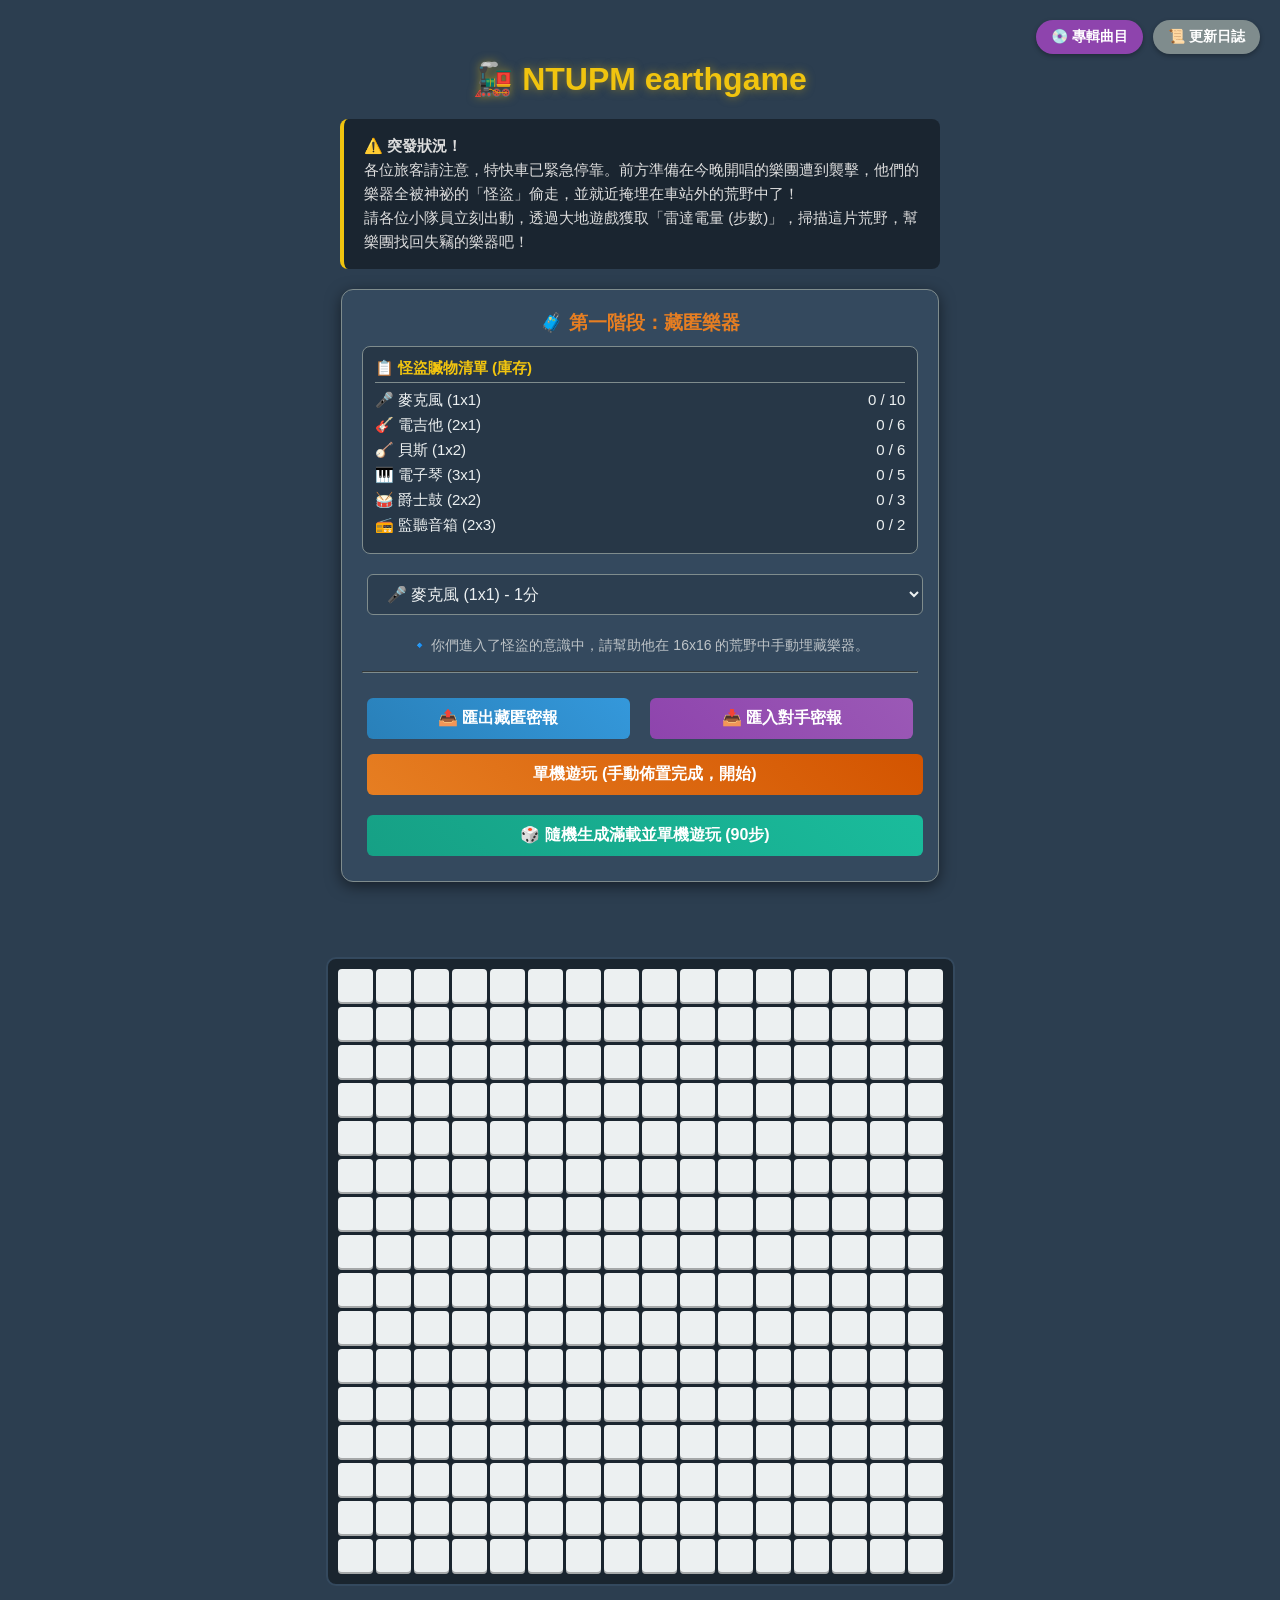
==== index.html @ aea0e5e8 "v1.2.0" ====
<!DOCTYPE html>
<html lang="zh-TW">
<head>
    <meta charset="UTF-8">
    <meta name="viewport" content="width=device-width, initial-scale=1.0">
    <title>NTUPM earthgame</title>
    <style>
        :root {
            --bg-color: #2c3e50; 
            --panel-bg: #34495e;
            --primary-color: #f1c40f; 
            --secondary-color: #e67e22;
            --accent-color: #e74c3c;
            --cell-bg: #ecf0f1;
            --cell-hover: #bdc3c7;
            --text-color: #ecf0f1;
            --instrument-color: #f39c12;
        }

        body {
            font-family: 'PingFang TC', 'Heiti TC', 'Microsoft JhengHei', sans-serif;
            text-align: center;
            background-color: var(--bg-color);
            color: var(--text-color);
            margin: 0;
            padding: 20px;
            position: relative; 
        }

        .top-right-nav {
            position: absolute;
            top: 20px;
            right: 20px;
            display: flex;
            gap: 10px;
        }
        .nav-btn {
            background: #7f8c8d;
            color: white;
            border: none;
            padding: 8px 15px;
            border-radius: 20px;
            font-size: 14px;
            cursor: pointer;
            box-shadow: 0 2px 5px rgba(0,0,0,0.3);
            margin: 0;
            font-weight: bold;
        }
        .nav-btn:hover { background: #95a5a6; }
        #egg-log-btn { background: #8e44ad; }
        #egg-log-btn:hover { background: #9b59b6; }

        .modal-overlay {
            display: none; 
            position: fixed; 
            z-index: 1000; 
            left: 0; top: 0; width: 100%; height: 100%; 
            background-color: rgba(0,0,0,0.7); 
        }
        .modal-content {
            background-color: var(--panel-bg);
            margin: 10% auto; 
            padding: 20px; /* 稍微縮小內距以適應手機 */
            border: 2px solid var(--primary-color);
            border-radius: 12px;
            width: 90%; /* 寬度改為 90% 更適合手機 */
            max-width: 500px;
            box-sizing: border-box; /* 關鍵修復：確保 padding 不會撐破寬度 */
            color: var(--text-color);
            text-align: left;
            position: relative;
            box-shadow: 0 5px 15px rgba(0,0,0,0.5);
            max-height: 80vh;
            overflow-y: auto;
        }
        .close-btn {
            color: #ccc;
            float: right;
            font-size: 28px;
            font-weight: bold;
            cursor: pointer;
            margin-top: -5px;
        }
        .close-btn:hover { color: #fff; }

        h1 { margin-top: 40px; color: var(--primary-color); text-shadow: 0 0 10px rgba(241, 196, 15, 0.5); }
        h3 { color: var(--secondary-color); margin-top: 0; margin-bottom: 10px; }

        #story-box {
            max-width: 600px;
            margin: 0 auto 20px auto;
            background: rgba(0, 0, 0, 0.4);
            padding: 15px 20px;
            border-radius: 8px;
            border-left: 4px solid var(--primary-color);
            text-align: left;
            font-size: 15px;
            line-height: 1.6;
            color: #ddd;
            box-sizing: border-box;
        }

        #controls {
            margin: 0 auto 20px auto;
            padding: 20px;
            background: var(--panel-bg);
            border-radius: 12px;
            box-shadow: 0 4px 15px rgba(0,0,0,0.5);
            display: inline-block;
            border: 1px solid #7f8c8d;
            min-width: 320px;
            box-sizing: border-box;
        }

        .info-list {
            text-align: left;
            margin: 10px auto 15px auto;
            background: rgba(0, 0, 0, 0.25);
            padding: 12px;
            border-radius: 8px;
            font-size: 15px;
            border: 1px solid #7f8c8d;
        }
        .inventory-header {
            font-weight: bold;
            margin-bottom: 8px;
            color: var(--primary-color);
            border-bottom: 1px solid #7f8c8d;
            padding-bottom: 4px;
        }
        .inventory-item {
            display: flex;
            justify-content: space-between;
            margin-bottom: 6px;
            color: var(--text-color);
        }
        .limit-reached { color: #e74c3c; font-weight: bold; }

        select, button {
            padding: 10px 15px;
            font-size: 16px;
            margin: 5px;
            border-radius: 6px;
            border: 1px solid #7f8c8d;
            background-color: #2c3e50;
            color: var(--text-color);
            outline: none;
            width: 100%;
            box-sizing: border-box;
        }

        select:focus { border-color: var(--primary-color); }

        button {
            background: linear-gradient(45deg, var(--secondary-color), #d35400);
            color: #fff;
            cursor: pointer;
            border: none;
            font-weight: bold;
            transition: transform 0.1s, box-shadow 0.2s;
            margin-top: 10px;
        }

        button:hover { box-shadow: 0 0 10px var(--secondary-color); transform: translateY(-2px); }
        button:active { transform: translateY(1px); }

        .btn-export { background: linear-gradient(45deg, #2980b9, #3498db); }
        .btn-export:hover { box-shadow: 0 0 10px #3498db; }
        .btn-import { background: linear-gradient(45deg, #8e44ad, #9b59b6); }
        .btn-import:hover { box-shadow: 0 0 10px #9b59b6; }
        .btn-random { background: linear-gradient(45deg, #16a085, #1abc9c); margin-top: 15px; }
        .btn-random:hover { box-shadow: 0 0 10px #1abc9c; }

        .gm-btn {
            width: auto;
            padding: 8px 12px;
            font-size: 14px;
            margin: 5px 2px;
            border-radius: 6px;
            color: white;
            border: none;
            font-weight: bold;
            text-shadow: 1px 1px 2px rgba(0,0,0,0.5);
        }
        .btn-win { background: #27ae60; }
        .btn-win:hover { background: #2ecc71; box-shadow: 0 0 8px #2ecc71;}
        .btn-lose { background: #d35400; }
        .btn-lose:hover { background: #e67e22; box-shadow: 0 0 8px #e67e22;}
        .btn-secret { background: #8e44ad; }
        .btn-secret:hover { background: #9b59b6; box-shadow: 0 0 8px #9b59b6;}
        .btn-undo { background: #c0392b; }
        .btn-undo:hover { background: #e74c3c; box-shadow: 0 0 8px #e74c3c;}
        .btn-settle { background: #7f8c8d; width: 95%; margin-top: 10px; }
        .btn-settle:hover { background: #95a5a6; box-shadow: 0 0 8px #95a5a6;}

        #mode-toggle-btn { background: #27ae60; border: 2px solid #fff; margin-bottom: 5px; }

        .stats {
            font-size: 18px;
            font-weight: bold;
            margin-bottom: 15px;
            display: flex;
            flex-direction: column;
            align-items: center;
            gap: 10px;
        }
        .stat-item {
            background: rgba(0,0,0,0.3);
            padding: 8px 20px;
            border-radius: 20px;
            width: 80%;
            box-sizing: border-box;
        }
        #score-display { color: #50fa7b; font-size: 22px; text-shadow: 0 0 5px #50fa7b; }
        #moves-display { color: var(--primary-color); font-size: 22px; }
        
        #board-container {
            position: relative;
            display: inline-block;
            padding: 10px;
            background: #1a252f;
            border-radius: 10px;
            border: 2px solid #34495e;
            max-width: 100%;
            overflow-x: auto;
        }

        #board {
            display: grid;
            grid-template-columns: repeat(16, 35px);
            grid-template-rows: repeat(16, 35px);
            grid-gap: 3px;
            justify-content: center;
            min-width: max-content; 
        }

        .cell {
            width: 35px;
            height: 35px;
            background-color: var(--cell-bg);
            border-radius: 4px;
            cursor: pointer;
            box-shadow: inset 0 -2px 0 rgba(0,0,0,0.3);
            transition: all 0.2s;
            display: flex;
            align-items: center;
            justify-content: center;
            font-weight: bold;
            font-size: 14px; 
            color: #2c3e50; 
            user-select: none; 
        }

        .cell:hover:not(.revealed):not(.setup-treasure):not(.preview-valid):not(.preview-invalid) {
            background-color: var(--cell-hover);
        }
        
        .cell.setup-treasure {
            background-color: var(--instrument-color);
            border: 1px solid #fff;
        }

        .cell.preview-valid { background-color: rgba(241, 196, 15, 0.6); border: 2px dashed #f39c12; box-sizing: border-box; }
        .cell.preview-invalid { background-color: rgba(231, 76, 60, 0.5); border: 2px dashed #c0392b; box-sizing: border-box; cursor: not-allowed; }

        .cell.revealed { cursor: not-allowed; box-shadow: none; }
        
        .cell.flagged { color: #e74c3c; font-size: 18px; text-shadow: none; }

        .cell.miss { background-color: #7f8c8d; } 
        .n1 { color: #3498db; }
        .n2 { color: #2ecc71; }
        .n3 { color: #e74c3c; }
        .n4 { color: #9b59b6; }
        .n5 { color: #f39c12; font-weight: 900; }
        .n6, .n7, .n8 { color: #e67e22; font-weight: 900; }

        .cell.hit { background-color: #f1c40f; color: #000; animation: hitPop 0.3s ease; }
        .cell.completed { background-color: #2ecc71; box-shadow: 0 0 10px #2ecc71; color: #000; }
        
        @keyframes hitPop {
            0% { transform: scale(1); }
            50% { transform: scale(1.1); background-color: #fff; }
            100% { transform: scale(1); }
        }

        #message {
            font-size: 18px;
            color: var(--primary-color);
            font-weight: bold;
            margin-top: 20px;
            margin-bottom: 10px;
            min-height: 25px;
            text-shadow: 0 0 5px rgba(241, 196, 15, 0.4);
        }

        .egg-item {
            background: rgba(0,0,0,0.3);
            margin-bottom: 8px;
            padding: 10px;
            border-radius: 6px;
            border-left: 4px solid #7f8c8d;
        }
        .egg-unlocked { border-left-color: #2ecc71; }
        .egg-title { font-weight: bold; font-size: 16px; color: #f1c40f; }
        .egg-desc { font-size: 13px; color: #bdc3c7; margin-top: 4px; }
        
        /* 藏頭詩字體高亮樣式 */
        .acrostic-letter {
            color: #e58321;
            font-size: 1.15em;
            font-weight: 900;
            /*text-shadow: 0 0 8px rgba(231, 76, 60, 0.7);*/
        }
    </style>
</head>
<body>

    <div class="top-right-nav">
        <button id="egg-log-btn" class="nav-btn" onclick="openEggLog()">💿 專輯曲目</button>
        <button id="update-log-btn" class="nav-btn" onclick="openLog()">📜 更新日誌</button>
    </div>

    <!-- 更新日誌彈窗 -->
    <div id="logModal" class="modal-overlay">
        <div class="modal-content">
            <span class="close-btn" onclick="closeLog()">&times;</span>
            <h2 style="color: var(--primary-color); margin-top: 0;">📝 更新日誌</h2>
            <div id="log-list-container">
                <!-- 由 JS 動態載入 -->
            </div>
        </div>
    </div>

    <!-- 彩蛋圖鑑彈窗 -->
    <div id="eggModal" class="modal-overlay">
        <div class="modal-content">
            <span class="close-btn" onclick="closeEggLog()">&times;</span>
            <h2 style="color: var(--primary-color); margin-top: 0;">💿 隱藏曲目</h2>
            <p style="font-size: 14px; color: #bdc3c7; margin-bottom: 15px;">探索隱藏的動作或輸入密語來解鎖曲目，獲得額外的雷達電量！</p>
            <div id="egg-list-container">
                <!-- 彩蛋列表將由 JS 動態生成 -->
            </div>
        </div>
    </div>

    <h1>🚂 NTUPM earthgame</h1>

    <div id="story-box">
        <strong>⚠️ 突發狀況！</strong><br>
        各位旅客請注意，特快車已緊急停靠。前方準備在今晚開唱的樂團遭到襲擊，他們的樂器全被神祕的「怪盜」偷走，並就近掩埋在車站外的荒野中了！<br>
        請各位小隊員立刻出動，透過大地遊戲獲取「雷達電量 (步數)」，掃描這片荒野，幫樂團找回失竊的樂器吧！
    </div>

    <div id="controls">
        <div id="setup-panel">
            <h3>🧳 第一階段：藏匿樂器</h3>
            
            <div id="inventory-list" class="info-list"></div>

            <select id="treasure-type">
                <option value="1,1,🎤">🎤 麥克風 (1x1) - 1分</option>
                <option value="2,1,🎸">🎸 電吉他 (2x1 橫) - 3分</option>
                <option value="1,2,🪕">🪕 貝斯 (1x2 直) - 3分</option>
                <option value="3,1,🎹">🎹 電子琴 (3x1 橫) - 6分</option>
                <option value="2,2,🥁">🥁 爵士鼓 (2x2 方塊) - 10分</option>
                <option value="2,3,📻">📻 監聽音箱 (2寬x3高) - 15分</option>
            </select>
            
            <p style="font-size:14px; color:#bdc3c7; margin-top:15px; line-height: 1.5;">
                🔹 你們進入了怪盜的意識中，請幫助他在 16x16 的荒野中手動埋藏樂器。<br>
            </p>

            <hr style="border-color: #7f8c8d; margin: 15px 0;">
            <div style="display: flex; gap: 10px; justify-content: center;">
                <button class="btn-export" onclick="exportCode()">📤 匯出藏匿密報</button>
                <button class="btn-import" onclick="importCode()">📥 匯入對手密報</button>
            </div>
            
            <button onclick="startGame()" style="margin-top: 10px;">單機遊玩 (手動佈置完成，開始)</button>
            <button class="btn-random" onclick="randomStartGame()">🎲 隨機生成滿載並單機遊玩 (90步)</button>
        </div>

        <div id="play-panel" style="display: none;">
            <h3>📡 第二階段：雷達搜索</h3>

            <div id="play-reference" class="info-list"></div>

            <div class="stats">
                <div class="stat-item">總分: <span id="score-display">0</span></div>
                <div class="stat-item">剩餘雷達電量 (步數): <span id="moves-display">0</span></div>
            </div>

            <!-- 隨隊關主專用操作區含紀錄 -->
            <div style="margin-bottom: 15px; background: rgba(0,0,0,0.3); padding: 10px; border-radius: 8px;">
                <div style="font-size: 14px; color: #f1c40f; margin-bottom: 5px;">【隨隊關主專用：為小隊充電】</div>
                
                <!-- 精準步數對帳紀錄看板 -->
                <div id="gm-stats-panel" style="background: rgba(0,0,0,0.4); padding: 8px; border-radius: 6px; margin-bottom: 10px; text-align: center; color: #bdc3c7; font-size: 13px;">
                    📊 操作紀錄：勝利 <span id="stat-win" style="color:#2ecc71; font-weight:bold;">0</span> 次 | 
                    失敗 <span id="stat-lose" style="color:#e67e22; font-weight:bold;">0</span> 次 | 
                    解鎖彩蛋 <span id="stat-secret" style="color:#9b59b6; font-weight:bold;">0</span> 次<br>
                    本局總發放電量(含扣除)：<span id="stat-total" style="color:#f1c40f; font-weight:bold; font-size: 16px;">0</span> 步
                </div>

                <button class="gm-btn btn-win" onclick="addMoves(15, 'win')">🏆 遊戲勝利 (+15步)</button>
                <button class="gm-btn btn-lose" onclick="addMoves(10, 'lose')">💪 遊戲失敗 (+10步)</button>
                <button class="gm-btn btn-secret" onclick="promptEasterEgg()">🕵️ 破解曲目 (輸入密語)</button>
                <button class="gm-btn btn-undo" onclick="addMoves(-5, 'undo')">⏪ 扣除電量 (-5步)</button>
                <hr style="border-color: #7f8c8d; margin: 10px 0;">
                <button class="gm-btn btn-settle" onclick="manualSettle()">🛑 結束探索並公開剩餘位置</button>
            </div>

            <button onclick="restartGame()" style="background: transparent; border: 1px solid #e74c3c; color:#e74c3c; width:auto; padding: 8px 20px; margin-top: 5px;">重新一局 (清除存檔)</button>
        </div>
    </div>

    <div id="message"></div>
    
    <div id="board-container">
        <div id="board" onmouseleave="clearPreview()"></div>
    </div>

    <div id="flag-controls" style="display: none; max-width: 320px; margin: 15px auto;">
        <button id="mode-toggle-btn" onclick="toggleMode()">目前狀態：⛏️ 挖掘探測模式</button>
        <p style="font-size: 14px; color: #bdc3c7; margin-top: 5px;">💡 提示：電腦版可直接對格子按「滑鼠右鍵」插旗</p>
    </div>

    <!-- 引入外部的資料檔 -->
    <script src="data.js"></script>

    <script>
        const LIMITS = { '🎤': 10, '🎸': 6, '🪕': 6, '🎹': 5, '🥁': 3, '📻': 2 };
        const NAMES_AND_SIZES = { '🎤': '麥克風 (1x1)', '🎸': '電吉他 (2x1)', '🪕': '貝斯 (1x2)', '🎹': '電子琴 (3x1)', '🥁': '爵士鼓 (2x2)', '📻': '監聽音箱 (2x3)', '👾': '怪盜的陷阱 (10格連鎖)' };
        const POINTS_MAP = { 1: 1, 2: 3, 3: 6, 4: 10, 6: 15, 10: 20 };
        const SIZE = 16; 
        const SAVE_KEY = 'earthgame_save_data'; 
        const DEFAULT_MOVES = 0; 
        
        const ICON_TO_CHAR = { '🎤':'A', '🎸':'B', '🪕':'C', '🎹':'D', '🥁':'E', '📻':'F', '👾':'G' };
        const CHAR_TO_ICON = { 'A':'🎤', 'B':'🎸', 'C':'🪕', 'D':'🎹', 'E':'🥁', 'F':'📻', 'G':'👾' };
        const SHAPE_MAP = { '🎤': {w:1, h:1}, '🎸': {w:2, h:1}, '🪕': {w:1, h:2}, '🎹': {w:3, h:1}, '🥁': {w:2, h:2}, '📻': {w:2, h:3} };

        let board = [];
        let treasures = [];
        let phase = 'setup'; 
        let score = 0;
        let movesLeft = DEFAULT_MOVES; 
        let treasureIdCounter = 1;
        let totalTreasureCells = 0;
        
        let isFlagMode = false; 
        let modeToggleCount = 0; 

        let gmStats = { win: 0, lose: 0, secret: 0, total: 0 };
        let easterEggs = {};

        function initData() {
            // 從 data.js 中載入並深拷貝彩蛋設定
            easterEggs = JSON.parse(JSON.stringify(EASTER_EGGS));
        }

        function openLog() { 
            renderUpdateLogs();
            document.getElementById('logModal').style.display = 'block'; 
        }
        function closeLog() { document.getElementById('logModal').style.display = 'none'; }
        
        function openEggLog() { 
            renderEggList();
            document.getElementById('eggModal').style.display = 'block'; 
        }
        function closeEggLog() { document.getElementById('eggModal').style.display = 'none'; }

        // 點擊彈窗外部區域自動關閉彈窗
        window.onclick = function(event) {
            const logModal = document.getElementById('logModal');
            const eggModal = document.getElementById('eggModal');
            if (event.target === logModal) {
                closeLog();
            }
            if (event.target === eggModal) {
                closeEggLog();
            }
        }

        // 從 data.js 動態渲染更新日誌
        function renderUpdateLogs() {
            const container = document.getElementById('log-list-container');
            container.innerHTML = '';
            UPDATE_LOGS.forEach(log => {
                let html = `<h4 style="color: #fff; background: ${log.color}; padding: 5px 10px; border-radius: 5px; display: inline-block; margin-bottom: 0; margin-top: 10px;">版本：${log.version} (${log.date})</h4>
                <ul style="line-height: 1.6; margin-top: 10px; padding-left: 20px; color: #bdc3c7;">`;
                log.items.forEach(item => { html += `<li>${item}</li>`; });
                html += `</ul>`;
                container.innerHTML += html;
            });
        }

        // 動態渲染彩蛋圖鑑 (加入藏頭高亮效果)
        function renderEggList() {
            const container = document.getElementById('egg-list-container');
            container.innerHTML = '';
            for (let key in easterEggs) {
                const egg = easterEggs[key];
                
                // 使用 Regex 自動把《》內的第一個字母標記出來
                const stylizedName = egg.name.replace(/《(.)(.*?)》/, '《<span class="acrostic-letter">$1</span>$2》');

                const div = document.createElement('div');
                div.className = `egg-item ${egg.unlocked ? 'egg-unlocked' : ''}`;
                
                if (egg.unlocked) {
                    div.innerHTML = `<div class="egg-title">💿 ${stylizedName} <span style="color:#2ecc71; font-size:14px;"></span></div>
                                     <div class="egg-desc">達成條件：成功解鎖此隱藏曲目！</div>`;
                } else {
                    div.innerHTML = `<div class="egg-title" style="color:#7f8c8d;">🔒 曲目未解鎖 <span style="font-size:14px;"></span></div>
                                     <div class="egg-desc">提示：${egg.hint || 'X'}</div>`;
                }
                container.appendChild(div);
            }
        }

        function unlockEgg(eggId) {
            let egg = easterEggs[eggId];
            if(egg && !egg.unlocked) {
                egg.unlocked = true;
                gmStats.secret++;
                
                movesLeft += egg.steps;
                gmStats.total += egg.steps; 
                
                document.getElementById('moves-display').innerText = movesLeft;
                updateGMStatsUI();
                saveGame();
                
                showMessage(`🎉 曲目解鎖！播放了【${egg.name}】！獲得 ${egg.steps} 步。`);
                alert(`💿 恭喜解鎖隱藏曲目！\n曲目：【${egg.name}】\n系統已發放 ${egg.steps} 步額外電量！`);
            }
        }

        function promptEasterEgg() {
            let code = prompt("🕵️ 請輸入破解曲目的密語：");
            if (!code) return;
            code = code.trim();

            let foundEgg = null;
            for (let key in easterEggs) {
                if (easterEggs[key].code === code) {
                    foundEgg = easterEggs[key];
                    break;
                }
            }

            if (foundEgg) {
                if (foundEgg.unlocked) {
                    alert("⚠️ 這首曲目已經被解鎖過囉！");
                } else {
                    unlockEgg(foundEgg.id);
                }
            } else {
                alert("❌ 密語錯誤或不存在，請再試試！");
            }
        }

        function toggleMode() {
            isFlagMode = !isFlagMode;
            const btn = document.getElementById('mode-toggle-btn');
            if (isFlagMode) {
                btn.innerText = "目前狀態：🚩 空地標記模式";
                btn.style.background = "#e74c3c";
            } else {
                btn.innerText = "目前狀態：⛏️ 挖掘探測模式";
                btn.style.background = "#27ae60";
            }

            // 彩蛋：連續點擊觸發 (Track 06 change)
            if (phase === 'play') {
                modeToggleCount++;
                if (modeToggleCount === 10 && easterEggs['egg6'] && !easterEggs['egg6'].unlocked) {
                    unlockEgg('egg6');
                }
            }
        }

        function exportCode() {
            if (treasures.length === 0) {
                showMessage("⚠️ 請至少藏匿一個樂器再匯出！");
                return;
            }
            try {
                const compressedString = treasures.map(t => {
                    const charId = ICON_TO_CHAR[t.icon];
                    const coords = t.cells.map(pos => pos.r.toString(16) + pos.c.toString(16)).join('');
                    return charId + coords;
                }).join('-');
                
                const codeString = "NTU-" + btoa(compressedString);
                
                navigator.clipboard.writeText(codeString).then(() => {
                    alert("✅ 藏匿密報已成功複製！\n請傳送給你要挑戰的對手。");
                    showMessage("📤 藏匿密報已複製，等待對手匯入...");
                }).catch(err => {
                    prompt("請手動複製以下代碼，並傳給對手：", codeString);
                });
            } catch (e) {
                console.error("匯出失敗:", e);
                alert("❌ 匯出失敗，請確認瀏覽器支援。");
            }
        }

        function importCode() {
            let codeString = prompt("📥 請貼上對手傳給你的藏匿密報：");
            if (!codeString) return;
            codeString = codeString.trim();

            try {
                if (!codeString.startsWith("NTU-")) throw new Error("Invalid Code");

                const decodedString = atob(codeString.substring(4));
                const parts = decodedString.split('-');
                
                const importedTreasures = parts.map((part, index) => {
                    const icon = CHAR_TO_ICON[part[0]];
                    const cells = [];
                    for (let i = 1; i < part.length; i += 2) {
                        cells.push({ r: parseInt(part[i], 16), c: parseInt(part[i+1], 16) });
                    }
                    return { id: index + 1, icon: icon, cells: cells, size: cells.length, foundCount: 0 };
                });
                
                if (importedTreasures.length === 0 || !importedTreasures[0].icon) throw new Error("Format Error");

                initBoard();
                treasures = importedTreasures;
                treasureIdCounter = treasures.length > 0 ? Math.max(...treasures.map(t => t.id)) + 1 : 1;
                totalTreasureCells = 0;

                treasures.forEach(treasure => {
                    totalTreasureCells += treasure.size;
                    treasure.cells.forEach(pos => {
                        board[pos.r][pos.c].treasureId = treasure.id;
                    });
                });

                const blobSuccess = placeRandomBlob(10, '👾');

                movesLeft = DEFAULT_MOVES;
                gmStats = { win: 0, lose: 0, secret: 0, total: 0 };
                executePlayPhase(blobSuccess, "🚨 對手陣型匯入成功！任務開始！");

            } catch (e) {
                alert("❌ 匯入失敗！代碼無效。請確認對手提供的是「NTU-」開頭的新版代碼。");
                console.error("匯入錯誤:", e);
            }
        }

        function addMoves(amount, type) {
            if (amount < 0 && movesLeft === 0) {
                showMessage(`⏪ 已經是 0 步了，無法再扣除電量！`);
                return;
            }

            let actualAmount = amount;
            if (movesLeft + amount < 0) actualAmount = -movesLeft;

            movesLeft += actualAmount;
            document.getElementById('moves-display').innerText = movesLeft;

            if (type === 'win') gmStats.win++;
            else if (type === 'lose') gmStats.lose++;
            
            gmStats.total += actualAmount;
            
            updateGMStatsUI();
            saveGame(); 
            
            if (actualAmount > 0) {
                showMessage(`🔋 充電成功！獲得 ${actualAmount} 單位電量，目前共有 ${movesLeft} 步可以掃描。`);
            } else {
                showMessage(`⏪ 已收回 ${Math.abs(actualAmount)} 單位電量！目前剩下 ${movesLeft} 步。`);
            }
        }

        function updateGMStatsUI() {
            document.getElementById('stat-win').innerText = gmStats.win;
            document.getElementById('stat-lose').innerText = gmStats.lose;
            document.getElementById('stat-secret').innerText = gmStats.secret;
            document.getElementById('stat-total').innerText = gmStats.total;
        }

        function manualSettle() {
            if(confirm("確定要立刻結算並公開所有怪盜藏匿點嗎？結算後將無法繼續搜索！")) {
                movesLeft = 0; 
                document.getElementById('moves-display').innerText = movesLeft;
                showMessage(`🛑 搜索行動結束！本次小隊共尋回價值 ${score} 分的樂器！`);
                endGameDisplay();
                clearSave(); 
            }
        }

        function updateInventoryUI() {
            if (phase !== 'setup') return;
            const inventoryDiv = document.getElementById('inventory-list');
            inventoryDiv.innerHTML = '<div class="inventory-header">📋 怪盜贓物清單 (庫存)</div>';
            
            for (let icon in LIMITS) {
                const limit = LIMITS[icon];
                const currentCount = treasures.filter(t => t.icon === icon).length;
                const nameStr = NAMES_AND_SIZES[icon];
                
                const itemDiv = document.createElement('div');
                itemDiv.className = 'inventory-item';
                if (currentCount >= limit) itemDiv.classList.add('limit-reached');
                itemDiv.innerHTML = `<span>${icon} ${nameStr}</span> <span>${currentCount} / ${limit}</span>`;
                inventoryDiv.appendChild(itemDiv);
            }
        }

        function updatePlayReferenceUI() {
            if (phase !== 'play') return;
            const refDiv = document.getElementById('play-reference');
            refDiv.innerHTML = '<div class="inventory-header">📡 探測器分析：遺失物列表</div>';
            
            let hiddenCounts = {};
            let foundCounts = {};
            
            treasures.forEach(t => {
                hiddenCounts[t.icon] = (hiddenCounts[t.icon] || 0) + 1;
                if (t.foundCount === t.size) {
                    foundCounts[t.icon] = (foundCounts[t.icon] || 0) + 1;
                }
            });

            for (let icon in hiddenCounts) {
                const total = hiddenCounts[icon];
                const found = foundCounts[icon] || 0;
                const nameStr = NAMES_AND_SIZES[icon];
                const pt = POINTS_MAP[treasures.find(t=>t.icon === icon).size];
                
                const itemDiv = document.createElement('div');
                itemDiv.className = 'inventory-item';
                
                if (found === total) {
                    itemDiv.style.color = '#2ecc71';
                    itemDiv.style.fontWeight = 'bold';
                }
                itemDiv.innerHTML = `<span>${icon} ${nameStr} <small>(${pt}分)</small></span> <span>${found} / ${total}</span>`;
                refDiv.appendChild(itemDiv);
            }
        }

        function saveGame() {
            const gameState = { 
                board, treasures, phase, score, movesLeft, treasureIdCounter, totalTreasureCells, 
                gmStats, easterEggs 
            };
            localStorage.setItem(SAVE_KEY, JSON.stringify(gameState));
        }

        function clearSave() { localStorage.removeItem(SAVE_KEY); }

        function restartGame() {
            if(confirm("確定要重啟特快車任務嗎？這會清除小隊目前的進度喔！")) {
                clearSave();
                location.reload();
            }
        }

        function initBoard() {
            const boardDiv = document.getElementById('board');
            boardDiv.innerHTML = '';
            board = [];
            totalTreasureCells = 0;
            document.getElementById('flag-controls').style.display = 'none';

            for (let r = 0; r < SIZE; r++) {
                board[r] = [];
                for (let c = 0; c < SIZE; c++) {
                    board[r][c] = { treasureId: 0, revealed: false, flagged: false };
                    const cell = document.createElement('div');
                    cell.className = 'cell';
                    cell.id = `cell-${r}-${c}`;
                    cell.onclick = () => handleCellClick(r, c);
                    cell.onmouseenter = () => handleCellHover(r, c);
                    cell.oncontextmenu = (e) => {
                        e.preventDefault();
                        if (phase === 'play') toggleFlag(r, c);
                    };
                    boardDiv.appendChild(cell);
                }
            }
            updateInventoryUI(); 
        }

        function loadGameAndInit() {
            initData();
            const savedData = localStorage.getItem(SAVE_KEY);
            if (savedData) {
                const state = JSON.parse(savedData);
                if (!state.board || state.board.length !== SIZE) { initBoard(); return; }

                board = state.board;
                treasures = state.treasures;
                phase = state.phase;
                score = state.score;
                movesLeft = state.movesLeft;
                treasureIdCounter = state.treasureIdCounter;
                totalTreasureCells = state.totalTreasureCells || 0;
                
                if (state.gmStats) gmStats = state.gmStats;
                if (state.easterEggs) {
                    for (let key in easterEggs) {
                        if (state.easterEggs[key]) {
                            easterEggs[key].unlocked = state.easterEggs[key].unlocked;
                        }
                    }
                }

                const boardDiv = document.getElementById('board');
                boardDiv.innerHTML = '';
                for (let r = 0; r < SIZE; r++) {
                    for (let c = 0; c < SIZE; c++) {
                        const cell = document.createElement('div');
                        cell.className = 'cell';
                        cell.id = `cell-${r}-${c}`;
                        cell.onclick = () => handleCellClick(r, c);
                        cell.onmouseenter = () => handleCellHover(r, c);
                        cell.oncontextmenu = (e) => {
                            e.preventDefault();
                            if (phase === 'play') toggleFlag(r, c);
                        };

                        const cellData = board[r][c];
                        if (phase === 'setup' && cellData.treasureId !== 0) {
                            cell.classList.add('setup-treasure');
                            const treasure = treasures.find(t => t.id === cellData.treasureId);
                            if (treasure) cell.innerText = treasure.icon;
                        }

                        if (cellData.revealed) {
                            cell.classList.add('revealed');
                            if (cellData.treasureId === 0) {
                                cell.classList.add('miss');
                                const count = countAdjacentTreasures(r, c);
                                if (count > 0) {
                                    cell.innerText = count;
                                    cell.classList.add(`n${count}`);
                                }
                            } else {
                                cell.classList.add('hit');
                                const treasure = treasures.find(t => t.id === cellData.treasureId);
                                cell.innerText = treasure.icon;
                                if (treasure.foundCount === treasure.size) {
                                    cell.classList.add('completed');
                                }
                            }
                        } else if (cellData.flagged && phase === 'play') {
                            cell.innerText = "🚩";
                            cell.classList.add('flagged');
                        }
                        boardDiv.appendChild(cell);
                    }
                }

                if (phase === 'play') {
                    document.getElementById('setup-panel').style.display = 'none';
                    document.getElementById('play-panel').style.display = 'block';
                    document.getElementById('flag-controls').style.display = 'block'; 
                    document.getElementById('score-display').innerText = score;
                    document.getElementById('moves-display').innerText = movesLeft;
                    updatePlayReferenceUI();
                    updateGMStatsUI();
                    showMessage("📡 系統連線成功！自動恢復先前的搜索進度。");
                } else {
                    document.getElementById('flag-controls').style.display = 'none';
                    updateInventoryUI(); 
                    showMessage("🎵 歡迎回來！請繼續掩埋樂器。");
                }
            } else {
                initBoard();
            }
        }

        function clearPreview() {
            document.querySelectorAll('.preview-valid, .preview-invalid').forEach(el => {
                el.classList.remove('preview-valid', 'preview-invalid');
            });
        }

        function handleCellHover(r, c) {
            if (phase !== 'setup') return;
            clearPreview(); 

            if (board[r][c].treasureId !== 0) {
                const treasure = treasures.find(t => t.id === board[r][c].treasureId);
                if (treasure) treasure.cells.forEach(pos => document.getElementById(`cell-${pos.r}-${pos.c}`).classList.add('preview-invalid'));
                return;
            }

            const typeInfo = document.getElementById('treasure-type').value.split(',');
            const w = parseInt(typeInfo[0]); const h = parseInt(typeInfo[1]); const icon = typeInfo[2];

            let isValid = true;
            let cellsToPreview = [];
            if (treasures.filter(t => t.icon === icon).length >= LIMITS[icon]) isValid = false; 
            if (r + h > SIZE || c + w > SIZE) isValid = false;

            for (let i = 0; i < h; i++) {
                for (let j = 0; j < w; j++) {
                    if (r + i < SIZE && c + j < SIZE) {
                        cellsToPreview.push({r: r + i, c: c + j});
                        if (board[r + i][c + j].treasureId !== 0) isValid = false;
                    }
                }
            }

            cellsToPreview.forEach(pos => {
                const cellDiv = document.getElementById(`cell-${pos.r}-${pos.c}`);
                cellDiv.classList.add(isValid ? 'preview-valid' : 'preview-invalid');
            });
        }

        function handleCellClick(r, c) {
            if (phase === 'setup') {
                if (board[r][c].treasureId !== 0) removeTreasure(r, c);
                else placeTreasure(r, c);
            } else if (phase === 'play') {
                if (isFlagMode) {
                    toggleFlag(r, c);
                } else {
                    revealCell(r, c);
                }
            }
        }

        function toggleFlag(r, c) {
            if (phase !== 'play' || board[r][c].revealed) return;
            board[r][c].flagged = !board[r][c].flagged;
            const cellDiv = document.getElementById(`cell-${r}-${c}`);
            if (board[r][c].flagged) {
                cellDiv.innerText = "🚩";
                cellDiv.classList.add('flagged');
            } else {
                cellDiv.innerText = "";
                cellDiv.classList.remove('flagged');
            }
            saveGame();
        }

        function removeTreasure(r, c) {
            const treasureIndex = treasures.findIndex(t => t.id === board[r][c].treasureId);
            if (treasureIndex === -1) return;

            const treasure = treasures[treasureIndex];
            treasure.cells.forEach(pos => {
                board[pos.r][pos.c].treasureId = 0;
                const cellDiv = document.getElementById(`cell-${pos.r}-${pos.c}`);
                cellDiv.classList.remove('setup-treasure');
                cellDiv.innerText = ""; 
            });

            totalTreasureCells -= treasure.size;
            treasures.splice(treasureIndex, 1);
            showMessage(`🗑️ 已挖出 ${treasure.icon}，請重新選擇掩埋地點！`);
            updateInventoryUI(); 
            saveGame(); clearPreview(); handleCellHover(r, c); 
        }

        function placeTreasure(r, c) {
            const typeInfo = document.getElementById('treasure-type').value.split(',');
            const w = parseInt(typeInfo[0]); const h = parseInt(typeInfo[1]); const icon = typeInfo[2];        

            if (treasures.filter(t => t.icon === icon).length >= LIMITS[icon]) {
                showMessage(`❗ ${icon} 的數量已經達到上限！`); return;
            }
            if (r + h > SIZE || c + w > SIZE) { showMessage("❗ 超出荒野範圍了！"); return; }

            for (let i = 0; i < h; i++) {
                for (let j = 0; j < w; j++) {
                    if (board[r + i][c + j].treasureId !== 0) { showMessage("❗ 這裡已經埋了其他東西！"); return; }
                }
            }

            const newTreasure = { id: treasureIdCounter, icon: icon, cells: [], size: w * h, foundCount: 0 };
            for (let i = 0; i < h; i++) {
                for (let j = 0; j < w; j++) {
                    board[r + i][c + j].treasureId = treasureIdCounter;
                    newTreasure.cells.push({ r: r + i, c: c + j });
                    const cellDiv = document.getElementById(`cell-${r + i}-${c + j}`);
                    cellDiv.classList.add('setup-treasure');
                    cellDiv.innerText = icon; 
                }
            }

            treasures.push(newTreasure);
            treasureIdCounter++;
            totalTreasureCells += w * h;
            showMessage(`✅ 成功隱藏 ${icon}！`);
            updateInventoryUI(); saveGame(); clearPreview(); handleCellHover(r, c); 
        }

        function placeRandomTreasure(w, h, icon) {
            let maxAttempts = 100;
            for(let attempt = 0; attempt < maxAttempts; attempt++) {
                let r = Math.floor(Math.random() * (SIZE - h + 1));
                let c = Math.floor(Math.random() * (SIZE - w + 1));
                let canPlace = true;
                for (let i = 0; i < h; i++) {
                    for (let j = 0; j < w; j++) {
                        if (board[r + i][c + j].treasureId !== 0) { canPlace = false; break; }
                    }
                    if (!canPlace) break;
                }
                if (canPlace) {
                    const newTreasure = { id: treasureIdCounter, icon: icon, cells: [], size: w * h, foundCount: 0 };
                    for (let i = 0; i < h; i++) {
                        for (let j = 0; j < w; j++) {
                            board[r + i][c + j].treasureId = treasureIdCounter;
                            newTreasure.cells.push({ r: r + i, c: c + j });
                        }
                    }
                    treasures.push(newTreasure);
                    treasureIdCounter++;
                    totalTreasureCells += w * h;
                    return true;
                }
            }
            return false;
        }

        function getValidNeighbors(r, c, currentBlob) {
            let neighbors = [];
            const dirs = [[-1,0], [1,0], [0,-1], [0,1]]; 
            for (let d of dirs) {
                let nr = r + d[0]; let nc = c + d[1];
                if (nr >= 0 && nr < SIZE && nc >= 0 && nc < SIZE) {
                    if (board[nr][nc].treasureId === 0 && !currentBlob.some(b => b.r === nr && b.c === nc)) {
                        neighbors.push({r: nr, c: nc});
                    }
                }
            }
            return neighbors;
        }

        function placeRandomBlob(targetSize, icon) {
            let maxAttempts = 100;
            for (let attempt = 0; attempt < maxAttempts; attempt++) {
                let startR = Math.floor(Math.random() * SIZE);
                let startC = Math.floor(Math.random() * SIZE);

                if (board[startR][startC].treasureId !== 0) continue;

                let blobCells = [{r: startR, c: startC}];
                let candidates = getValidNeighbors(startR, startC, blobCells);

                while (blobCells.length < targetSize && candidates.length > 0) {
                    let randIdx = Math.floor(Math.random() * candidates.length);
                    let nextCell = candidates[randIdx];

                    blobCells.push(nextCell);
                    candidates.splice(randIdx, 1);

                    let newNeighbors = getValidNeighbors(nextCell.r, nextCell.c, blobCells);
                    for (let nn of newNeighbors) {
                        if (!candidates.some(c => c.r === nn.r && c.c === nn.c)) {
                            candidates.push(nn);
                        }
                    }
                }

                if (blobCells.length === targetSize) {
                    const mysteryTreasure = { id: treasureIdCounter, icon: icon, cells: [], size: targetSize, foundCount: 0 };
                    blobCells.forEach(pos => {
                        board[pos.r][pos.c].treasureId = treasureIdCounter;
                        mysteryTreasure.cells.push({ r: pos.r, c: pos.c });
                    });
                    treasures.push(mysteryTreasure);
                    treasureIdCounter++;
                    totalTreasureCells += targetSize;
                    return true;
                }
            }
            return false;
        }

        function startGame() {
            if (treasures.length === 0) { showMessage("⚠️ 請至少藏匿一個樂器！"); return; }
            const blobSuccess = placeRandomBlob(10, '👾');
            
            gmStats = { win: 0, lose: 0, secret: 0, total: 0 };
            updateGMStatsUI();
            
            executePlayPhase(blobSuccess, "🚨 任務開始！小隊必須解鎖步數才能開始尋寶。");
        }

        function randomStartGame() {
            if(confirm("確定要隨機生成滿載地圖並以 90 步開始嗎？原本的配置將會被清除！")) {
                initBoard(); 
                for (let icon in LIMITS) {
                    let limit = LIMITS[icon];
                    let shape = SHAPE_MAP[icon];
                    for(let i=0; i<limit; i++) { placeRandomTreasure(shape.w, shape.h, icon); }
                }
                const blobSuccess = placeRandomBlob(10, '👾');
                movesLeft = 90; 
                
                gmStats = { win: 0, lose: 0, secret: 0, total: 90 };
                updateGMStatsUI();

                executePlayPhase(blobSuccess, "🎲 隨機滿載地圖生成完畢！已提供 90 步雷達電量，開始尋寶！");
            }
        }

        function executePlayPhase(blobSuccess, defaultMsg) {
            phase = 'play';
            score = 0;
            document.getElementById('setup-panel').style.display = 'none';
            document.getElementById('play-panel').style.display = 'block';
            document.getElementById('flag-controls').style.display = 'block'; 
            document.getElementById('moves-display').innerText = movesLeft;
            document.getElementById('score-display').innerText = score;
            
            updatePlayReferenceUI();

            if (blobSuccess) { showMessage(defaultMsg + " (已產生 👾 神秘彩蛋)"); } 
            else { showMessage(defaultMsg); }
            
            clearPreview(); 
            for (let r = 0; r < SIZE; r++) {
                for (let c = 0; c < SIZE; c++) {
                    const cellDiv = document.getElementById(`cell-${r}-${c}`);
                    cellDiv.classList.remove('setup-treasure');
                    cellDiv.innerText = ""; 
                }
            }
            saveGame(); 
        }

        function countAdjacentTreasures(r, c) {
            let count = 0;
            for (let i = -1; i <= 1; i++) {
                for (let j = -1; j <= 1; j++) {
                    if (i === 0 && j === 0) continue; 
                    const nr = r + i; const nc = c + j;
                    if (nr >= 0 && nr < SIZE && nc >= 0 && nc < SIZE) {
                        if (board[nr][nc].treasureId !== 0) count++;
                    }
                }
            }
            return count;
        }

        function revealCell(r, c) {
            if (board[r][c].revealed || board[r][c].flagged) return; 

            if (movesLeft <= 0) {
                showMessage("⚠️ 雷達電量不足！請小隊先去完成關卡任務充電。");
                return;
            }

            board[r][c].revealed = true;
            movesLeft--;
            document.getElementById('moves-display').innerText = movesLeft;

            const cellDiv = document.getElementById(`cell-${r}-${c}`);
            cellDiv.classList.add('revealed');
            const tId = board[r][c].treasureId;

            if (tId === 0) {
                cellDiv.classList.add('miss');
                const count = countAdjacentTreasures(r, c);
                if (count > 0) {
                    cellDiv.innerText = count;
                    cellDiv.classList.add(`n${count}`); 
                } else cellDiv.innerText = "";
                showMessage("這裡只是一片空蕩蕩的草地...");
            } else {
                const treasure = treasures.find(t => t.id === tId);
                cellDiv.classList.add('hit');
                cellDiv.innerText = treasure.icon; 
                
                treasure.foundCount++;

                if (treasure.foundCount === treasure.size) {
                    const pt = POINTS_MAP[treasure.size];
                    score += pt;
                    document.getElementById('score-display').innerText = score;

                    if (treasure.icon === '👾') {
                        showMessage(`🔥 驚人發現！破解了 👾 怪盜的陷阱，一口氣奪回 ${pt} 分！`);
                    } else {
                        showMessage(`✨ 太棒了！順利尋回 ${treasure.icon} (+${pt} 分)`);
                    }

                    treasure.cells.forEach(pos => document.getElementById(`cell-${pos.r}-${pos.c}`).classList.add('completed'));
                    updatePlayReferenceUI();
                } else {
                    showMessage(`📡 雷達有反應！掃描到 ${treasure.icon} 的一部分了，繼續挖！`);
                }
            }

            checkGameOver();
        }

        function checkGameOver() {
            const allFound = treasures.every(t => t.foundCount === t.size);
            
            if (allFound) {
                showMessage(`🎊 奇蹟！所有樂器都找回來了！演唱會準備開始！最終得分：${score} 分！`);
                movesLeft = 0; 
                endGameDisplay();
                clearSave(); 
            } else {
                saveGame(); 
            }
        }
        
        function endGameDisplay() {
            for (let r = 0; r < SIZE; r++) {
                for (let c = 0; c < SIZE; c++) {
                    if (!board[r][c].revealed && board[r][c].treasureId !== 0) {
                        const cellDiv = document.getElementById(`cell-${r}-${c}`);
                        const treasure = treasures.find(t => t.id === board[r][c].treasureId);
                        cellDiv.innerText = treasure.icon; 
                        cellDiv.style.backgroundColor = "#2c3e50"; 
                        cellDiv.style.border = "1px solid #7f8c8d";
                    }
                }
            }
            document.getElementById('flag-controls').style.display = 'none'; 
        }

        function showMessage(msg) { document.getElementById('message').innerText = msg; }

        loadGameAndInit();
    </script>
</body>
</html>
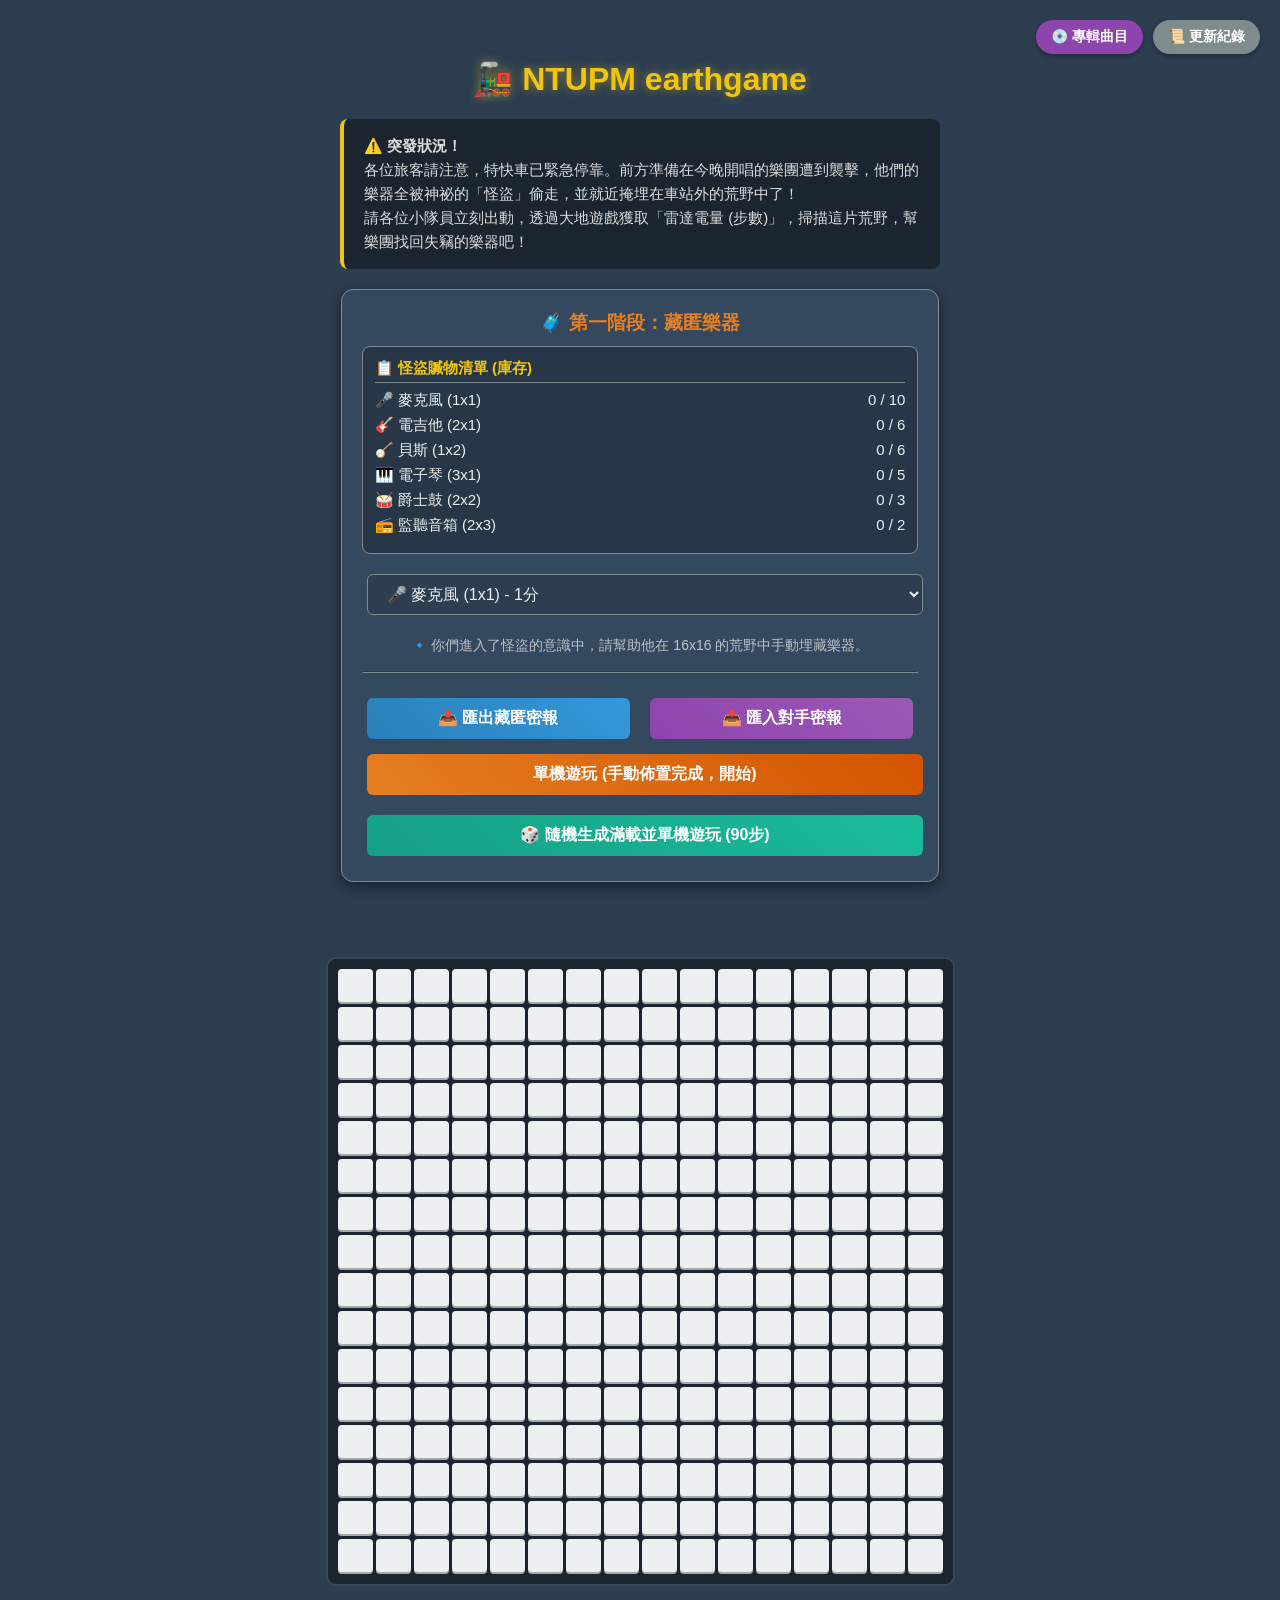
==== commit 07814b53: "v1.2.1" ====
--- a/index.html
+++ b/index.html
@@ -60,12 +60,12 @@
         .modal-content {
             background-color: var(--panel-bg);
             margin: 10% auto; 
-            padding: 20px; /* 稍微縮小內距以適應手機 */
+            padding: 20px; 
             border: 2px solid var(--primary-color);
             border-radius: 12px;
-            width: 90%; /* 寬度改為 90% 更適合手機 */
+            width: 90%; 
             max-width: 500px;
-            box-sizing: border-box; /* 關鍵修復：確保 padding 不會撐破寬度 */
+            box-sizing: border-box; 
             color: var(--text-color);
             text-align: left;
             position: relative;
@@ -310,7 +310,6 @@
             color: #e58321;
             font-size: 1.15em;
             font-weight: 900;
-            /*text-shadow: 0 0 8px rgba(231, 76, 60, 0.7);*/
         }
     </style>
 </head>
@@ -318,14 +317,14 @@
 
     <div class="top-right-nav">
         <button id="egg-log-btn" class="nav-btn" onclick="openEggLog()">💿 專輯曲目</button>
-        <button id="update-log-btn" class="nav-btn" onclick="openLog()">📜 更新日誌</button>
+        <button id="update-log-btn" class="nav-btn" onclick="openLog()">📜 更新紀錄</button>
     </div>
 
     <!-- 更新日誌彈窗 -->
     <div id="logModal" class="modal-overlay">
         <div class="modal-content">
             <span class="close-btn" onclick="closeLog()">&times;</span>
-            <h2 style="color: var(--primary-color); margin-top: 0;">📝 更新日誌</h2>
+            <h2 style="color: var(--primary-color); margin-top: 0;">📝 Update Log</h2>
             <div id="log-list-container">
                 <!-- 由 JS 動態載入 -->
             </div>
@@ -395,7 +394,6 @@
             <div style="margin-bottom: 15px; background: rgba(0,0,0,0.3); padding: 10px; border-radius: 8px;">
                 <div style="font-size: 14px; color: #f1c40f; margin-bottom: 5px;">【隨隊關主專用：為小隊充電】</div>
                 
-                <!-- 精準步數對帳紀錄看板 -->
                 <div id="gm-stats-panel" style="background: rgba(0,0,0,0.4); padding: 8px; border-radius: 6px; margin-bottom: 10px; text-align: center; color: #bdc3c7; font-size: 13px;">
                     📊 操作紀錄：勝利 <span id="stat-win" style="color:#2ecc71; font-weight:bold;">0</span> 次 | 
                     失敗 <span id="stat-lose" style="color:#e67e22; font-weight:bold;">0</span> 次 | 
@@ -431,8 +429,8 @@
 
     <script>
         const LIMITS = { '🎤': 10, '🎸': 6, '🪕': 6, '🎹': 5, '🥁': 3, '📻': 2 };
-        const NAMES_AND_SIZES = { '🎤': '麥克風 (1x1)', '🎸': '電吉他 (2x1)', '🪕': '貝斯 (1x2)', '🎹': '電子琴 (3x1)', '🥁': '爵士鼓 (2x2)', '📻': '監聽音箱 (2x3)', '👾': '怪盜的陷阱 (10格連鎖)' };
-        const POINTS_MAP = { 1: 1, 2: 3, 3: 6, 4: 10, 6: 15, 10: 20 };
+        const NAMES_AND_SIZES = { '🎤': '麥克風 (1x1)', '🎸': '電吉他 (2x1)', '🪕': '貝斯 (1x2)', '🎹': '電子琴 (3x1)', '🥁': '爵士鼓 (2x2)', '📻': '監聽音箱 (2x3)', '👾': '怪盜的陷阱 (8格連鎖)' };
+        const POINTS_MAP = { 1: 1, 2: 3, 3: 6, 4: 10, 6: 15, 8: 18, 10: 20 };
         const SIZE = 16; 
         const SAVE_KEY = 'earthgame_save_data'; 
         const DEFAULT_MOVES = 0; 
@@ -452,12 +450,13 @@
         let isFlagMode = false; 
         let modeToggleCount = 0; 
 
-        let gmStats = { win: 0, lose: 0, secret: 0, total: 0 };
+        let gmStats = { win: 0, lose: 0, secret: 0, total: 0, authorUnlocked: false };
         let easterEggs = {};
 
         function initData() {
-            // 從 data.js 中載入並深拷貝彩蛋設定
-            easterEggs = JSON.parse(JSON.stringify(EASTER_EGGS));
+            if (typeof EASTER_EGGS !== 'undefined') {
+                easterEggs = JSON.parse(JSON.stringify(EASTER_EGGS));
+            }
         }
 
         function openLog() { 
@@ -476,20 +475,16 @@
         window.onclick = function(event) {
             const logModal = document.getElementById('logModal');
             const eggModal = document.getElementById('eggModal');
-            if (event.target === logModal) {
-                closeLog();
-            }
-            if (event.target === eggModal) {
-                closeEggLog();
-            }
-        }
-
-        // 從 data.js 動態渲染更新日誌
+            if (event.target === logModal) closeLog();
+            if (event.target === eggModal) closeEggLog();
+        }
+
         function renderUpdateLogs() {
+            if (typeof UPDATE_LOGS === 'undefined') return;
             const container = document.getElementById('log-list-container');
             container.innerHTML = '';
             UPDATE_LOGS.forEach(log => {
-                let html = `<h4 style="color: #fff; background: ${log.color}; padding: 5px 10px; border-radius: 5px; display: inline-block; margin-bottom: 0; margin-top: 10px;">版本：${log.version} (${log.date})</h4>
+                let html = `<h4 style="color: #fff; background: ${log.color}; padding: 5px 10px; border-radius: 5px; display: inline-block; margin-bottom: 0; margin-top: 10px;">Ver：${log.version} (${log.date})</h4>
                 <ul style="line-height: 1.6; margin-top: 10px; padding-left: 20px; color: #bdc3c7;">`;
                 log.items.forEach(item => { html += `<li>${item}</li>`; });
                 html += `</ul>`;
@@ -497,14 +492,11 @@
             });
         }
 
-        // 動態渲染彩蛋圖鑑 (加入藏頭高亮效果)
         function renderEggList() {
             const container = document.getElementById('egg-list-container');
             container.innerHTML = '';
             for (let key in easterEggs) {
                 const egg = easterEggs[key];
-                
-                // 使用 Regex 自動把《》內的第一個字母標記出來
                 const stylizedName = egg.name.replace(/《(.)(.*?)》/, '《<span class="acrostic-letter">$1</span>$2》');
 
                 const div = document.createElement('div');
@@ -543,6 +535,24 @@
             let code = prompt("🕵️ 請輸入破解曲目的密語：");
             if (!code) return;
             code = code.trim();
+
+            // 👻 作者隱藏彩蛋：絕對不在圖鑑中顯示
+            if (code === 'ablueboyy') {
+                if (gmStats.authorUnlocked) {
+                    alert("⚠️ 作者已經感謝過你啦！");
+                    return;
+                }
+                alert("作者感謝你的遊玩 偷偷給你10步 很多喔 然後這個密碼是我的哀居 如果你有找到這個彩蛋可以加我讓我知道你很厲害");
+                gmStats.authorUnlocked = true;
+                movesLeft += 10;
+                gmStats.total += 10;
+                gmStats.secret++;
+                document.getElementById('moves-display').innerText = movesLeft;
+                updateGMStatsUI();
+                saveGame();
+                showMessage(`🎉 觸發開發者專屬隱藏彩蛋！獲得 10 步。`);
+                return;
+            }
 
             let foundEgg = null;
             for (let key in easterEggs) {
@@ -574,7 +584,6 @@
                 btn.style.background = "#27ae60";
             }
 
-            // 彩蛋：連續點擊觸發 (Track 06 change)
             if (phase === 'play') {
                 modeToggleCount++;
                 if (modeToggleCount === 10 && easterEggs['egg6'] && !easterEggs['egg6'].unlocked) {
@@ -643,11 +652,13 @@
                     });
                 });
 
-                const blobSuccess = placeRandomBlob(10, '👾');
+                const b1 = placeRandomBlob(8, '👾');
+                const b2 = placeRandomBlob(8, '👾');
+                let blobCount = (b1 ? 1 : 0) + (b2 ? 1 : 0);
 
                 movesLeft = DEFAULT_MOVES;
-                gmStats = { win: 0, lose: 0, secret: 0, total: 0 };
-                executePlayPhase(blobSuccess, "🚨 對手陣型匯入成功！任務開始！");
+                gmStats = { win: 0, lose: 0, secret: 0, total: 0, authorUnlocked: false };
+                executePlayPhase(blobCount, "🚨 對手陣型匯入成功！任務開始！");
 
             } catch (e) {
                 alert("❌ 匯入失敗！代碼無效。請確認對手提供的是「NTU-」開頭的新版代碼。");
@@ -771,8 +782,18 @@
             const boardDiv = document.getElementById('board');
             boardDiv.innerHTML = '';
             board = [];
+            treasures = []; 
+            treasureIdCounter = 1;
             totalTreasureCells = 0;
             document.getElementById('flag-controls').style.display = 'none';
+            
+            isFlagMode = false;
+            modeToggleCount = 0;
+            const toggleBtn = document.getElementById('mode-toggle-btn');
+            if (toggleBtn) {
+                toggleBtn.innerText = "目前狀態：⛏️ 挖掘探測模式";
+                toggleBtn.style.background = "#27ae60";
+            }
 
             for (let r = 0; r < SIZE; r++) {
                 board[r] = [];
@@ -1043,13 +1064,78 @@
             return neighbors;
         }
 
+        function findMostEmptyCell() {
+            let dist = Array.from({length: SIZE}, () => Array(SIZE).fill(Infinity));
+            let queue = [];
+            
+            for (let r = 0; r < SIZE; r++) {
+                for (let c = 0; c < SIZE; c++) {
+                    if (board[r][c].treasureId !== 0) {
+                        dist[r][c] = 0;
+                        queue.push({r, c});
+                    }
+                }
+            }
+            
+            if (queue.length === 0) return {r: Math.floor(SIZE/2), c: Math.floor(SIZE/2)};
+            
+            const dirs = [[-1,0], [1,0], [0,-1], [0,1]];
+            let head = 0;
+            while(head < queue.length) {
+                let {r, c} = queue[head++];
+                for(let d of dirs) {
+                    let nr = r + d[0], nc = c + d[1];
+                    if (nr >= 0 && nr < SIZE && nc >= 0 && nc < SIZE) {
+                        if (dist[r][c] + 1 < dist[nr][nc]) {
+                            dist[nr][nc] = dist[r][c] + 1;
+                            queue.push({r: nr, c: nc});
+                        }
+                    }
+                }
+            }
+            
+            let maxDist = -1;
+            let candidates = [];
+            for (let r = 0; r < SIZE; r++) {
+                for (let c = 0; c < SIZE; c++) {
+                    if (board[r][c].treasureId === 0) {
+                        if (dist[r][c] > maxDist) {
+                            maxDist = dist[r][c];
+                            candidates = [{r, c}];
+                        } else if (dist[r][c] === maxDist) {
+                            candidates.push({r, c});
+                        }
+                    }
+                }
+            }
+            if (candidates.length > 0) return candidates[Math.floor(Math.random() * candidates.length)];
+            return null;
+        }
+
         function placeRandomBlob(targetSize, icon) {
             let maxAttempts = 100;
             for (let attempt = 0; attempt < maxAttempts; attempt++) {
-                let startR = Math.floor(Math.random() * SIZE);
-                let startC = Math.floor(Math.random() * SIZE);
-
-                if (board[startR][startC].treasureId !== 0) continue;
+                let startR, startC;
+                
+                if (attempt < 20) {
+                    let startCell = findMostEmptyCell();
+                    if (!startCell) return false; 
+                    
+                    let rOffset = Math.floor(Math.random() * 3) - 1; 
+                    let cOffset = Math.floor(Math.random() * 3) - 1;
+                    
+                    startR = Math.max(0, Math.min(SIZE - 1, startCell.r + rOffset));
+                    startC = Math.max(0, Math.min(SIZE - 1, startCell.c + cOffset));
+                    
+                    if (board[startR][startC].treasureId !== 0) {
+                        startR = startCell.r;
+                        startC = startCell.c;
+                    }
+                } else {
+                    startR = Math.floor(Math.random() * SIZE);
+                    startC = Math.floor(Math.random() * SIZE);
+                    if (board[startR][startC].treasureId !== 0) continue;
+                }
 
                 let blobCells = [{r: startR, c: startC}];
                 let candidates = getValidNeighbors(startR, startC, blobCells);
@@ -1086,12 +1172,15 @@
 
         function startGame() {
             if (treasures.length === 0) { showMessage("⚠️ 請至少藏匿一個樂器！"); return; }
-            const blobSuccess = placeRandomBlob(10, '👾');
-            
-            gmStats = { win: 0, lose: 0, secret: 0, total: 0 };
+            
+            const b1 = placeRandomBlob(8, '👾');
+            const b2 = placeRandomBlob(8, '👾');
+            let blobCount = (b1 ? 1 : 0) + (b2 ? 1 : 0);
+            
+            gmStats = { win: 0, lose: 0, secret: 0, total: 0, authorUnlocked: false };
             updateGMStatsUI();
             
-            executePlayPhase(blobSuccess, "🚨 任務開始！小隊必須解鎖步數才能開始尋寶。");
+            executePlayPhase(blobCount, "🚨 任務開始！小隊必須解鎖步數才能開始尋寶。");
         }
 
         function randomStartGame() {
@@ -1102,17 +1191,20 @@
                     let shape = SHAPE_MAP[icon];
                     for(let i=0; i<limit; i++) { placeRandomTreasure(shape.w, shape.h, icon); }
                 }
-                const blobSuccess = placeRandomBlob(10, '👾');
+                
+                const b1 = placeRandomBlob(8, '👾');
+                const b2 = placeRandomBlob(8, '👾');
+                let blobCount = (b1 ? 1 : 0) + (b2 ? 1 : 0);
+                
                 movesLeft = 90; 
-                
-                gmStats = { win: 0, lose: 0, secret: 0, total: 90 };
+                gmStats = { win: 0, lose: 0, secret: 0, total: 90, authorUnlocked: false };
                 updateGMStatsUI();
 
-                executePlayPhase(blobSuccess, "🎲 隨機滿載地圖生成完畢！已提供 90 步雷達電量，開始尋寶！");
-            }
-        }
-
-        function executePlayPhase(blobSuccess, defaultMsg) {
+                executePlayPhase(blobCount, "🎲 隨機滿載地圖生成完畢！已提供 90 步雷達電量，開始尋寶！");
+            }
+        }
+
+        function executePlayPhase(blobCount, defaultMsg) {
             phase = 'play';
             score = 0;
             document.getElementById('setup-panel').style.display = 'none';
@@ -1123,8 +1215,11 @@
             
             updatePlayReferenceUI();
 
-            if (blobSuccess) { showMessage(defaultMsg + " (已產生 👾 神秘彩蛋)"); } 
-            else { showMessage(defaultMsg); }
+            if (blobCount > 0) { 
+                showMessage(defaultMsg + ` (已產生 ${blobCount} 個 👾 神秘彩蛋)`); 
+            } else { 
+                showMessage(defaultMsg); 
+            }
             
             clearPreview(); 
             for (let r = 0; r < SIZE; r++) {
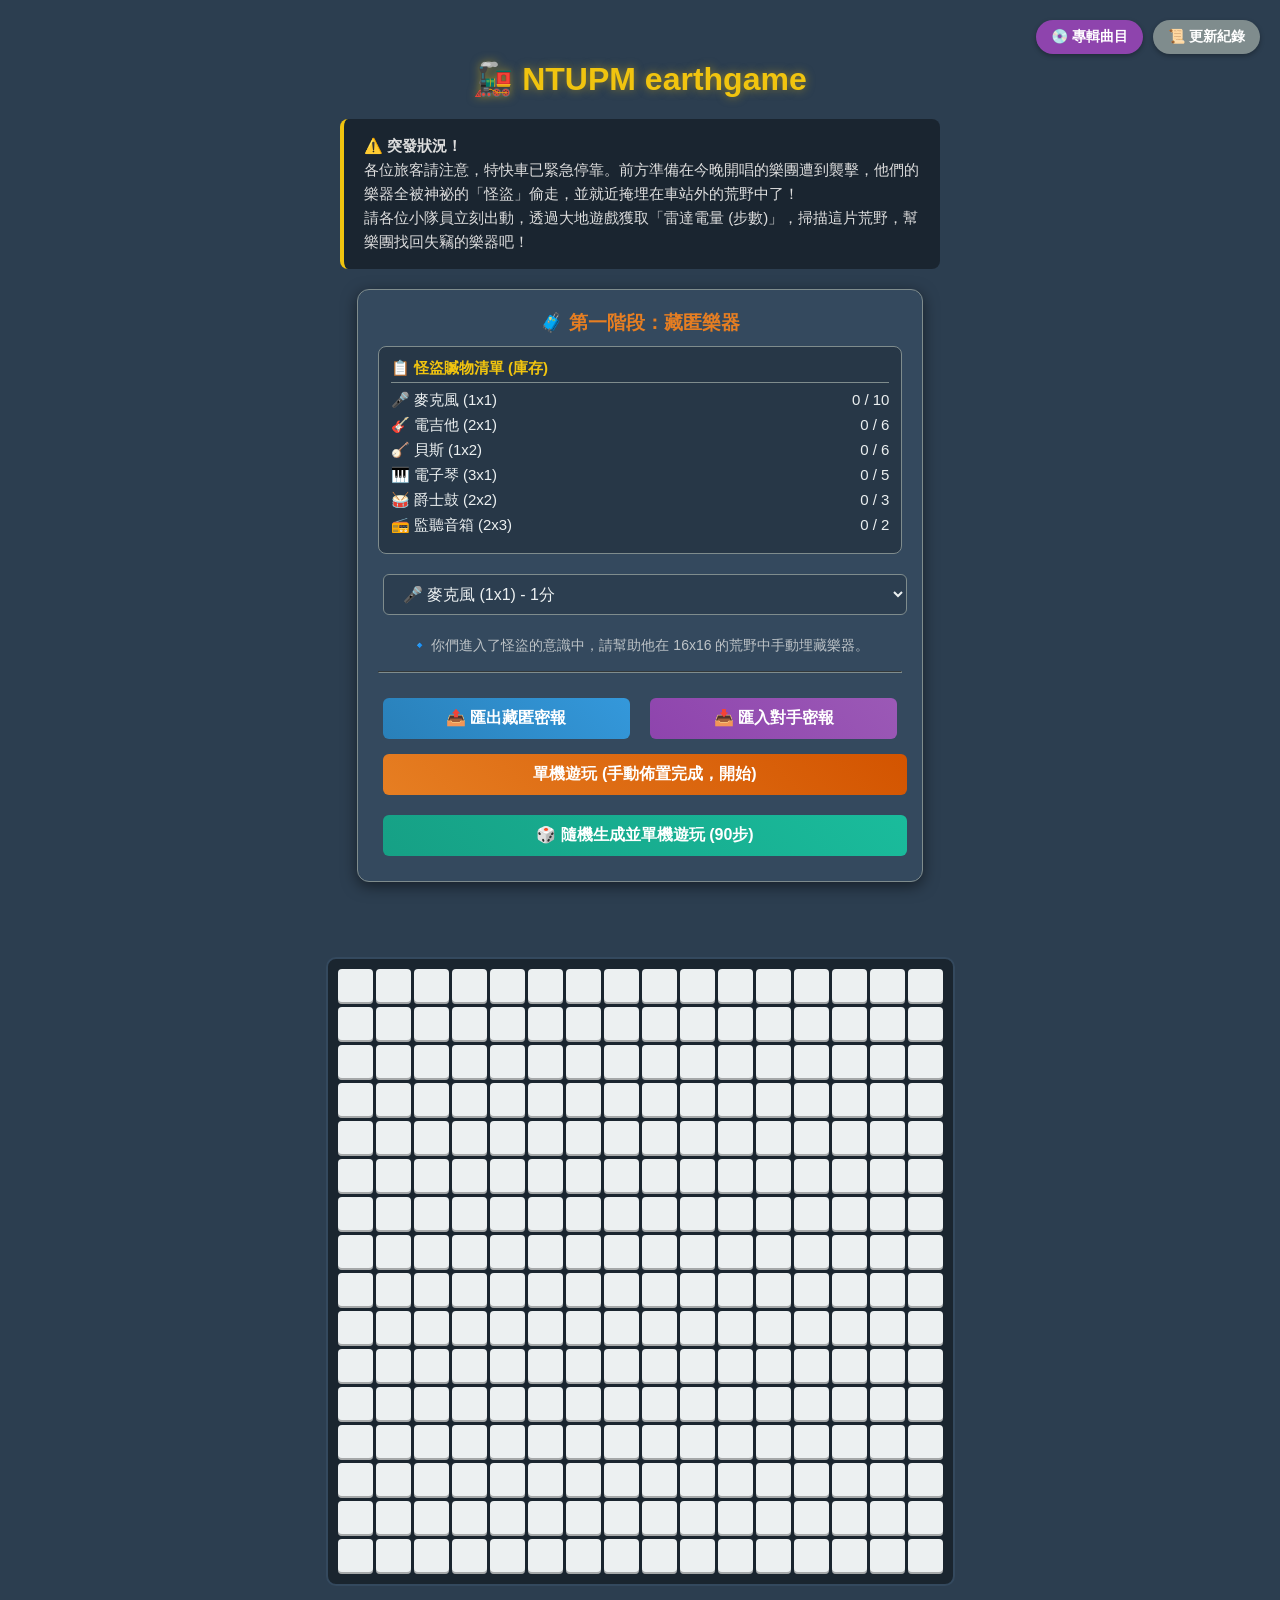
==== commit dac47422: "v1.2.1b" ====
--- a/index.html
+++ b/index.html
@@ -377,7 +377,7 @@
             </div>
             
             <button onclick="startGame()" style="margin-top: 10px;">單機遊玩 (手動佈置完成，開始)</button>
-            <button class="btn-random" onclick="randomStartGame()">🎲 隨機生成滿載並單機遊玩 (90步)</button>
+            <button class="btn-random" onclick="randomStartGame()">🎲 隨機生成並單機遊玩 (90步)</button>
         </div>
 
         <div id="play-panel" style="display: none;">
@@ -1184,7 +1184,7 @@
         }
 
         function randomStartGame() {
-            if(confirm("確定要隨機生成滿載地圖並以 90 步開始嗎？原本的配置將會被清除！")) {
+            if(confirm("確定要隨機生成地圖並以 90 步開始嗎？原本的配置將會被清除！")) {
                 initBoard(); 
                 for (let icon in LIMITS) {
                     let limit = LIMITS[icon];
@@ -1200,7 +1200,7 @@
                 gmStats = { win: 0, lose: 0, secret: 0, total: 90, authorUnlocked: false };
                 updateGMStatsUI();
 
-                executePlayPhase(blobCount, "🎲 隨機滿載地圖生成完畢！已提供 90 步雷達電量，開始尋寶！");
+                executePlayPhase(blobCount, "🎲 隨機地圖生成完畢！已提供 90 步雷達電量，開始尋寶！");
             }
         }
 
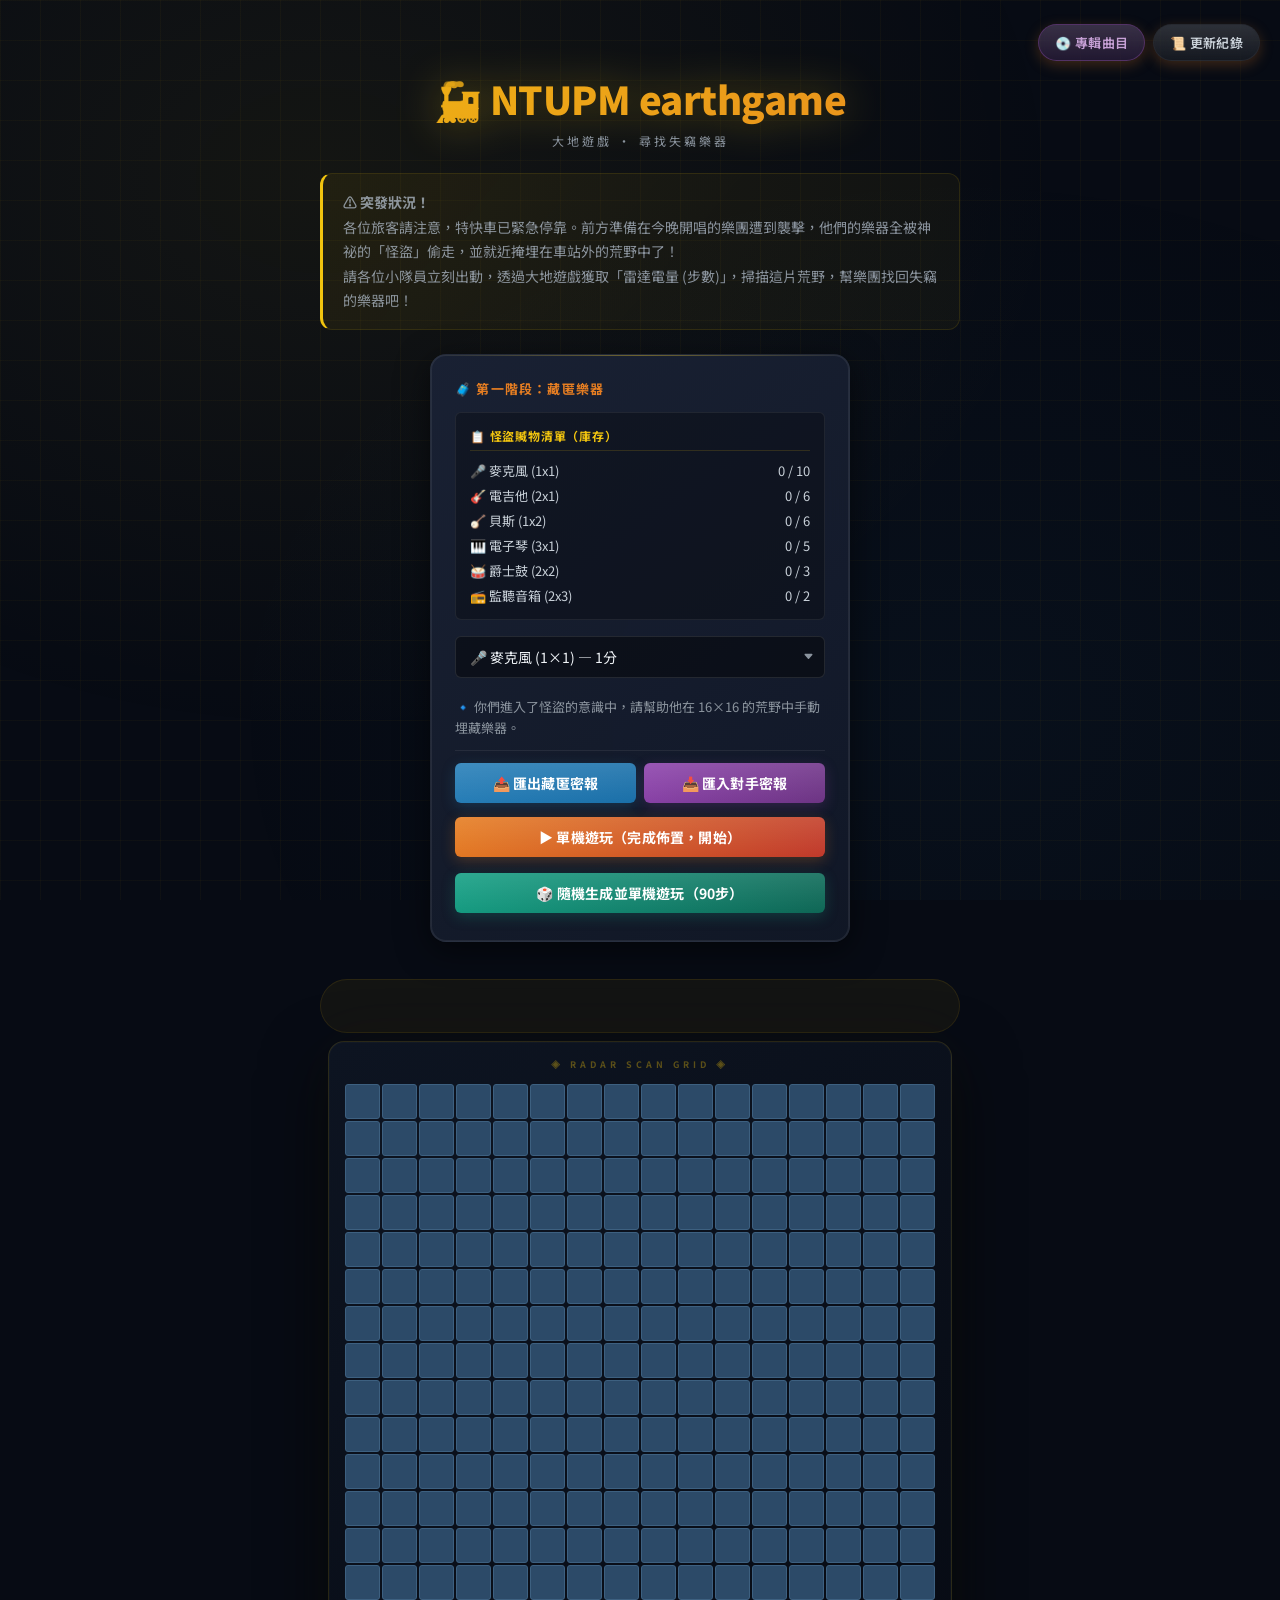
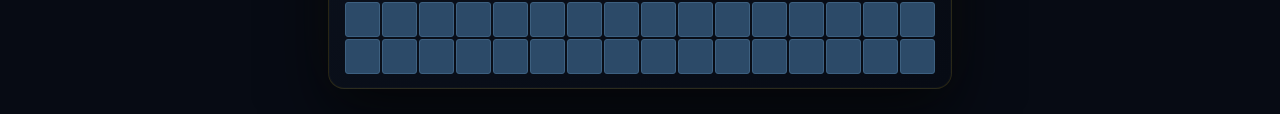
==== commit 0e0cfcd5: "v1.3.0" ====
--- a/index.html
+++ b/index.html
@@ -4,1331 +4,147 @@
     <meta charset="UTF-8">
     <meta name="viewport" content="width=device-width, initial-scale=1.0">
     <title>NTUPM earthgame</title>
-    <style>
-        :root {
-            --bg-color: #2c3e50; 
-            --panel-bg: #34495e;
-            --primary-color: #f1c40f; 
-            --secondary-color: #e67e22;
-            --accent-color: #e74c3c;
-            --cell-bg: #ecf0f1;
-            --cell-hover: #bdc3c7;
-            --text-color: #ecf0f1;
-            --instrument-color: #f39c12;
-        }
-
-        body {
-            font-family: 'PingFang TC', 'Heiti TC', 'Microsoft JhengHei', sans-serif;
-            text-align: center;
-            background-color: var(--bg-color);
-            color: var(--text-color);
-            margin: 0;
-            padding: 20px;
-            position: relative; 
-        }
-
-        .top-right-nav {
-            position: absolute;
-            top: 20px;
-            right: 20px;
-            display: flex;
-            gap: 10px;
-        }
-        .nav-btn {
-            background: #7f8c8d;
-            color: white;
-            border: none;
-            padding: 8px 15px;
-            border-radius: 20px;
-            font-size: 14px;
-            cursor: pointer;
-            box-shadow: 0 2px 5px rgba(0,0,0,0.3);
-            margin: 0;
-            font-weight: bold;
-        }
-        .nav-btn:hover { background: #95a5a6; }
-        #egg-log-btn { background: #8e44ad; }
-        #egg-log-btn:hover { background: #9b59b6; }
-
-        .modal-overlay {
-            display: none; 
-            position: fixed; 
-            z-index: 1000; 
-            left: 0; top: 0; width: 100%; height: 100%; 
-            background-color: rgba(0,0,0,0.7); 
-        }
-        .modal-content {
-            background-color: var(--panel-bg);
-            margin: 10% auto; 
-            padding: 20px; 
-            border: 2px solid var(--primary-color);
-            border-radius: 12px;
-            width: 90%; 
-            max-width: 500px;
-            box-sizing: border-box; 
-            color: var(--text-color);
-            text-align: left;
-            position: relative;
-            box-shadow: 0 5px 15px rgba(0,0,0,0.5);
-            max-height: 80vh;
-            overflow-y: auto;
-        }
-        .close-btn {
-            color: #ccc;
-            float: right;
-            font-size: 28px;
-            font-weight: bold;
-            cursor: pointer;
-            margin-top: -5px;
-        }
-        .close-btn:hover { color: #fff; }
-
-        h1 { margin-top: 40px; color: var(--primary-color); text-shadow: 0 0 10px rgba(241, 196, 15, 0.5); }
-        h3 { color: var(--secondary-color); margin-top: 0; margin-bottom: 10px; }
-
-        #story-box {
-            max-width: 600px;
-            margin: 0 auto 20px auto;
-            background: rgba(0, 0, 0, 0.4);
-            padding: 15px 20px;
-            border-radius: 8px;
-            border-left: 4px solid var(--primary-color);
-            text-align: left;
-            font-size: 15px;
-            line-height: 1.6;
-            color: #ddd;
-            box-sizing: border-box;
-        }
-
-        #controls {
-            margin: 0 auto 20px auto;
-            padding: 20px;
-            background: var(--panel-bg);
-            border-radius: 12px;
-            box-shadow: 0 4px 15px rgba(0,0,0,0.5);
-            display: inline-block;
-            border: 1px solid #7f8c8d;
-            min-width: 320px;
-            box-sizing: border-box;
-        }
-
-        .info-list {
-            text-align: left;
-            margin: 10px auto 15px auto;
-            background: rgba(0, 0, 0, 0.25);
-            padding: 12px;
-            border-radius: 8px;
-            font-size: 15px;
-            border: 1px solid #7f8c8d;
-        }
-        .inventory-header {
-            font-weight: bold;
-            margin-bottom: 8px;
-            color: var(--primary-color);
-            border-bottom: 1px solid #7f8c8d;
-            padding-bottom: 4px;
-        }
-        .inventory-item {
-            display: flex;
-            justify-content: space-between;
-            margin-bottom: 6px;
-            color: var(--text-color);
-        }
-        .limit-reached { color: #e74c3c; font-weight: bold; }
-
-        select, button {
-            padding: 10px 15px;
-            font-size: 16px;
-            margin: 5px;
-            border-radius: 6px;
-            border: 1px solid #7f8c8d;
-            background-color: #2c3e50;
-            color: var(--text-color);
-            outline: none;
-            width: 100%;
-            box-sizing: border-box;
-        }
-
-        select:focus { border-color: var(--primary-color); }
-
-        button {
-            background: linear-gradient(45deg, var(--secondary-color), #d35400);
-            color: #fff;
-            cursor: pointer;
-            border: none;
-            font-weight: bold;
-            transition: transform 0.1s, box-shadow 0.2s;
-            margin-top: 10px;
-        }
-
-        button:hover { box-shadow: 0 0 10px var(--secondary-color); transform: translateY(-2px); }
-        button:active { transform: translateY(1px); }
-
-        .btn-export { background: linear-gradient(45deg, #2980b9, #3498db); }
-        .btn-export:hover { box-shadow: 0 0 10px #3498db; }
-        .btn-import { background: linear-gradient(45deg, #8e44ad, #9b59b6); }
-        .btn-import:hover { box-shadow: 0 0 10px #9b59b6; }
-        .btn-random { background: linear-gradient(45deg, #16a085, #1abc9c); margin-top: 15px; }
-        .btn-random:hover { box-shadow: 0 0 10px #1abc9c; }
-
-        .gm-btn {
-            width: auto;
-            padding: 8px 12px;
-            font-size: 14px;
-            margin: 5px 2px;
-            border-radius: 6px;
-            color: white;
-            border: none;
-            font-weight: bold;
-            text-shadow: 1px 1px 2px rgba(0,0,0,0.5);
-        }
-        .btn-win { background: #27ae60; }
-        .btn-win:hover { background: #2ecc71; box-shadow: 0 0 8px #2ecc71;}
-        .btn-lose { background: #d35400; }
-        .btn-lose:hover { background: #e67e22; box-shadow: 0 0 8px #e67e22;}
-        .btn-secret { background: #8e44ad; }
-        .btn-secret:hover { background: #9b59b6; box-shadow: 0 0 8px #9b59b6;}
-        .btn-undo { background: #c0392b; }
-        .btn-undo:hover { background: #e74c3c; box-shadow: 0 0 8px #e74c3c;}
-        .btn-settle { background: #7f8c8d; width: 95%; margin-top: 10px; }
-        .btn-settle:hover { background: #95a5a6; box-shadow: 0 0 8px #95a5a6;}
-
-        #mode-toggle-btn { background: #27ae60; border: 2px solid #fff; margin-bottom: 5px; }
-
-        .stats {
-            font-size: 18px;
-            font-weight: bold;
-            margin-bottom: 15px;
-            display: flex;
-            flex-direction: column;
-            align-items: center;
-            gap: 10px;
-        }
-        .stat-item {
-            background: rgba(0,0,0,0.3);
-            padding: 8px 20px;
-            border-radius: 20px;
-            width: 80%;
-            box-sizing: border-box;
-        }
-        #score-display { color: #50fa7b; font-size: 22px; text-shadow: 0 0 5px #50fa7b; }
-        #moves-display { color: var(--primary-color); font-size: 22px; }
-        
-        #board-container {
-            position: relative;
-            display: inline-block;
-            padding: 10px;
-            background: #1a252f;
-            border-radius: 10px;
-            border: 2px solid #34495e;
-            max-width: 100%;
-            overflow-x: auto;
-        }
-
-        #board {
-            display: grid;
-            grid-template-columns: repeat(16, 35px);
-            grid-template-rows: repeat(16, 35px);
-            grid-gap: 3px;
-            justify-content: center;
-            min-width: max-content; 
-        }
-
-        .cell {
-            width: 35px;
-            height: 35px;
-            background-color: var(--cell-bg);
-            border-radius: 4px;
-            cursor: pointer;
-            box-shadow: inset 0 -2px 0 rgba(0,0,0,0.3);
-            transition: all 0.2s;
-            display: flex;
-            align-items: center;
-            justify-content: center;
-            font-weight: bold;
-            font-size: 14px; 
-            color: #2c3e50; 
-            user-select: none; 
-        }
-
-        .cell:hover:not(.revealed):not(.setup-treasure):not(.preview-valid):not(.preview-invalid) {
-            background-color: var(--cell-hover);
-        }
-        
-        .cell.setup-treasure {
-            background-color: var(--instrument-color);
-            border: 1px solid #fff;
-        }
-
-        .cell.preview-valid { background-color: rgba(241, 196, 15, 0.6); border: 2px dashed #f39c12; box-sizing: border-box; }
-        .cell.preview-invalid { background-color: rgba(231, 76, 60, 0.5); border: 2px dashed #c0392b; box-sizing: border-box; cursor: not-allowed; }
-
-        .cell.revealed { cursor: not-allowed; box-shadow: none; }
-        
-        .cell.flagged { color: #e74c3c; font-size: 18px; text-shadow: none; }
-
-        .cell.miss { background-color: #7f8c8d; } 
-        .n1 { color: #3498db; }
-        .n2 { color: #2ecc71; }
-        .n3 { color: #e74c3c; }
-        .n4 { color: #9b59b6; }
-        .n5 { color: #f39c12; font-weight: 900; }
-        .n6, .n7, .n8 { color: #e67e22; font-weight: 900; }
-
-        .cell.hit { background-color: #f1c40f; color: #000; animation: hitPop 0.3s ease; }
-        .cell.completed { background-color: #2ecc71; box-shadow: 0 0 10px #2ecc71; color: #000; }
-        
-        @keyframes hitPop {
-            0% { transform: scale(1); }
-            50% { transform: scale(1.1); background-color: #fff; }
-            100% { transform: scale(1); }
-        }
-
-        #message {
-            font-size: 18px;
-            color: var(--primary-color);
-            font-weight: bold;
-            margin-top: 20px;
-            margin-bottom: 10px;
-            min-height: 25px;
-            text-shadow: 0 0 5px rgba(241, 196, 15, 0.4);
-        }
-
-        .egg-item {
-            background: rgba(0,0,0,0.3);
-            margin-bottom: 8px;
-            padding: 10px;
-            border-radius: 6px;
-            border-left: 4px solid #7f8c8d;
-        }
-        .egg-unlocked { border-left-color: #2ecc71; }
-        .egg-title { font-weight: bold; font-size: 16px; color: #f1c40f; }
-        .egg-desc { font-size: 13px; color: #bdc3c7; margin-top: 4px; }
-        
-        /* 藏頭詩字體高亮樣式 */
-        .acrostic-letter {
-            color: #e58321;
-            font-size: 1.15em;
-            font-weight: 900;
-        }
-    </style>
+    <link rel="preconnect" href="https://fonts.googleapis.com">
+    <link rel="preconnect" href="https://fonts.gstatic.com" crossorigin>
+    <link href="https://fonts.googleapis.com/css2?family=Noto+Sans+TC:wght@400;700;900&display=swap" rel="stylesheet">
+    <link rel="stylesheet" href="css/style.css">
 </head>
 <body>
 
+    <!-- Navigation -->
     <div class="top-right-nav">
         <button id="egg-log-btn" class="nav-btn" onclick="openEggLog()">💿 專輯曲目</button>
         <button id="update-log-btn" class="nav-btn" onclick="openLog()">📜 更新紀錄</button>
     </div>
 
-    <!-- 更新日誌彈窗 -->
+    <!-- Update Log Modal -->
     <div id="logModal" class="modal-overlay">
         <div class="modal-content">
             <span class="close-btn" onclick="closeLog()">&times;</span>
-            <h2 style="color: var(--primary-color); margin-top: 0;">📝 Update Log</h2>
-            <div id="log-list-container">
-                <!-- 由 JS 動態載入 -->
-            </div>
+            <h2 class="modal-title">📝 Update Log</h2>
+            <div id="log-list-container"></div>
         </div>
     </div>
 
-    <!-- 彩蛋圖鑑彈窗 -->
+    <!-- Easter Egg Gallery Modal -->
     <div id="eggModal" class="modal-overlay">
         <div class="modal-content">
             <span class="close-btn" onclick="closeEggLog()">&times;</span>
-            <h2 style="color: var(--primary-color); margin-top: 0;">💿 隱藏曲目</h2>
-            <p style="font-size: 14px; color: #bdc3c7; margin-bottom: 15px;">探索隱藏的動作或輸入密語來解鎖曲目，獲得額外的雷達電量！</p>
-            <div id="egg-list-container">
-                <!-- 彩蛋列表將由 JS 動態生成 -->
-            </div>
+            <h2 class="modal-title">💿 隱藏曲目</h2>
+            <p class="egg-modal-desc">探索隱藏的動作或輸入密語來解鎖曲目，獲得額外的雷達電量！</p>
+            <div id="egg-list-container"></div>
         </div>
     </div>
 
+    <!-- Header -->
     <h1>🚂 NTUPM earthgame</h1>
+    <p class="subtitle">大地遊戲 · 尋找失竊樂器</p>
 
+    <!-- Story -->
     <div id="story-box">
         <strong>⚠️ 突發狀況！</strong><br>
         各位旅客請注意，特快車已緊急停靠。前方準備在今晚開唱的樂團遭到襲擊，他們的樂器全被神祕的「怪盜」偷走，並就近掩埋在車站外的荒野中了！<br>
         請各位小隊員立刻出動，透過大地遊戲獲取「雷達電量 (步數)」，掃描這片荒野，幫樂團找回失竊的樂器吧！
     </div>
 
+    <!-- Controls -->
     <div id="controls">
+
+        <!-- Phase 1: Setup -->
         <div id="setup-panel">
             <h3>🧳 第一階段：藏匿樂器</h3>
-            
+
             <div id="inventory-list" class="info-list"></div>
 
             <select id="treasure-type">
-                <option value="1,1,🎤">🎤 麥克風 (1x1) - 1分</option>
-                <option value="2,1,🎸">🎸 電吉他 (2x1 橫) - 3分</option>
-                <option value="1,2,🪕">🪕 貝斯 (1x2 直) - 3分</option>
-                <option value="3,1,🎹">🎹 電子琴 (3x1 橫) - 6分</option>
-                <option value="2,2,🥁">🥁 爵士鼓 (2x2 方塊) - 10分</option>
-                <option value="2,3,📻">📻 監聽音箱 (2寬x3高) - 15分</option>
+                <option value="1,1,🎤">🎤 麥克風 (1×1) — 1分</option>
+                <option value="2,1,🎸">🎸 電吉他 (2×1 橫) — 3分</option>
+                <option value="1,2,🪕">🪕 貝斯 (1×2 直) — 3分</option>
+                <option value="3,1,🎹">🎹 電子琴 (3×1 橫) — 6分</option>
+                <option value="2,2,🥁">🥁 爵士鼓 (2×2 方塊) — 10分</option>
+                <option value="2,3,📻">📻 監聽音箱 (2×3) — 15分</option>
             </select>
-            
-            <p style="font-size:14px; color:#bdc3c7; margin-top:15px; line-height: 1.5;">
-                🔹 你們進入了怪盜的意識中，請幫助他在 16x16 的荒野中手動埋藏樂器。<br>
-            </p>
 
-            <hr style="border-color: #7f8c8d; margin: 15px 0;">
-            <div style="display: flex; gap: 10px; justify-content: center;">
+            <p class="setup-hint">🔹 你們進入了怪盜的意識中，請幫助他在 16×16 的荒野中手動埋藏樂器。</p>
+
+            <hr>
+
+            <div class="btn-group">
                 <button class="btn-export" onclick="exportCode()">📤 匯出藏匿密報</button>
                 <button class="btn-import" onclick="importCode()">📥 匯入對手密報</button>
             </div>
-            
-            <button onclick="startGame()" style="margin-top: 10px;">單機遊玩 (手動佈置完成，開始)</button>
-            <button class="btn-random" onclick="randomStartGame()">🎲 隨機生成並單機遊玩 (90步)</button>
+
+            <button onclick="startGame()" style="margin-top:10px;">▶ 單機遊玩（完成佈置，開始）</button>
+            <button class="btn-random" onclick="randomStartGame()">🎲 隨機生成並單機遊玩（90步）</button>
         </div>
 
-        <div id="play-panel" style="display: none;">
+        <!-- Phase 2: Play -->
+        <div id="play-panel" style="display:none;">
             <h3>📡 第二階段：雷達搜索</h3>
 
             <div id="play-reference" class="info-list"></div>
 
             <div class="stats">
-                <div class="stat-item">總分: <span id="score-display">0</span></div>
-                <div class="stat-item">剩餘雷達電量 (步數): <span id="moves-display">0</span></div>
+                <div class="stat-item">
+                    <span>⭐ 總分</span>
+                    <span id="score-display">0</span>
+                </div>
+                <div class="stat-item">
+                    <span>⚡ 雷達電量（步數）</span>
+                    <span id="moves-display">0</span>
+                </div>
             </div>
 
-            <!-- 隨隊關主專用操作區含紀錄 -->
-            <div style="margin-bottom: 15px; background: rgba(0,0,0,0.3); padding: 10px; border-radius: 8px;">
-                <div style="font-size: 14px; color: #f1c40f; margin-bottom: 5px;">【隨隊關主專用：為小隊充電】</div>
-                
-                <div id="gm-stats-panel" style="background: rgba(0,0,0,0.4); padding: 8px; border-radius: 6px; margin-bottom: 10px; text-align: center; color: #bdc3c7; font-size: 13px;">
-                    📊 操作紀錄：勝利 <span id="stat-win" style="color:#2ecc71; font-weight:bold;">0</span> 次 | 
-                    失敗 <span id="stat-lose" style="color:#e67e22; font-weight:bold;">0</span> 次 | 
-                    解鎖彩蛋 <span id="stat-secret" style="color:#9b59b6; font-weight:bold;">0</span> 次<br>
-                    本局總發放電量(含扣除)：<span id="stat-total" style="color:#f1c40f; font-weight:bold; font-size: 16px;">0</span> 步
+            <!-- GM Panel -->
+            <div class="gm-panel">
+                <div class="gm-panel-title">🎮 隨隊關主專用：為小隊充電</div>
+
+                <div id="gm-stats-panel" class="gm-stats">
+                    📊 操作紀錄：勝利
+                    <span id="stat-win" style="color:#2ecc71;font-weight:bold;">0</span> 次 |
+                    失敗 <span id="stat-lose" style="color:#e67e22;font-weight:bold;">0</span> 次 |
+                    解鎖彩蛋 <span id="stat-secret" style="color:#9b59b6;font-weight:bold;">0</span> 次<br>
+                    本局總發放電量(含扣除)：<span id="stat-total" style="color:#f1c40f;font-weight:bold;font-size:15px;">0</span> 步
                 </div>
 
-                <button class="gm-btn btn-win" onclick="addMoves(15, 'win')">🏆 遊戲勝利 (+15步)</button>
-                <button class="gm-btn btn-lose" onclick="addMoves(10, 'lose')">💪 遊戲失敗 (+10步)</button>
-                <button class="gm-btn btn-secret" onclick="promptEasterEgg()">🕵️ 破解曲目 (輸入密語)</button>
-                <button class="gm-btn btn-undo" onclick="addMoves(-5, 'undo')">⏪ 扣除電量 (-5步)</button>
-                <hr style="border-color: #7f8c8d; margin: 10px 0;">
+                <div class="gm-btn-group">
+                    <button class="gm-btn btn-win"    onclick="addMoves(15, 'win')">🏆 勝利 +15步</button>
+                    <button class="gm-btn btn-lose"   onclick="addMoves(10, 'lose')">💪 失敗 +10步</button>
+                    <button class="gm-btn btn-secret" onclick="promptEasterEgg()">🕵️ 破解曲目</button>
+                    <button class="gm-btn btn-undo"   onclick="addMoves(-5, 'undo')">⏪ 扣除 -5步</button>
+                </div>
+
+                <hr>
                 <button class="gm-btn btn-settle" onclick="manualSettle()">🛑 結束探索並公開剩餘位置</button>
             </div>
 
-            <button onclick="restartGame()" style="background: transparent; border: 1px solid #e74c3c; color:#e74c3c; width:auto; padding: 8px 20px; margin-top: 5px;">重新一局 (清除存檔)</button>
+            <button class="btn-restart" onclick="restartGame()">↺ 重新一局（清除存檔）</button>
         </div>
+
     </div>
 
+    <!-- Message -->
     <div id="message"></div>
-    
+
+    <!-- Game Board -->
     <div id="board-container">
         <div id="board" onmouseleave="clearPreview()"></div>
     </div>
 
-    <div id="flag-controls" style="display: none; max-width: 320px; margin: 15px auto;">
+    <!-- Flag / Dig Mode Toggle -->
+    <div id="flag-controls" style="display:none;">
         <button id="mode-toggle-btn" onclick="toggleMode()">目前狀態：⛏️ 挖掘探測模式</button>
-        <p style="font-size: 14px; color: #bdc3c7; margin-top: 5px;">💡 提示：電腦版可直接對格子按「滑鼠右鍵」插旗</p>
+        <p class="flag-hint">💡 提示：電腦版可直接對格子按「滑鼠右鍵」插旗</p>
     </div>
 
-    <!-- 引入外部的資料檔 -->
+    <!-- Scripts (load order matters) -->
     <script src="data.js"></script>
+    <script src="js/config.js"></script>
+    <script src="js/state.js"></script>
+    <script src="js/ui.js"></script>
+    <script src="js/board.js"></script>
+    <script src="js/game.js"></script>
+    <script src="js/main.js"></script>
 
-    <script>
-        const LIMITS = { '🎤': 10, '🎸': 6, '🪕': 6, '🎹': 5, '🥁': 3, '📻': 2 };
-        const NAMES_AND_SIZES = { '🎤': '麥克風 (1x1)', '🎸': '電吉他 (2x1)', '🪕': '貝斯 (1x2)', '🎹': '電子琴 (3x1)', '🥁': '爵士鼓 (2x2)', '📻': '監聽音箱 (2x3)', '👾': '怪盜的陷阱 (8格連鎖)' };
-        const POINTS_MAP = { 1: 1, 2: 3, 3: 6, 4: 10, 6: 15, 8: 18, 10: 20 };
-        const SIZE = 16; 
-        const SAVE_KEY = 'earthgame_save_data'; 
-        const DEFAULT_MOVES = 0; 
-        
-        const ICON_TO_CHAR = { '🎤':'A', '🎸':'B', '🪕':'C', '🎹':'D', '🥁':'E', '📻':'F', '👾':'G' };
-        const CHAR_TO_ICON = { 'A':'🎤', 'B':'🎸', 'C':'🪕', 'D':'🎹', 'E':'🥁', 'F':'📻', 'G':'👾' };
-        const SHAPE_MAP = { '🎤': {w:1, h:1}, '🎸': {w:2, h:1}, '🪕': {w:1, h:2}, '🎹': {w:3, h:1}, '🥁': {w:2, h:2}, '📻': {w:2, h:3} };
-
-        let board = [];
-        let treasures = [];
-        let phase = 'setup'; 
-        let score = 0;
-        let movesLeft = DEFAULT_MOVES; 
-        let treasureIdCounter = 1;
-        let totalTreasureCells = 0;
-        
-        let isFlagMode = false; 
-        let modeToggleCount = 0; 
-
-        let gmStats = { win: 0, lose: 0, secret: 0, total: 0, authorUnlocked: false };
-        let easterEggs = {};
-
-        function initData() {
-            if (typeof EASTER_EGGS !== 'undefined') {
-                easterEggs = JSON.parse(JSON.stringify(EASTER_EGGS));
-            }
-        }
-
-        function openLog() { 
-            renderUpdateLogs();
-            document.getElementById('logModal').style.display = 'block'; 
-        }
-        function closeLog() { document.getElementById('logModal').style.display = 'none'; }
-        
-        function openEggLog() { 
-            renderEggList();
-            document.getElementById('eggModal').style.display = 'block'; 
-        }
-        function closeEggLog() { document.getElementById('eggModal').style.display = 'none'; }
-
-        // 點擊彈窗外部區域自動關閉彈窗
-        window.onclick = function(event) {
-            const logModal = document.getElementById('logModal');
-            const eggModal = document.getElementById('eggModal');
-            if (event.target === logModal) closeLog();
-            if (event.target === eggModal) closeEggLog();
-        }
-
-        function renderUpdateLogs() {
-            if (typeof UPDATE_LOGS === 'undefined') return;
-            const container = document.getElementById('log-list-container');
-            container.innerHTML = '';
-            UPDATE_LOGS.forEach(log => {
-                let html = `<h4 style="color: #fff; background: ${log.color}; padding: 5px 10px; border-radius: 5px; display: inline-block; margin-bottom: 0; margin-top: 10px;">Ver：${log.version} (${log.date})</h4>
-                <ul style="line-height: 1.6; margin-top: 10px; padding-left: 20px; color: #bdc3c7;">`;
-                log.items.forEach(item => { html += `<li>${item}</li>`; });
-                html += `</ul>`;
-                container.innerHTML += html;
-            });
-        }
-
-        function renderEggList() {
-            const container = document.getElementById('egg-list-container');
-            container.innerHTML = '';
-            for (let key in easterEggs) {
-                const egg = easterEggs[key];
-                const stylizedName = egg.name.replace(/《(.)(.*?)》/, '《<span class="acrostic-letter">$1</span>$2》');
-
-                const div = document.createElement('div');
-                div.className = `egg-item ${egg.unlocked ? 'egg-unlocked' : ''}`;
-                
-                if (egg.unlocked) {
-                    div.innerHTML = `<div class="egg-title">💿 ${stylizedName} <span style="color:#2ecc71; font-size:14px;"></span></div>
-                                     <div class="egg-desc">達成條件：成功解鎖此隱藏曲目！</div>`;
-                } else {
-                    div.innerHTML = `<div class="egg-title" style="color:#7f8c8d;">🔒 曲目未解鎖 <span style="font-size:14px;"></span></div>
-                                     <div class="egg-desc">提示：${egg.hint || 'X'}</div>`;
-                }
-                container.appendChild(div);
-            }
-        }
-
-        function unlockEgg(eggId) {
-            let egg = easterEggs[eggId];
-            if(egg && !egg.unlocked) {
-                egg.unlocked = true;
-                gmStats.secret++;
-                
-                movesLeft += egg.steps;
-                gmStats.total += egg.steps; 
-                
-                document.getElementById('moves-display').innerText = movesLeft;
-                updateGMStatsUI();
-                saveGame();
-                
-                showMessage(`🎉 曲目解鎖！播放了【${egg.name}】！獲得 ${egg.steps} 步。`);
-                alert(`💿 恭喜解鎖隱藏曲目！\n曲目：【${egg.name}】\n系統已發放 ${egg.steps} 步額外電量！`);
-            }
-        }
-
-        function promptEasterEgg() {
-            let code = prompt("🕵️ 請輸入破解曲目的密語：");
-            if (!code) return;
-            code = code.trim();
-
-            // 👻 作者隱藏彩蛋：絕對不在圖鑑中顯示
-            if (code === 'ablueboyy') {
-                if (gmStats.authorUnlocked) {
-                    alert("⚠️ 作者已經感謝過你啦！");
-                    return;
-                }
-                alert("作者感謝你的遊玩 偷偷給你10步 很多喔 然後這個密碼是我的哀居 如果你有找到這個彩蛋可以加我讓我知道你很厲害");
-                gmStats.authorUnlocked = true;
-                movesLeft += 10;
-                gmStats.total += 10;
-                gmStats.secret++;
-                document.getElementById('moves-display').innerText = movesLeft;
-                updateGMStatsUI();
-                saveGame();
-                showMessage(`🎉 觸發開發者專屬隱藏彩蛋！獲得 10 步。`);
-                return;
-            }
-
-            let foundEgg = null;
-            for (let key in easterEggs) {
-                if (easterEggs[key].code === code) {
-                    foundEgg = easterEggs[key];
-                    break;
-                }
-            }
-
-            if (foundEgg) {
-                if (foundEgg.unlocked) {
-                    alert("⚠️ 這首曲目已經被解鎖過囉！");
-                } else {
-                    unlockEgg(foundEgg.id);
-                }
-            } else {
-                alert("❌ 密語錯誤或不存在，請再試試！");
-            }
-        }
-
-        function toggleMode() {
-            isFlagMode = !isFlagMode;
-            const btn = document.getElementById('mode-toggle-btn');
-            if (isFlagMode) {
-                btn.innerText = "目前狀態：🚩 空地標記模式";
-                btn.style.background = "#e74c3c";
-            } else {
-                btn.innerText = "目前狀態：⛏️ 挖掘探測模式";
-                btn.style.background = "#27ae60";
-            }
-
-            if (phase === 'play') {
-                modeToggleCount++;
-                if (modeToggleCount === 10 && easterEggs['egg6'] && !easterEggs['egg6'].unlocked) {
-                    unlockEgg('egg6');
-                }
-            }
-        }
-
-        function exportCode() {
-            if (treasures.length === 0) {
-                showMessage("⚠️ 請至少藏匿一個樂器再匯出！");
-                return;
-            }
-            try {
-                const compressedString = treasures.map(t => {
-                    const charId = ICON_TO_CHAR[t.icon];
-                    const coords = t.cells.map(pos => pos.r.toString(16) + pos.c.toString(16)).join('');
-                    return charId + coords;
-                }).join('-');
-                
-                const codeString = "NTU-" + btoa(compressedString);
-                
-                navigator.clipboard.writeText(codeString).then(() => {
-                    alert("✅ 藏匿密報已成功複製！\n請傳送給你要挑戰的對手。");
-                    showMessage("📤 藏匿密報已複製，等待對手匯入...");
-                }).catch(err => {
-                    prompt("請手動複製以下代碼，並傳給對手：", codeString);
-                });
-            } catch (e) {
-                console.error("匯出失敗:", e);
-                alert("❌ 匯出失敗，請確認瀏覽器支援。");
-            }
-        }
-
-        function importCode() {
-            let codeString = prompt("📥 請貼上對手傳給你的藏匿密報：");
-            if (!codeString) return;
-            codeString = codeString.trim();
-
-            try {
-                if (!codeString.startsWith("NTU-")) throw new Error("Invalid Code");
-
-                const decodedString = atob(codeString.substring(4));
-                const parts = decodedString.split('-');
-                
-                const importedTreasures = parts.map((part, index) => {
-                    const icon = CHAR_TO_ICON[part[0]];
-                    const cells = [];
-                    for (let i = 1; i < part.length; i += 2) {
-                        cells.push({ r: parseInt(part[i], 16), c: parseInt(part[i+1], 16) });
-                    }
-                    return { id: index + 1, icon: icon, cells: cells, size: cells.length, foundCount: 0 };
-                });
-                
-                if (importedTreasures.length === 0 || !importedTreasures[0].icon) throw new Error("Format Error");
-
-                initBoard();
-                treasures = importedTreasures;
-                treasureIdCounter = treasures.length > 0 ? Math.max(...treasures.map(t => t.id)) + 1 : 1;
-                totalTreasureCells = 0;
-
-                treasures.forEach(treasure => {
-                    totalTreasureCells += treasure.size;
-                    treasure.cells.forEach(pos => {
-                        board[pos.r][pos.c].treasureId = treasure.id;
-                    });
-                });
-
-                const b1 = placeRandomBlob(8, '👾');
-                const b2 = placeRandomBlob(8, '👾');
-                let blobCount = (b1 ? 1 : 0) + (b2 ? 1 : 0);
-
-                movesLeft = DEFAULT_MOVES;
-                gmStats = { win: 0, lose: 0, secret: 0, total: 0, authorUnlocked: false };
-                executePlayPhase(blobCount, "🚨 對手陣型匯入成功！任務開始！");
-
-            } catch (e) {
-                alert("❌ 匯入失敗！代碼無效。請確認對手提供的是「NTU-」開頭的新版代碼。");
-                console.error("匯入錯誤:", e);
-            }
-        }
-
-        function addMoves(amount, type) {
-            if (amount < 0 && movesLeft === 0) {
-                showMessage(`⏪ 已經是 0 步了，無法再扣除電量！`);
-                return;
-            }
-
-            let actualAmount = amount;
-            if (movesLeft + amount < 0) actualAmount = -movesLeft;
-
-            movesLeft += actualAmount;
-            document.getElementById('moves-display').innerText = movesLeft;
-
-            if (type === 'win') gmStats.win++;
-            else if (type === 'lose') gmStats.lose++;
-            
-            gmStats.total += actualAmount;
-            
-            updateGMStatsUI();
-            saveGame(); 
-            
-            if (actualAmount > 0) {
-                showMessage(`🔋 充電成功！獲得 ${actualAmount} 單位電量，目前共有 ${movesLeft} 步可以掃描。`);
-            } else {
-                showMessage(`⏪ 已收回 ${Math.abs(actualAmount)} 單位電量！目前剩下 ${movesLeft} 步。`);
-            }
-        }
-
-        function updateGMStatsUI() {
-            document.getElementById('stat-win').innerText = gmStats.win;
-            document.getElementById('stat-lose').innerText = gmStats.lose;
-            document.getElementById('stat-secret').innerText = gmStats.secret;
-            document.getElementById('stat-total').innerText = gmStats.total;
-        }
-
-        function manualSettle() {
-            if(confirm("確定要立刻結算並公開所有怪盜藏匿點嗎？結算後將無法繼續搜索！")) {
-                movesLeft = 0; 
-                document.getElementById('moves-display').innerText = movesLeft;
-                showMessage(`🛑 搜索行動結束！本次小隊共尋回價值 ${score} 分的樂器！`);
-                endGameDisplay();
-                clearSave(); 
-            }
-        }
-
-        function updateInventoryUI() {
-            if (phase !== 'setup') return;
-            const inventoryDiv = document.getElementById('inventory-list');
-            inventoryDiv.innerHTML = '<div class="inventory-header">📋 怪盜贓物清單 (庫存)</div>';
-            
-            for (let icon in LIMITS) {
-                const limit = LIMITS[icon];
-                const currentCount = treasures.filter(t => t.icon === icon).length;
-                const nameStr = NAMES_AND_SIZES[icon];
-                
-                const itemDiv = document.createElement('div');
-                itemDiv.className = 'inventory-item';
-                if (currentCount >= limit) itemDiv.classList.add('limit-reached');
-                itemDiv.innerHTML = `<span>${icon} ${nameStr}</span> <span>${currentCount} / ${limit}</span>`;
-                inventoryDiv.appendChild(itemDiv);
-            }
-        }
-
-        function updatePlayReferenceUI() {
-            if (phase !== 'play') return;
-            const refDiv = document.getElementById('play-reference');
-            refDiv.innerHTML = '<div class="inventory-header">📡 探測器分析：遺失物列表</div>';
-            
-            let hiddenCounts = {};
-            let foundCounts = {};
-            
-            treasures.forEach(t => {
-                hiddenCounts[t.icon] = (hiddenCounts[t.icon] || 0) + 1;
-                if (t.foundCount === t.size) {
-                    foundCounts[t.icon] = (foundCounts[t.icon] || 0) + 1;
-                }
-            });
-
-            for (let icon in hiddenCounts) {
-                const total = hiddenCounts[icon];
-                const found = foundCounts[icon] || 0;
-                const nameStr = NAMES_AND_SIZES[icon];
-                const pt = POINTS_MAP[treasures.find(t=>t.icon === icon).size];
-                
-                const itemDiv = document.createElement('div');
-                itemDiv.className = 'inventory-item';
-                
-                if (found === total) {
-                    itemDiv.style.color = '#2ecc71';
-                    itemDiv.style.fontWeight = 'bold';
-                }
-                itemDiv.innerHTML = `<span>${icon} ${nameStr} <small>(${pt}分)</small></span> <span>${found} / ${total}</span>`;
-                refDiv.appendChild(itemDiv);
-            }
-        }
-
-        function saveGame() {
-            const gameState = { 
-                board, treasures, phase, score, movesLeft, treasureIdCounter, totalTreasureCells, 
-                gmStats, easterEggs 
-            };
-            localStorage.setItem(SAVE_KEY, JSON.stringify(gameState));
-        }
-
-        function clearSave() { localStorage.removeItem(SAVE_KEY); }
-
-        function restartGame() {
-            if(confirm("確定要重啟特快車任務嗎？這會清除小隊目前的進度喔！")) {
-                clearSave();
-                location.reload();
-            }
-        }
-
-        function initBoard() {
-            const boardDiv = document.getElementById('board');
-            boardDiv.innerHTML = '';
-            board = [];
-            treasures = []; 
-            treasureIdCounter = 1;
-            totalTreasureCells = 0;
-            document.getElementById('flag-controls').style.display = 'none';
-            
-            isFlagMode = false;
-            modeToggleCount = 0;
-            const toggleBtn = document.getElementById('mode-toggle-btn');
-            if (toggleBtn) {
-                toggleBtn.innerText = "目前狀態：⛏️ 挖掘探測模式";
-                toggleBtn.style.background = "#27ae60";
-            }
-
-            for (let r = 0; r < SIZE; r++) {
-                board[r] = [];
-                for (let c = 0; c < SIZE; c++) {
-                    board[r][c] = { treasureId: 0, revealed: false, flagged: false };
-                    const cell = document.createElement('div');
-                    cell.className = 'cell';
-                    cell.id = `cell-${r}-${c}`;
-                    cell.onclick = () => handleCellClick(r, c);
-                    cell.onmouseenter = () => handleCellHover(r, c);
-                    cell.oncontextmenu = (e) => {
-                        e.preventDefault();
-                        if (phase === 'play') toggleFlag(r, c);
-                    };
-                    boardDiv.appendChild(cell);
-                }
-            }
-            updateInventoryUI(); 
-        }
-
-        function loadGameAndInit() {
-            initData();
-            const savedData = localStorage.getItem(SAVE_KEY);
-            if (savedData) {
-                const state = JSON.parse(savedData);
-                if (!state.board || state.board.length !== SIZE) { initBoard(); return; }
-
-                board = state.board;
-                treasures = state.treasures;
-                phase = state.phase;
-                score = state.score;
-                movesLeft = state.movesLeft;
-                treasureIdCounter = state.treasureIdCounter;
-                totalTreasureCells = state.totalTreasureCells || 0;
-                
-                if (state.gmStats) gmStats = state.gmStats;
-                if (state.easterEggs) {
-                    for (let key in easterEggs) {
-                        if (state.easterEggs[key]) {
-                            easterEggs[key].unlocked = state.easterEggs[key].unlocked;
-                        }
-                    }
-                }
-
-                const boardDiv = document.getElementById('board');
-                boardDiv.innerHTML = '';
-                for (let r = 0; r < SIZE; r++) {
-                    for (let c = 0; c < SIZE; c++) {
-                        const cell = document.createElement('div');
-                        cell.className = 'cell';
-                        cell.id = `cell-${r}-${c}`;
-                        cell.onclick = () => handleCellClick(r, c);
-                        cell.onmouseenter = () => handleCellHover(r, c);
-                        cell.oncontextmenu = (e) => {
-                            e.preventDefault();
-                            if (phase === 'play') toggleFlag(r, c);
-                        };
-
-                        const cellData = board[r][c];
-                        if (phase === 'setup' && cellData.treasureId !== 0) {
-                            cell.classList.add('setup-treasure');
-                            const treasure = treasures.find(t => t.id === cellData.treasureId);
-                            if (treasure) cell.innerText = treasure.icon;
-                        }
-
-                        if (cellData.revealed) {
-                            cell.classList.add('revealed');
-                            if (cellData.treasureId === 0) {
-                                cell.classList.add('miss');
-                                const count = countAdjacentTreasures(r, c);
-                                if (count > 0) {
-                                    cell.innerText = count;
-                                    cell.classList.add(`n${count}`);
-                                }
-                            } else {
-                                cell.classList.add('hit');
-                                const treasure = treasures.find(t => t.id === cellData.treasureId);
-                                cell.innerText = treasure.icon;
-                                if (treasure.foundCount === treasure.size) {
-                                    cell.classList.add('completed');
-                                }
-                            }
-                        } else if (cellData.flagged && phase === 'play') {
-                            cell.innerText = "🚩";
-                            cell.classList.add('flagged');
-                        }
-                        boardDiv.appendChild(cell);
-                    }
-                }
-
-                if (phase === 'play') {
-                    document.getElementById('setup-panel').style.display = 'none';
-                    document.getElementById('play-panel').style.display = 'block';
-                    document.getElementById('flag-controls').style.display = 'block'; 
-                    document.getElementById('score-display').innerText = score;
-                    document.getElementById('moves-display').innerText = movesLeft;
-                    updatePlayReferenceUI();
-                    updateGMStatsUI();
-                    showMessage("📡 系統連線成功！自動恢復先前的搜索進度。");
-                } else {
-                    document.getElementById('flag-controls').style.display = 'none';
-                    updateInventoryUI(); 
-                    showMessage("🎵 歡迎回來！請繼續掩埋樂器。");
-                }
-            } else {
-                initBoard();
-            }
-        }
-
-        function clearPreview() {
-            document.querySelectorAll('.preview-valid, .preview-invalid').forEach(el => {
-                el.classList.remove('preview-valid', 'preview-invalid');
-            });
-        }
-
-        function handleCellHover(r, c) {
-            if (phase !== 'setup') return;
-            clearPreview(); 
-
-            if (board[r][c].treasureId !== 0) {
-                const treasure = treasures.find(t => t.id === board[r][c].treasureId);
-                if (treasure) treasure.cells.forEach(pos => document.getElementById(`cell-${pos.r}-${pos.c}`).classList.add('preview-invalid'));
-                return;
-            }
-
-            const typeInfo = document.getElementById('treasure-type').value.split(',');
-            const w = parseInt(typeInfo[0]); const h = parseInt(typeInfo[1]); const icon = typeInfo[2];
-
-            let isValid = true;
-            let cellsToPreview = [];
-            if (treasures.filter(t => t.icon === icon).length >= LIMITS[icon]) isValid = false; 
-            if (r + h > SIZE || c + w > SIZE) isValid = false;
-
-            for (let i = 0; i < h; i++) {
-                for (let j = 0; j < w; j++) {
-                    if (r + i < SIZE && c + j < SIZE) {
-                        cellsToPreview.push({r: r + i, c: c + j});
-                        if (board[r + i][c + j].treasureId !== 0) isValid = false;
-                    }
-                }
-            }
-
-            cellsToPreview.forEach(pos => {
-                const cellDiv = document.getElementById(`cell-${pos.r}-${pos.c}`);
-                cellDiv.classList.add(isValid ? 'preview-valid' : 'preview-invalid');
-            });
-        }
-
-        function handleCellClick(r, c) {
-            if (phase === 'setup') {
-                if (board[r][c].treasureId !== 0) removeTreasure(r, c);
-                else placeTreasure(r, c);
-            } else if (phase === 'play') {
-                if (isFlagMode) {
-                    toggleFlag(r, c);
-                } else {
-                    revealCell(r, c);
-                }
-            }
-        }
-
-        function toggleFlag(r, c) {
-            if (phase !== 'play' || board[r][c].revealed) return;
-            board[r][c].flagged = !board[r][c].flagged;
-            const cellDiv = document.getElementById(`cell-${r}-${c}`);
-            if (board[r][c].flagged) {
-                cellDiv.innerText = "🚩";
-                cellDiv.classList.add('flagged');
-            } else {
-                cellDiv.innerText = "";
-                cellDiv.classList.remove('flagged');
-            }
-            saveGame();
-        }
-
-        function removeTreasure(r, c) {
-            const treasureIndex = treasures.findIndex(t => t.id === board[r][c].treasureId);
-            if (treasureIndex === -1) return;
-
-            const treasure = treasures[treasureIndex];
-            treasure.cells.forEach(pos => {
-                board[pos.r][pos.c].treasureId = 0;
-                const cellDiv = document.getElementById(`cell-${pos.r}-${pos.c}`);
-                cellDiv.classList.remove('setup-treasure');
-                cellDiv.innerText = ""; 
-            });
-
-            totalTreasureCells -= treasure.size;
-            treasures.splice(treasureIndex, 1);
-            showMessage(`🗑️ 已挖出 ${treasure.icon}，請重新選擇掩埋地點！`);
-            updateInventoryUI(); 
-            saveGame(); clearPreview(); handleCellHover(r, c); 
-        }
-
-        function placeTreasure(r, c) {
-            const typeInfo = document.getElementById('treasure-type').value.split(',');
-            const w = parseInt(typeInfo[0]); const h = parseInt(typeInfo[1]); const icon = typeInfo[2];        
-
-            if (treasures.filter(t => t.icon === icon).length >= LIMITS[icon]) {
-                showMessage(`❗ ${icon} 的數量已經達到上限！`); return;
-            }
-            if (r + h > SIZE || c + w > SIZE) { showMessage("❗ 超出荒野範圍了！"); return; }
-
-            for (let i = 0; i < h; i++) {
-                for (let j = 0; j < w; j++) {
-                    if (board[r + i][c + j].treasureId !== 0) { showMessage("❗ 這裡已經埋了其他東西！"); return; }
-                }
-            }
-
-            const newTreasure = { id: treasureIdCounter, icon: icon, cells: [], size: w * h, foundCount: 0 };
-            for (let i = 0; i < h; i++) {
-                for (let j = 0; j < w; j++) {
-                    board[r + i][c + j].treasureId = treasureIdCounter;
-                    newTreasure.cells.push({ r: r + i, c: c + j });
-                    const cellDiv = document.getElementById(`cell-${r + i}-${c + j}`);
-                    cellDiv.classList.add('setup-treasure');
-                    cellDiv.innerText = icon; 
-                }
-            }
-
-            treasures.push(newTreasure);
-            treasureIdCounter++;
-            totalTreasureCells += w * h;
-            showMessage(`✅ 成功隱藏 ${icon}！`);
-            updateInventoryUI(); saveGame(); clearPreview(); handleCellHover(r, c); 
-        }
-
-        function placeRandomTreasure(w, h, icon) {
-            let maxAttempts = 100;
-            for(let attempt = 0; attempt < maxAttempts; attempt++) {
-                let r = Math.floor(Math.random() * (SIZE - h + 1));
-                let c = Math.floor(Math.random() * (SIZE - w + 1));
-                let canPlace = true;
-                for (let i = 0; i < h; i++) {
-                    for (let j = 0; j < w; j++) {
-                        if (board[r + i][c + j].treasureId !== 0) { canPlace = false; break; }
-                    }
-                    if (!canPlace) break;
-                }
-                if (canPlace) {
-                    const newTreasure = { id: treasureIdCounter, icon: icon, cells: [], size: w * h, foundCount: 0 };
-                    for (let i = 0; i < h; i++) {
-                        for (let j = 0; j < w; j++) {
-                            board[r + i][c + j].treasureId = treasureIdCounter;
-                            newTreasure.cells.push({ r: r + i, c: c + j });
-                        }
-                    }
-                    treasures.push(newTreasure);
-                    treasureIdCounter++;
-                    totalTreasureCells += w * h;
-                    return true;
-                }
-            }
-            return false;
-        }
-
-        function getValidNeighbors(r, c, currentBlob) {
-            let neighbors = [];
-            const dirs = [[-1,0], [1,0], [0,-1], [0,1]]; 
-            for (let d of dirs) {
-                let nr = r + d[0]; let nc = c + d[1];
-                if (nr >= 0 && nr < SIZE && nc >= 0 && nc < SIZE) {
-                    if (board[nr][nc].treasureId === 0 && !currentBlob.some(b => b.r === nr && b.c === nc)) {
-                        neighbors.push({r: nr, c: nc});
-                    }
-                }
-            }
-            return neighbors;
-        }
-
-        function findMostEmptyCell() {
-            let dist = Array.from({length: SIZE}, () => Array(SIZE).fill(Infinity));
-            let queue = [];
-            
-            for (let r = 0; r < SIZE; r++) {
-                for (let c = 0; c < SIZE; c++) {
-                    if (board[r][c].treasureId !== 0) {
-                        dist[r][c] = 0;
-                        queue.push({r, c});
-                    }
-                }
-            }
-            
-            if (queue.length === 0) return {r: Math.floor(SIZE/2), c: Math.floor(SIZE/2)};
-            
-            const dirs = [[-1,0], [1,0], [0,-1], [0,1]];
-            let head = 0;
-            while(head < queue.length) {
-                let {r, c} = queue[head++];
-                for(let d of dirs) {
-                    let nr = r + d[0], nc = c + d[1];
-                    if (nr >= 0 && nr < SIZE && nc >= 0 && nc < SIZE) {
-                        if (dist[r][c] + 1 < dist[nr][nc]) {
-                            dist[nr][nc] = dist[r][c] + 1;
-                            queue.push({r: nr, c: nc});
-                        }
-                    }
-                }
-            }
-            
-            let maxDist = -1;
-            let candidates = [];
-            for (let r = 0; r < SIZE; r++) {
-                for (let c = 0; c < SIZE; c++) {
-                    if (board[r][c].treasureId === 0) {
-                        if (dist[r][c] > maxDist) {
-                            maxDist = dist[r][c];
-                            candidates = [{r, c}];
-                        } else if (dist[r][c] === maxDist) {
-                            candidates.push({r, c});
-                        }
-                    }
-                }
-            }
-            if (candidates.length > 0) return candidates[Math.floor(Math.random() * candidates.length)];
-            return null;
-        }
-
-        function placeRandomBlob(targetSize, icon) {
-            let maxAttempts = 100;
-            for (let attempt = 0; attempt < maxAttempts; attempt++) {
-                let startR, startC;
-                
-                if (attempt < 20) {
-                    let startCell = findMostEmptyCell();
-                    if (!startCell) return false; 
-                    
-                    let rOffset = Math.floor(Math.random() * 3) - 1; 
-                    let cOffset = Math.floor(Math.random() * 3) - 1;
-                    
-                    startR = Math.max(0, Math.min(SIZE - 1, startCell.r + rOffset));
-                    startC = Math.max(0, Math.min(SIZE - 1, startCell.c + cOffset));
-                    
-                    if (board[startR][startC].treasureId !== 0) {
-                        startR = startCell.r;
-                        startC = startCell.c;
-                    }
-                } else {
-                    startR = Math.floor(Math.random() * SIZE);
-                    startC = Math.floor(Math.random() * SIZE);
-                    if (board[startR][startC].treasureId !== 0) continue;
-                }
-
-                let blobCells = [{r: startR, c: startC}];
-                let candidates = getValidNeighbors(startR, startC, blobCells);
-
-                while (blobCells.length < targetSize && candidates.length > 0) {
-                    let randIdx = Math.floor(Math.random() * candidates.length);
-                    let nextCell = candidates[randIdx];
-
-                    blobCells.push(nextCell);
-                    candidates.splice(randIdx, 1);
-
-                    let newNeighbors = getValidNeighbors(nextCell.r, nextCell.c, blobCells);
-                    for (let nn of newNeighbors) {
-                        if (!candidates.some(c => c.r === nn.r && c.c === nn.c)) {
-                            candidates.push(nn);
-                        }
-                    }
-                }
-
-                if (blobCells.length === targetSize) {
-                    const mysteryTreasure = { id: treasureIdCounter, icon: icon, cells: [], size: targetSize, foundCount: 0 };
-                    blobCells.forEach(pos => {
-                        board[pos.r][pos.c].treasureId = treasureIdCounter;
-                        mysteryTreasure.cells.push({ r: pos.r, c: pos.c });
-                    });
-                    treasures.push(mysteryTreasure);
-                    treasureIdCounter++;
-                    totalTreasureCells += targetSize;
-                    return true;
-                }
-            }
-            return false;
-        }
-
-        function startGame() {
-            if (treasures.length === 0) { showMessage("⚠️ 請至少藏匿一個樂器！"); return; }
-            
-            const b1 = placeRandomBlob(8, '👾');
-            const b2 = placeRandomBlob(8, '👾');
-            let blobCount = (b1 ? 1 : 0) + (b2 ? 1 : 0);
-            
-            gmStats = { win: 0, lose: 0, secret: 0, total: 0, authorUnlocked: false };
-            updateGMStatsUI();
-            
-            executePlayPhase(blobCount, "🚨 任務開始！小隊必須解鎖步數才能開始尋寶。");
-        }
-
-        function randomStartGame() {
-            if(confirm("確定要隨機生成地圖並以 90 步開始嗎？原本的配置將會被清除！")) {
-                initBoard(); 
-                for (let icon in LIMITS) {
-                    let limit = LIMITS[icon];
-                    let shape = SHAPE_MAP[icon];
-                    for(let i=0; i<limit; i++) { placeRandomTreasure(shape.w, shape.h, icon); }
-                }
-                
-                const b1 = placeRandomBlob(8, '👾');
-                const b2 = placeRandomBlob(8, '👾');
-                let blobCount = (b1 ? 1 : 0) + (b2 ? 1 : 0);
-                
-                movesLeft = 90; 
-                gmStats = { win: 0, lose: 0, secret: 0, total: 90, authorUnlocked: false };
-                updateGMStatsUI();
-
-                executePlayPhase(blobCount, "🎲 隨機地圖生成完畢！已提供 90 步雷達電量，開始尋寶！");
-            }
-        }
-
-        function executePlayPhase(blobCount, defaultMsg) {
-            phase = 'play';
-            score = 0;
-            document.getElementById('setup-panel').style.display = 'none';
-            document.getElementById('play-panel').style.display = 'block';
-            document.getElementById('flag-controls').style.display = 'block'; 
-            document.getElementById('moves-display').innerText = movesLeft;
-            document.getElementById('score-display').innerText = score;
-            
-            updatePlayReferenceUI();
-
-            if (blobCount > 0) { 
-                showMessage(defaultMsg + ` (已產生 ${blobCount} 個 👾 神秘彩蛋)`); 
-            } else { 
-                showMessage(defaultMsg); 
-            }
-            
-            clearPreview(); 
-            for (let r = 0; r < SIZE; r++) {
-                for (let c = 0; c < SIZE; c++) {
-                    const cellDiv = document.getElementById(`cell-${r}-${c}`);
-                    cellDiv.classList.remove('setup-treasure');
-                    cellDiv.innerText = ""; 
-                }
-            }
-            saveGame(); 
-        }
-
-        function countAdjacentTreasures(r, c) {
-            let count = 0;
-            for (let i = -1; i <= 1; i++) {
-                for (let j = -1; j <= 1; j++) {
-                    if (i === 0 && j === 0) continue; 
-                    const nr = r + i; const nc = c + j;
-                    if (nr >= 0 && nr < SIZE && nc >= 0 && nc < SIZE) {
-                        if (board[nr][nc].treasureId !== 0) count++;
-                    }
-                }
-            }
-            return count;
-        }
-
-        function revealCell(r, c) {
-            if (board[r][c].revealed || board[r][c].flagged) return; 
-
-            if (movesLeft <= 0) {
-                showMessage("⚠️ 雷達電量不足！請小隊先去完成關卡任務充電。");
-                return;
-            }
-
-            board[r][c].revealed = true;
-            movesLeft--;
-            document.getElementById('moves-display').innerText = movesLeft;
-
-            const cellDiv = document.getElementById(`cell-${r}-${c}`);
-            cellDiv.classList.add('revealed');
-            const tId = board[r][c].treasureId;
-
-            if (tId === 0) {
-                cellDiv.classList.add('miss');
-                const count = countAdjacentTreasures(r, c);
-                if (count > 0) {
-                    cellDiv.innerText = count;
-                    cellDiv.classList.add(`n${count}`); 
-                } else cellDiv.innerText = "";
-                showMessage("這裡只是一片空蕩蕩的草地...");
-            } else {
-                const treasure = treasures.find(t => t.id === tId);
-                cellDiv.classList.add('hit');
-                cellDiv.innerText = treasure.icon; 
-                
-                treasure.foundCount++;
-
-                if (treasure.foundCount === treasure.size) {
-                    const pt = POINTS_MAP[treasure.size];
-                    score += pt;
-                    document.getElementById('score-display').innerText = score;
-
-                    if (treasure.icon === '👾') {
-                        showMessage(`🔥 驚人發現！破解了 👾 怪盜的陷阱，一口氣奪回 ${pt} 分！`);
-                    } else {
-                        showMessage(`✨ 太棒了！順利尋回 ${treasure.icon} (+${pt} 分)`);
-                    }
-
-                    treasure.cells.forEach(pos => document.getElementById(`cell-${pos.r}-${pos.c}`).classList.add('completed'));
-                    updatePlayReferenceUI();
-                } else {
-                    showMessage(`📡 雷達有反應！掃描到 ${treasure.icon} 的一部分了，繼續挖！`);
-                }
-            }
-
-            checkGameOver();
-        }
-
-        function checkGameOver() {
-            const allFound = treasures.every(t => t.foundCount === t.size);
-            
-            if (allFound) {
-                showMessage(`🎊 奇蹟！所有樂器都找回來了！演唱會準備開始！最終得分：${score} 分！`);
-                movesLeft = 0; 
-                endGameDisplay();
-                clearSave(); 
-            } else {
-                saveGame(); 
-            }
-        }
-        
-        function endGameDisplay() {
-            for (let r = 0; r < SIZE; r++) {
-                for (let c = 0; c < SIZE; c++) {
-                    if (!board[r][c].revealed && board[r][c].treasureId !== 0) {
-                        const cellDiv = document.getElementById(`cell-${r}-${c}`);
-                        const treasure = treasures.find(t => t.id === board[r][c].treasureId);
-                        cellDiv.innerText = treasure.icon; 
-                        cellDiv.style.backgroundColor = "#2c3e50"; 
-                        cellDiv.style.border = "1px solid #7f8c8d";
-                    }
-                }
-            }
-            document.getElementById('flag-controls').style.display = 'none'; 
-        }
-
-        function showMessage(msg) { document.getElementById('message').innerText = msg; }
-
-        loadGameAndInit();
-    </script>
 </body>
-</html>+</html>
--- a/css/style.css
+++ b/css/style.css
@@ -0,0 +1,767 @@
+/* ===== CSS Variables ===== */
+:root {
+    --bg-dark:       #070b14;
+    --bg-deep:       #0d1421;
+    --bg-panel:      #111827;
+    --bg-panel-alt:  #1a2235;
+    --border-subtle: rgba(255,255,255,0.07);
+    --border-gold:   rgba(241,196,15,0.25);
+
+    --gold:       #f1c40f;
+    --gold-dim:   #c9a60c;
+    --gold-glow:  rgba(241,196,15,0.25);
+    --orange:     #e67e22;
+    --red:        #e74c3c;
+    --green:      #2ecc71;
+    --green-glow: rgba(46,204,113,0.25);
+    --purple:     #9b59b6;
+    --blue:       #3498db;
+    --teal:       #1abc9c;
+
+    --text-bright:  #f0f4f8;
+    --text-normal:  #c9d1d9;
+    --text-dim:     #8b949e;
+
+    --cell-default: #2c4a68;
+    --cell-border:  #3d6080;
+    --cell-hover:   #366080;
+
+    --shadow-panel: 0 8px 32px rgba(0,0,0,0.55);
+    --radius-sm: 6px;
+    --radius-md: 12px;
+    --radius-lg: 16px;
+}
+
+/* ===== Reset & Base ===== */
+*, *::before, *::after { box-sizing: border-box; }
+
+body {
+    font-family: 'Noto Sans TC', 'PingFang TC', 'Heiti TC', 'Microsoft JhengHei', sans-serif;
+    background-color: var(--bg-dark);
+    color: var(--text-normal);
+    margin: 0;
+    padding: 20px;
+    min-height: 100vh;
+    text-align: center;
+    position: relative;
+    overflow-x: hidden;
+}
+
+/* Animated grid background */
+body::before {
+    content: '';
+    position: fixed;
+    inset: 0;
+    background-image:
+        linear-gradient(rgba(241,196,15,0.035) 1px, transparent 1px),
+        linear-gradient(90deg, rgba(241,196,15,0.035) 1px, transparent 1px);
+    background-size: 40px 40px;
+    pointer-events: none;
+    z-index: 0;
+}
+
+/* Ambient radial glow */
+body::after {
+    content: '';
+    position: fixed;
+    inset: 0;
+    background:
+        radial-gradient(ellipse at 25% 20%, rgba(241,196,15,0.06) 0%, transparent 55%),
+        radial-gradient(ellipse at 75% 80%, rgba(52,152,219,0.04) 0%, transparent 55%);
+    pointer-events: none;
+    z-index: 0;
+}
+
+body > * { position: relative; z-index: 1; }
+
+/* ===== Navigation ===== */
+.top-right-nav {
+    position: absolute;
+    top: 20px;
+    right: 20px;
+    display: flex;
+    gap: 8px;
+    z-index: 10;
+}
+
+.nav-btn {
+    background: rgba(255,255,255,0.06);
+    color: var(--text-normal);
+    border: 1px solid var(--border-subtle);
+    padding: 8px 16px;
+    border-radius: 20px;
+    font-size: 13px;
+    cursor: pointer;
+    backdrop-filter: blur(10px);
+    transition: all 0.2s;
+    font-weight: 600;
+    letter-spacing: 0.3px;
+    white-space: nowrap;
+    font-family: inherit;
+}
+
+.nav-btn:hover {
+    background: rgba(255,255,255,0.12);
+    border-color: rgba(255,255,255,0.2);
+    transform: translateY(-1px);
+    color: var(--text-bright);
+}
+
+#egg-log-btn {
+    background: rgba(155,89,182,0.18);
+    border-color: rgba(155,89,182,0.4);
+    color: #c39bd3;
+}
+#egg-log-btn:hover {
+    background: rgba(155,89,182,0.32);
+    border-color: rgba(155,89,182,0.65);
+    color: #d7bde2;
+}
+
+/* ===== Modals ===== */
+.modal-overlay {
+    display: none;
+    position: fixed;
+    z-index: 1000;
+    inset: 0;
+    background-color: rgba(0,0,0,0.78);
+    backdrop-filter: blur(5px);
+}
+
+.modal-content {
+    background: linear-gradient(145deg, #1a2235 0%, #111827 100%);
+    border: 1px solid var(--border-gold);
+    border-radius: var(--radius-lg);
+    margin: 8% auto;
+    padding: 28px;
+    width: 90%;
+    max-width: 520px;
+    color: var(--text-normal);
+    text-align: left;
+    position: relative;
+    box-shadow:
+        0 24px 64px rgba(0,0,0,0.75),
+        0 0 0 1px rgba(255,255,255,0.04) inset;
+    max-height: 82vh;
+    overflow-y: auto;
+    animation: modalSlideUp 0.22s ease;
+}
+
+@keyframes modalSlideUp {
+    from { transform: translateY(18px); opacity: 0; }
+    to   { transform: translateY(0);    opacity: 1; }
+}
+
+.modal-content::-webkit-scrollbar { width: 5px; }
+.modal-content::-webkit-scrollbar-track { background: transparent; }
+.modal-content::-webkit-scrollbar-thumb { background: rgba(241,196,15,0.3); border-radius: 3px; }
+
+.modal-title {
+    color: var(--gold);
+    margin: 0 0 20px 0;
+    font-size: 21px;
+    font-weight: 900;
+    text-shadow: 0 0 20px var(--gold-glow);
+}
+
+.close-btn {
+    color: var(--text-dim);
+    float: right;
+    font-size: 24px;
+    font-weight: bold;
+    cursor: pointer;
+    line-height: 1;
+    padding: 2px 7px;
+    border-radius: 4px;
+    transition: all 0.18s;
+}
+.close-btn:hover { color: var(--text-bright); background: rgba(255,255,255,0.08); }
+
+.egg-modal-desc {
+    font-size: 13px;
+    color: var(--text-dim);
+    margin: -8px 0 18px 0;
+    line-height: 1.6;
+}
+
+/* ===== Update Log ===== */
+.log-version-badge {
+    color: #fff;
+    padding: 4px 12px;
+    border-radius: var(--radius-sm);
+    display: inline-block;
+    font-weight: 700;
+    font-size: 13px;
+    margin-top: 14px;
+    margin-bottom: 8px;
+}
+
+.log-items {
+    line-height: 1.75;
+    margin: 0 0 4px 0;
+    padding-left: 20px;
+    color: var(--text-dim);
+    font-size: 13px;
+}
+
+/* ===== Titles ===== */
+h1 {
+    margin: 50px 0 6px 0;
+    font-size: 2.4rem;
+    font-weight: 900;
+    background: linear-gradient(135deg, var(--gold) 0%, var(--orange) 100%);
+    -webkit-background-clip: text;
+    -webkit-text-fill-color: transparent;
+    background-clip: text;
+    filter: drop-shadow(0 0 22px rgba(241,196,15,0.38));
+    letter-spacing: -0.5px;
+}
+
+.subtitle {
+    color: var(--text-dim);
+    font-size: 12px;
+    margin: 0 0 24px 0;
+    letter-spacing: 3px;
+    text-transform: uppercase;
+}
+
+h3 {
+    color: var(--orange);
+    margin: 0 0 14px 0;
+    font-size: 13px;
+    font-weight: 700;
+    text-transform: uppercase;
+    letter-spacing: 1.2px;
+}
+
+/* ===== Story Box ===== */
+#story-box {
+    max-width: 640px;
+    margin: 0 auto 24px auto;
+    background: rgba(241,196,15,0.04);
+    padding: 16px 20px;
+    border-radius: var(--radius-md);
+    border: 1px solid rgba(241,196,15,0.12);
+    border-left: 3px solid var(--gold);
+    text-align: left;
+    font-size: 14px;
+    line-height: 1.75;
+    color: var(--text-dim);
+    position: relative;
+    overflow: hidden;
+}
+
+#story-box::before {
+    content: '';
+    position: absolute;
+    inset: 0;
+    background: linear-gradient(130deg, rgba(241,196,15,0.025) 0%, transparent 60%);
+    pointer-events: none;
+}
+
+/* ===== Controls Panel ===== */
+#controls {
+    margin: 0 auto 24px auto;
+    padding: 24px;
+    background: linear-gradient(145deg, rgba(26,34,53,0.96) 0%, rgba(17,24,39,0.96) 100%);
+    border-radius: var(--radius-lg);
+    box-shadow: var(--shadow-panel), 0 0 0 1px var(--border-subtle) inset;
+    display: inline-block;
+    border: 1px solid var(--border-subtle);
+    min-width: 340px;
+    max-width: 420px;
+    width: 90%;
+    backdrop-filter: blur(12px);
+    position: relative;
+    overflow: hidden;
+    text-align: left;
+}
+
+#controls::before {
+    content: '';
+    position: absolute;
+    top: 0; left: 0; right: 0;
+    height: 1px;
+    background: linear-gradient(90deg, transparent, rgba(241,196,15,0.35), transparent);
+}
+
+/* ===== Info Lists ===== */
+.info-list {
+    text-align: left;
+    margin: 0 0 16px 0;
+    background: rgba(0,0,0,0.28);
+    padding: 14px;
+    border-radius: var(--radius-sm);
+    font-size: 14px;
+    border: 1px solid var(--border-subtle);
+}
+
+.inventory-header {
+    font-weight: 700;
+    margin-bottom: 10px;
+    color: var(--gold);
+    border-bottom: 1px solid rgba(241,196,15,0.15);
+    padding-bottom: 6px;
+    font-size: 12px;
+    letter-spacing: 0.8px;
+    text-transform: uppercase;
+}
+
+.inventory-item {
+    display: flex;
+    justify-content: space-between;
+    align-items: center;
+    margin-bottom: 6px;
+    color: var(--text-normal);
+    font-size: 13px;
+}
+.inventory-item:last-child { margin-bottom: 0; }
+
+.limit-reached { color: var(--red); font-weight: 700; }
+
+/* ===== Select ===== */
+select {
+    padding: 10px 32px 10px 14px;
+    font-size: 14px;
+    margin: 0 0 4px 0;
+    border-radius: var(--radius-sm);
+    border: 1px solid rgba(255,255,255,0.1);
+    background-color: rgba(0,0,0,0.42);
+    background-image: url("data:image/svg+xml,%3Csvg xmlns='http://www.w3.org/2000/svg' fill='%238b949e' viewBox='0 0 16 16'%3E%3Cpath d='M7.247 11.14 2.451 5.658C1.885 5.013 2.345 4 3.204 4h9.592a1 1 0 0 1 .753 1.659l-4.796 5.48a1 1 0 0 1-1.506 0z'/%3E%3C/svg%3E");
+    background-repeat: no-repeat;
+    background-position: right 10px center;
+    background-size: 11px;
+    color: var(--text-bright);
+    outline: none;
+    width: 100%;
+    cursor: pointer;
+    transition: border-color 0.2s, box-shadow 0.2s;
+    font-family: inherit;
+    -webkit-appearance: none;
+    appearance: none;
+}
+
+select:focus {
+    border-color: rgba(241,196,15,0.5);
+    box-shadow: 0 0 0 3px rgba(241,196,15,0.1);
+}
+
+/* ===== Buttons ===== */
+button {
+    padding: 10px 16px;
+    font-size: 14px;
+    margin: 4px 0;
+    border-radius: var(--radius-sm);
+    border: none;
+    color: #fff;
+    cursor: pointer;
+    font-weight: 700;
+    transition: transform 0.15s, box-shadow 0.2s, background 0.15s;
+    width: 100%;
+    font-family: inherit;
+    letter-spacing: 0.2px;
+    position: relative;
+    overflow: hidden;
+
+    /* Default: orange primary */
+    background: linear-gradient(135deg, var(--orange) 0%, #c0392b 100%);
+    box-shadow: 0 4px 14px rgba(230,126,34,0.25);
+}
+
+button::after {
+    content: '';
+    position: absolute;
+    inset: 0;
+    background: linear-gradient(to bottom, rgba(255,255,255,0.1) 0%, transparent 100%);
+    pointer-events: none;
+}
+
+button:hover { transform: translateY(-1px); box-shadow: 0 6px 20px rgba(230,126,34,0.4); }
+button:active { transform: translateY(0px); }
+
+.btn-export { background: linear-gradient(135deg, #2980b9, #1a6fa8); box-shadow: 0 4px 14px rgba(41,128,185,0.25); }
+.btn-export:hover { box-shadow: 0 6px 20px rgba(52,152,219,0.45); }
+
+.btn-import { background: linear-gradient(135deg, #8e44ad, #6c3483); box-shadow: 0 4px 14px rgba(142,68,173,0.25); }
+.btn-import:hover { box-shadow: 0 6px 20px rgba(155,89,182,0.45); }
+
+.btn-random {
+    background: linear-gradient(135deg, #16a085, #0e6655);
+    box-shadow: 0 4px 14px rgba(22,160,133,0.25);
+    margin-top: 12px;
+}
+.btn-random:hover { box-shadow: 0 6px 20px rgba(26,188,156,0.45); }
+
+/* GM Buttons */
+.gm-btn {
+    width: auto;
+    padding: 8px 12px;
+    font-size: 12px;
+    margin: 2px;
+    border-radius: var(--radius-sm);
+    box-shadow: none;
+}
+.gm-btn:hover { transform: translateY(-1px); }
+
+.btn-win  { background: linear-gradient(135deg, #27ae60, #1e8449); }
+.btn-win:hover  { box-shadow: 0 4px 14px rgba(46,204,113,0.4); }
+
+.btn-lose { background: linear-gradient(135deg, #d35400, #9c3d0a); }
+.btn-lose:hover { box-shadow: 0 4px 14px rgba(211,84,0,0.4); }
+
+.btn-secret { background: linear-gradient(135deg, #8e44ad, #6c3483); }
+.btn-secret:hover { box-shadow: 0 4px 14px rgba(155,89,182,0.4); }
+
+.btn-undo { background: linear-gradient(135deg, #c0392b, #922b21); }
+.btn-undo:hover { box-shadow: 0 4px 14px rgba(192,57,43,0.4); }
+
+.btn-settle {
+    background: linear-gradient(135deg, #374151, #1f2937);
+    box-shadow: none;
+    width: 100%;
+    margin: 4px 0 0 0;
+}
+.btn-settle:hover { box-shadow: 0 4px 14px rgba(0,0,0,0.4); }
+
+.btn-restart {
+    background: transparent;
+    border: 1px solid rgba(231,76,60,0.35);
+    color: var(--red);
+    width: auto;
+    padding: 7px 20px;
+    box-shadow: none;
+    font-weight: 600;
+    font-size: 13px;
+}
+.btn-restart:hover {
+    background: rgba(231,76,60,0.08);
+    border-color: rgba(231,76,60,0.6);
+    box-shadow: none;
+    transform: none;
+}
+
+#mode-toggle-btn {
+    background: linear-gradient(135deg, #27ae60, #1e8449);
+    margin-bottom: 6px;
+}
+
+/* ===== Button Groups ===== */
+.btn-group {
+    display: flex;
+    gap: 8px;
+    margin-bottom: 4px;
+}
+.btn-group button { flex: 1; width: auto; margin: 0; }
+
+.gm-btn-group {
+    display: flex;
+    flex-wrap: wrap;
+    gap: 4px;
+    justify-content: center;
+    margin-bottom: 4px;
+}
+.gm-btn-group .gm-btn {
+    flex: 1 1 calc(50% - 4px);
+    min-width: 0;
+}
+
+/* ===== Stats ===== */
+.stats {
+    margin-bottom: 16px;
+    display: flex;
+    flex-direction: column;
+    gap: 8px;
+}
+
+.stat-item {
+    background: rgba(0,0,0,0.32);
+    padding: 10px 16px;
+    border-radius: var(--radius-sm);
+    border: 1px solid var(--border-subtle);
+    font-size: 14px;
+    font-weight: 600;
+    display: flex;
+    justify-content: space-between;
+    align-items: center;
+}
+
+#score-display {
+    color: var(--green);
+    font-size: 20px;
+    font-weight: 900;
+    text-shadow: 0 0 12px var(--green-glow);
+}
+
+#moves-display {
+    color: var(--gold);
+    font-size: 20px;
+    font-weight: 900;
+    text-shadow: 0 0 12px var(--gold-glow);
+}
+
+/* ===== GM Panel ===== */
+.gm-panel {
+    margin-bottom: 14px;
+    background: rgba(0,0,0,0.28);
+    padding: 14px;
+    border-radius: var(--radius-sm);
+    border: 1px solid rgba(231,76,60,0.12);
+}
+
+.gm-panel-title {
+    font-size: 11px;
+    color: var(--gold);
+    margin-bottom: 10px;
+    font-weight: 700;
+    text-transform: uppercase;
+    letter-spacing: 1.2px;
+}
+
+.gm-stats {
+    background: rgba(0,0,0,0.42);
+    padding: 10px 12px;
+    border-radius: var(--radius-sm);
+    margin-bottom: 10px;
+    text-align: center;
+    color: var(--text-dim);
+    font-size: 12px;
+    line-height: 1.9;
+    border: 1px solid var(--border-subtle);
+}
+
+/* ===== Setup Panel Hint ===== */
+.setup-hint {
+    font-size: 13px;
+    color: var(--text-dim);
+    margin: 14px 0 0 0;
+    line-height: 1.65;
+    text-align: left;
+}
+
+/* ===== HR ===== */
+hr {
+    border: none;
+    border-top: 1px solid var(--border-subtle);
+    margin: 12px 0;
+}
+
+/* ===== Message ===== */
+#message {
+    font-size: 14px;
+    color: var(--gold);
+    font-weight: 600;
+    /* Fixed height prevents layout shift when text changes */
+    height: 54px;
+    margin: 8px auto;
+    max-width: 640px;
+    padding: 0 22px;
+    background: rgba(241,196,15,0.05);
+    border: 1px solid rgba(241,196,15,0.1);
+    border-radius: 27px;
+    /* flex centers text vertically inside the fixed container */
+    display: flex;
+    align-items: center;
+    justify-content: center;
+    text-align: center;
+    text-shadow: 0 0 10px rgba(241,196,15,0.25);
+    transition: color 0.3s;
+    overflow: hidden;
+}
+
+/* ===== Board ===== */
+#board-container {
+    position: relative;
+    display: inline-block;
+    padding: 16px 16px 14px 16px;
+    background: linear-gradient(145deg, #0d1421 0%, #070b14 100%);
+    border-radius: var(--radius-lg);
+    border: 1px solid rgba(241,196,15,0.14);
+    box-shadow:
+        0 24px 64px rgba(0,0,0,0.65),
+        0 0 60px rgba(241,196,15,0.04),
+        0 0 0 1px rgba(255,255,255,0.02) inset;
+    max-width: 100%;
+    overflow-x: auto;
+}
+
+#board-container::before {
+    content: '◈  RADAR SCAN GRID  ◈';
+    display: block;
+    color: rgba(241,196,15,0.35);
+    font-size: 9px;
+    letter-spacing: 4px;
+    font-weight: 700;
+    margin-bottom: 12px;
+    text-align: center;
+}
+
+#board {
+    display: grid;
+    grid-template-columns: repeat(16, 35px);
+    grid-template-rows: repeat(16, 35px);
+    gap: 2px;
+    justify-content: center;
+    min-width: max-content;
+}
+
+/* ===== Cells ===== */
+.cell {
+    width: 35px;
+    height: 35px;
+    background-color: var(--cell-default);
+    border-radius: 3px;
+    cursor: pointer;
+    border: 1px solid var(--cell-border);
+    transition: background-color 0.13s, border-color 0.13s, box-shadow 0.13s, transform 0.1s;
+    display: flex;
+    align-items: center;
+    justify-content: center;
+    font-weight: 700;
+    font-size: 13px;
+    color: var(--text-dim);
+    user-select: none;
+}
+
+.cell:hover:not(.revealed):not(.setup-treasure):not(.preview-valid):not(.preview-invalid) {
+    background-color: var(--cell-hover);
+    border-color: rgba(241,196,15,0.3);
+    box-shadow: 0 0 8px rgba(241,196,15,0.1);
+}
+
+.cell.setup-treasure {
+    background: linear-gradient(135deg, rgba(243,156,18,0.28), rgba(230,126,34,0.18));
+    border-color: rgba(243,156,18,0.6);
+    box-shadow: 0 0 8px rgba(243,156,18,0.2);
+}
+
+.cell.preview-valid {
+    background-color: rgba(241,196,15,0.14);
+    border: 1px dashed rgba(241,196,15,0.6);
+    box-shadow: 0 0 8px rgba(241,196,15,0.15);
+    box-sizing: border-box;
+}
+
+.cell.preview-invalid {
+    background-color: rgba(231,76,60,0.14);
+    border: 1px dashed rgba(231,76,60,0.6);
+    cursor: not-allowed;
+    box-sizing: border-box;
+}
+
+.cell.revealed {
+    cursor: not-allowed;
+    border-color: #111e2c;
+}
+
+.cell.flagged {
+    color: var(--red);
+    font-size: 16px;
+    border-color: rgba(231,76,60,0.35);
+}
+
+.cell.miss {
+    background-color: #0a1420;
+    border-color: #111e2c;
+}
+
+/* Proximity number colors */
+.n1 { color: #60a5fa; }
+.n2 { color: #34d399; }
+.n3 { color: #f87171; }
+.n4 { color: #c084fc; }
+.n5 { color: var(--gold); font-weight: 900; }
+.n6, .n7, .n8 { color: var(--orange); font-weight: 900; }
+
+.cell.hit {
+    background: linear-gradient(135deg, rgba(241,196,15,0.22), rgba(243,156,18,0.14));
+    border-color: rgba(241,196,15,0.55);
+    box-shadow: 0 0 12px rgba(241,196,15,0.22);
+    animation: hitPop 0.28s ease;
+}
+
+.cell.completed {
+    background: linear-gradient(135deg, rgba(46,204,113,0.28), rgba(39,174,96,0.18));
+    border-color: rgba(46,204,113,0.6);
+    box-shadow: 0 0 12px rgba(46,204,113,0.28);
+    animation: completedPulse 2.2s ease infinite;
+}
+
+@keyframes hitPop {
+    0%   { transform: scale(1); }
+    40%  { transform: scale(1.14); box-shadow: 0 0 20px rgba(241,196,15,0.5); }
+    100% { transform: scale(1); }
+}
+
+@keyframes completedPulse {
+    0%, 100% { box-shadow: 0 0 8px rgba(46,204,113,0.2); }
+    50%       { box-shadow: 0 0 18px rgba(46,204,113,0.45); }
+}
+
+/* ===== Flag Controls ===== */
+#flag-controls {
+    max-width: 340px;
+    margin: 12px auto;
+}
+
+.flag-hint {
+    font-size: 12px;
+    color: var(--text-dim);
+    margin-top: 6px;
+    margin-bottom: 0;
+}
+
+/* ===== Easter Eggs ===== */
+.egg-item {
+    background: rgba(0,0,0,0.3);
+    margin-bottom: 10px;
+    padding: 12px 14px;
+    border-radius: var(--radius-sm);
+    border: 1px solid var(--border-subtle);
+    border-left: 3px solid rgba(127,140,141,0.4);
+    transition: border-color 0.2s;
+}
+
+.egg-unlocked {
+    border-left-color: var(--green);
+    background: rgba(46,204,113,0.04);
+}
+
+.egg-title {
+    font-weight: 700;
+    font-size: 14px;
+    color: var(--gold);
+    margin-bottom: 4px;
+}
+
+.egg-desc {
+    font-size: 12px;
+    color: var(--text-dim);
+    margin-top: 4px;
+}
+
+.acrostic-letter {
+    color: #e58321;
+    font-size: 1.1em;
+    font-weight: 900;
+}
+
+/* ===== Custom Scrollbar ===== */
+::-webkit-scrollbar { width: 7px; }
+::-webkit-scrollbar-track { background: transparent; }
+::-webkit-scrollbar-thumb { background: rgba(255,255,255,0.1); border-radius: 4px; }
+::-webkit-scrollbar-thumb:hover { background: rgba(255,255,255,0.18); }
+
+/* ===== Responsive ===== */
+@media (max-width: 600px) {
+    h1 { font-size: 1.8rem; margin-top: 72px; }
+    body { padding: 12px; }
+    #controls { min-width: 0; padding: 16px; }
+    .top-right-nav { top: 10px; right: 10px; gap: 5px; }
+    .nav-btn { padding: 6px 10px; font-size: 11px; }
+    #board {
+        grid-template-columns: repeat(16, 27px);
+        grid-template-rows: repeat(16, 27px);
+    }
+    .cell { width: 27px; height: 27px; font-size: 10px; }
+    .gm-btn-group .gm-btn { flex: 1 1 calc(50% - 4px); font-size: 11px; }
+}
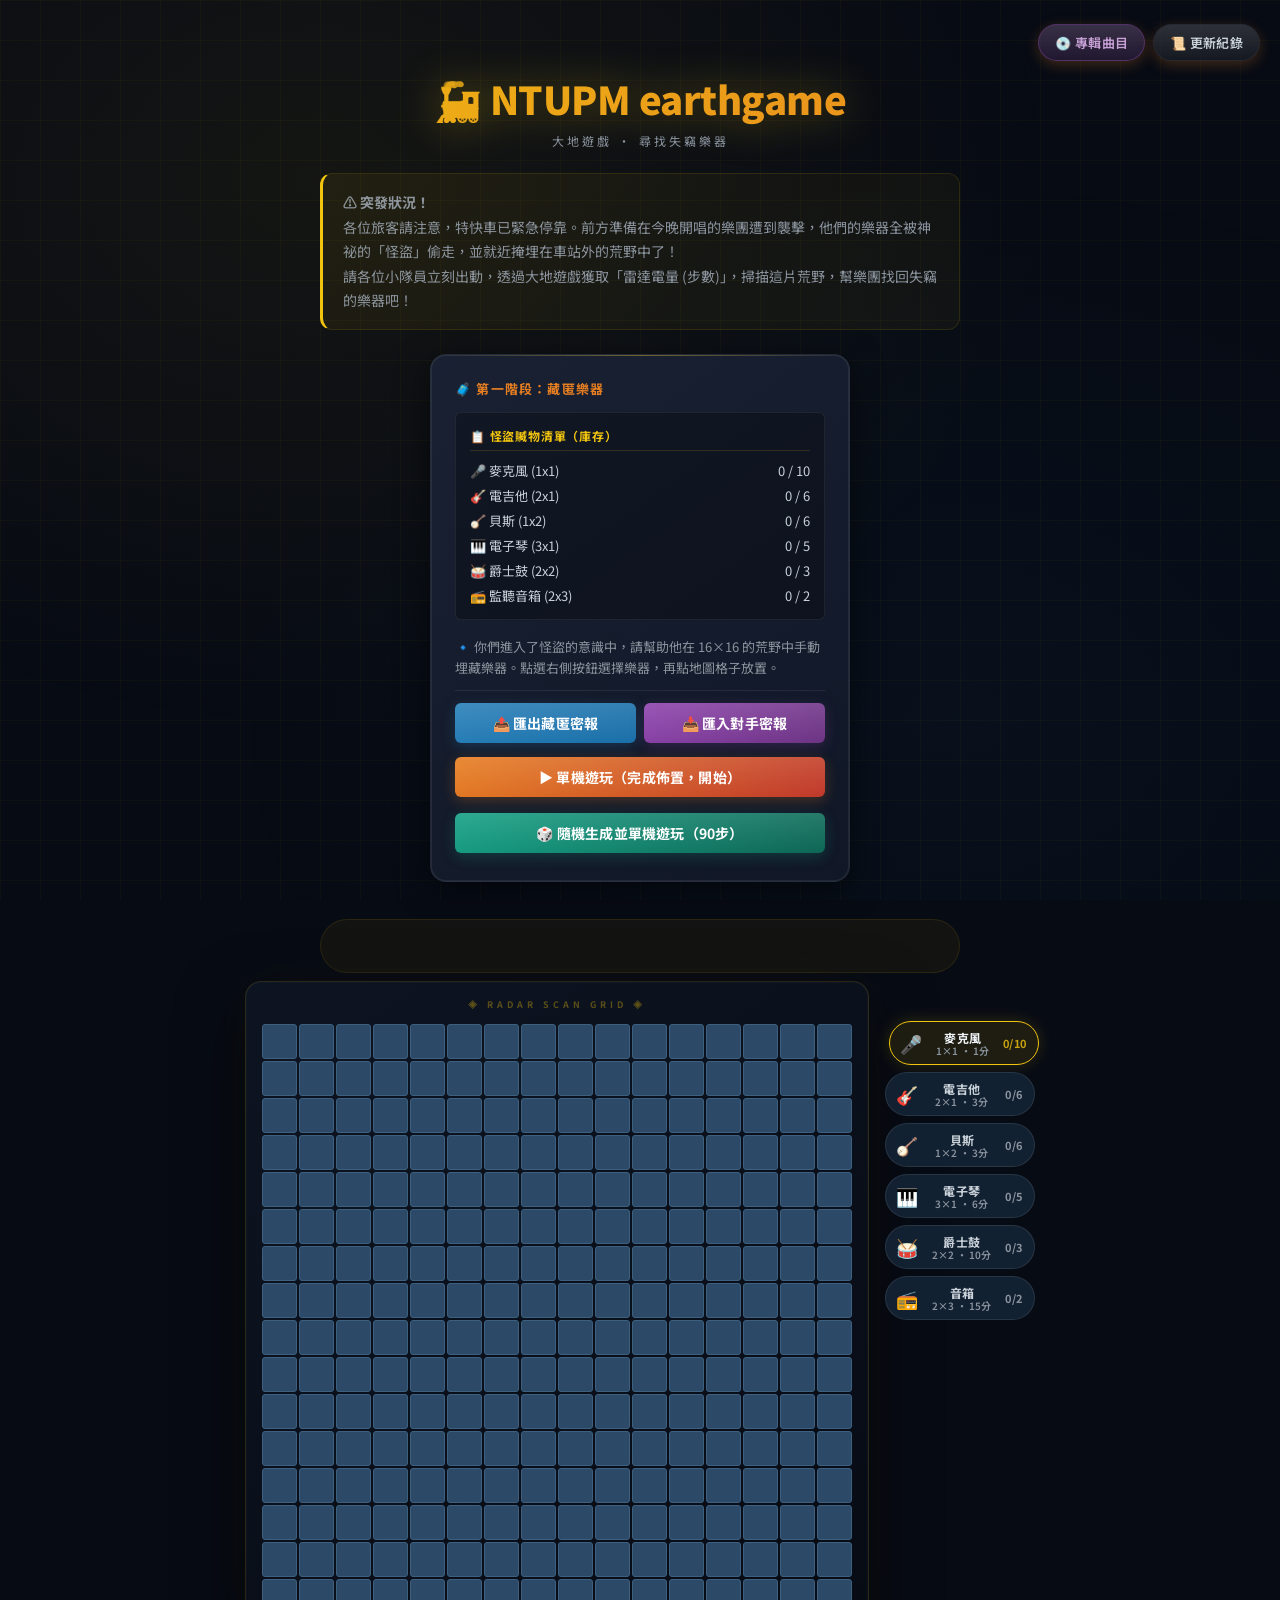
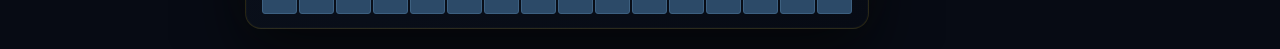
==== commit 2a2a1728: "v1.3.0a" ====
--- a/index.html
+++ b/index.html
@@ -56,16 +56,7 @@
 
             <div id="inventory-list" class="info-list"></div>
 
-            <select id="treasure-type">
-                <option value="1,1,🎤">🎤 麥克風 (1×1) — 1分</option>
-                <option value="2,1,🎸">🎸 電吉他 (2×1 橫) — 3分</option>
-                <option value="1,2,🪕">🪕 貝斯 (1×2 直) — 3分</option>
-                <option value="3,1,🎹">🎹 電子琴 (3×1 橫) — 6分</option>
-                <option value="2,2,🥁">🥁 爵士鼓 (2×2 方塊) — 10分</option>
-                <option value="2,3,📻">📻 監聽音箱 (2×3) — 15分</option>
-            </select>
-
-            <p class="setup-hint">🔹 你們進入了怪盜的意識中，請幫助他在 16×16 的荒野中手動埋藏樂器。</p>
+            <p class="setup-hint">🔹 你們進入了怪盜的意識中，請幫助他在 16×16 的荒野中手動埋藏樂器。點選右側按鈕選擇樂器，再點地圖格子放置。</p>
 
             <hr>
 
@@ -126,9 +117,13 @@
     <!-- Message -->
     <div id="message"></div>
 
-    <!-- Game Board -->
-    <div id="board-container">
-        <div id="board" onmouseleave="clearPreview()"></div>
+    <!-- Game Board + Instrument Selection Side Panel -->
+    <div id="board-area">
+        <div id="board-container">
+            <div id="board" onmouseleave="clearPreview()"></div>
+        </div>
+        <!-- Built by buildInstrumentPanel() — visible only in setup phase -->
+        <div id="instrument-panel"></div>
     </div>
 
     <!-- Flag / Dig Mode Toggle -->
--- a/css/style.css
+++ b/css/style.css
@@ -752,6 +752,142 @@
 ::-webkit-scrollbar-thumb:hover { background: rgba(255,255,255,0.18); }
 
 /* ===== Responsive ===== */
+/* ===== Board Area & Instrument Panel ===== */
+
+#board-area {
+    display: inline-flex;
+    align-items: flex-start;
+    gap: 16px;
+}
+
+#instrument-panel {
+    /* display controlled by JS (flex when visible) */
+    flex-direction: column;
+    gap: 7px;
+    /* push down to align roughly with the start of the board grid
+       (board-container top-padding 16px + ::before label ~24px) */
+    padding-top: 40px;
+}
+
+/* ===== Instrument Selection Buttons ===== */
+
+.instrument-btn {
+    /* Pill / horizontal oval shape */
+    width: 150px;
+    height: 44px;
+    border-radius: 100px;
+    /* Override default button styles */
+    margin: 0;
+    box-shadow: none;
+    background: rgba(20, 36, 54, 0.9);
+    border: 1.5px solid rgba(255, 255, 255, 0.09);
+    color: var(--text-normal);
+    cursor: pointer;
+    /* Inner layout */
+    display: flex;
+    align-items: center;
+    gap: 8px;
+    padding: 0 12px 0 10px;
+    font-family: inherit;
+    font-weight: 600;
+    white-space: nowrap;
+    overflow: hidden;
+    flex-shrink: 0;
+    transition: background 0.15s, border-color 0.15s, box-shadow 0.15s, transform 0.12s, opacity 0.2s;
+}
+
+/* Remove inherited highlight overlay */
+.instrument-btn::after { display: none; }
+
+/* Hover: slide right slightly, brighten */
+.instrument-btn:hover:not(.maxed) {
+    background: rgba(36, 60, 88, 0.95);
+    border-color: rgba(255, 255, 255, 0.22);
+    transform: translateX(4px);
+    box-shadow: -3px 0 12px rgba(0, 0, 0, 0.35);
+}
+
+/* Active / currently selected */
+.instrument-btn.selected {
+    border-color: var(--gold);
+    background: rgba(241, 196, 15, 0.1);
+    box-shadow: 0 0 16px rgba(241, 196, 15, 0.18);
+    color: var(--text-bright);
+    transform: translateX(4px);
+}
+
+.instrument-btn.selected:hover:not(.maxed) {
+    background: rgba(241, 196, 15, 0.15);
+    box-shadow: 0 0 20px rgba(241, 196, 15, 0.25);
+}
+
+/* Maxed out: dim, no interaction */
+.instrument-btn.maxed {
+    opacity: 0.28;
+    pointer-events: none;
+}
+
+/* ---- Inner elements ---- */
+
+.inst-icon {
+    font-size: 18px;
+    line-height: 1;
+    flex-shrink: 0;
+}
+
+.inst-info {
+    display: flex;
+    flex-direction: column;
+    flex: 1;
+    min-width: 0;
+    line-height: 1.25;
+    overflow: hidden;
+}
+
+.inst-name {
+    font-size: 12px;
+    font-weight: 700;
+    white-space: nowrap;
+    overflow: hidden;
+    text-overflow: ellipsis;
+}
+
+.inst-detail {
+    font-size: 10px;
+    color: var(--text-dim);
+}
+
+.inst-count {
+    font-size: 11px;
+    font-weight: 700;
+    color: var(--text-dim);
+    flex-shrink: 0;
+}
+
+.instrument-btn.selected .inst-count { color: rgba(241, 196, 15, 0.8); }
+
+/* ===== Responsive ===== */
+
+/* Tablet and below: stack instrument panel under the board */
+@media (max-width: 820px) {
+    #board-area {
+        flex-direction: column;
+        align-items: center;
+    }
+    #instrument-panel {
+        padding-top: 0;
+        flex-direction: row;
+        flex-wrap: wrap;
+        justify-content: center;
+        gap: 6px;
+        max-width: 560px;
+    }
+    .instrument-btn {
+        width: 140px;
+        height: 40px;
+    }
+}
+
 @media (max-width: 600px) {
     h1 { font-size: 1.8rem; margin-top: 72px; }
     body { padding: 12px; }
@@ -764,4 +900,6 @@
     }
     .cell { width: 27px; height: 27px; font-size: 10px; }
     .gm-btn-group .gm-btn { flex: 1 1 calc(50% - 4px); font-size: 11px; }
-}
+    .instrument-btn { width: 130px; height: 38px; font-size: 12px; }
+    .inst-icon { font-size: 16px; }
+}
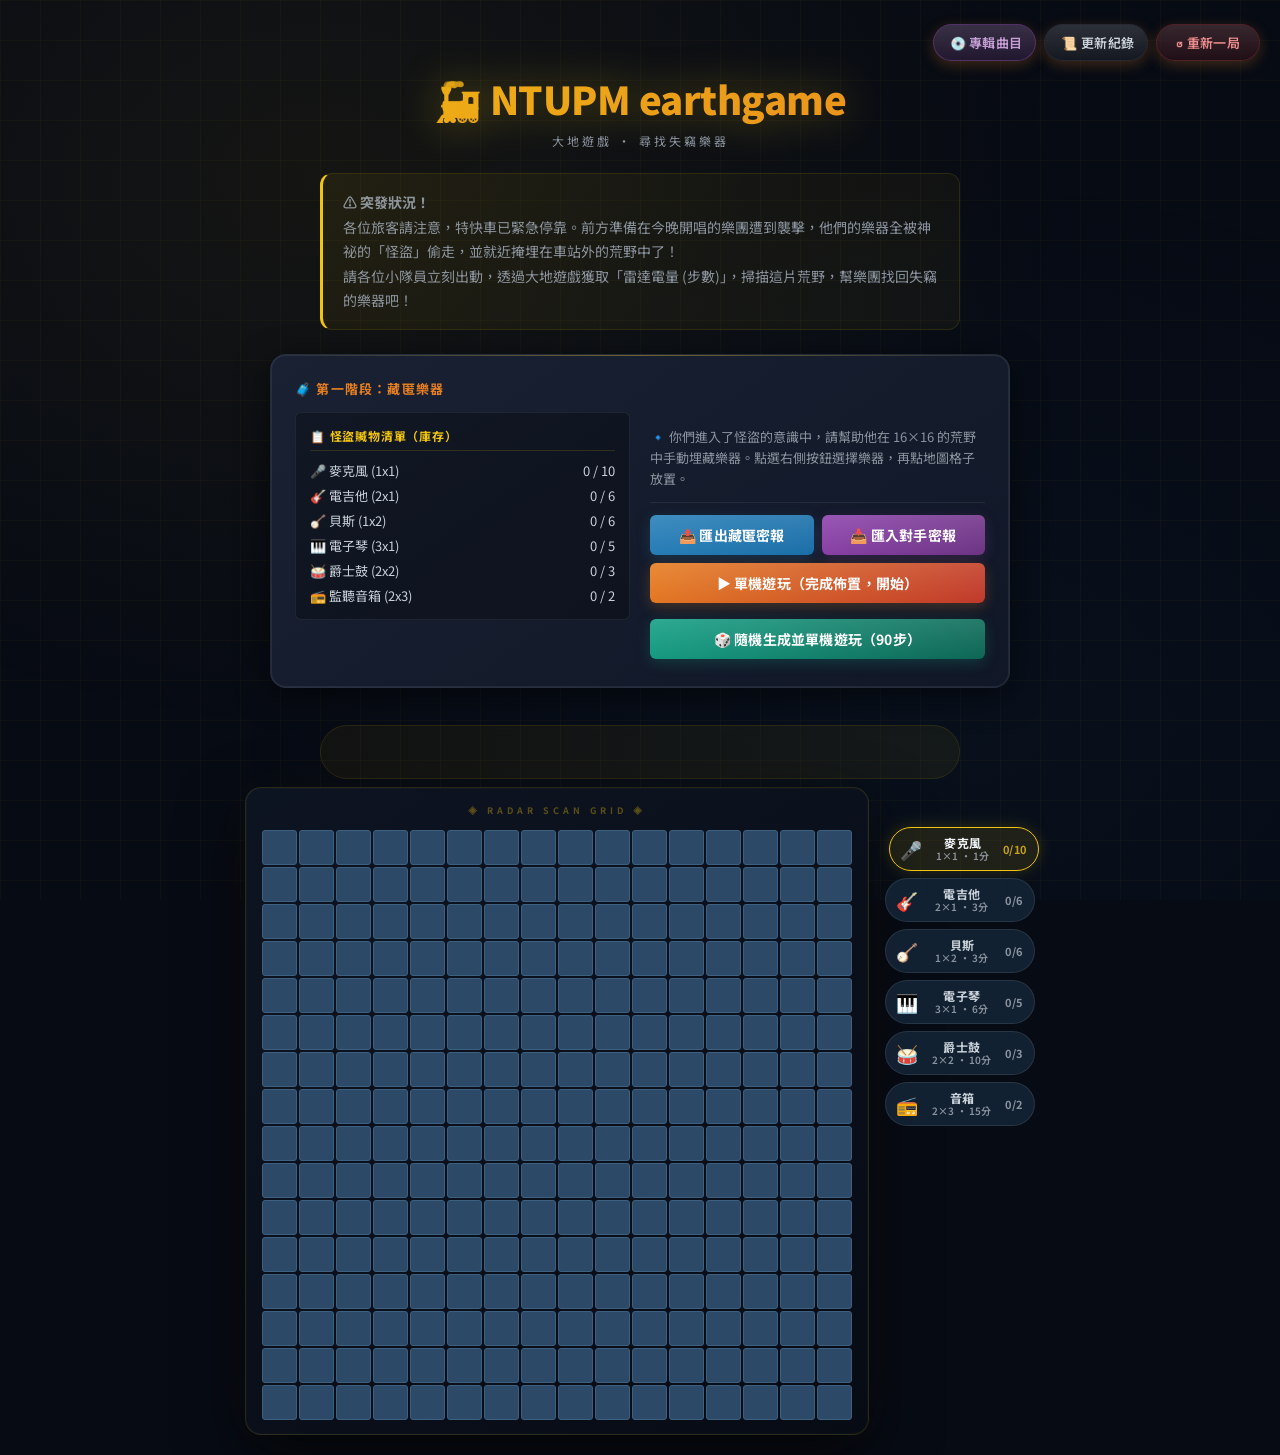
==== commit 93dcdf07: "v1.3.0b" ====
--- a/index.html
+++ b/index.html
@@ -15,6 +15,7 @@
     <div class="top-right-nav">
         <button id="egg-log-btn" class="nav-btn" onclick="openEggLog()">💿 專輯曲目</button>
         <button id="update-log-btn" class="nav-btn" onclick="openLog()">📜 更新紀錄</button>
+        <button class="nav-btn btn-nav-restart" onclick="restartGame()">↺ 重新一局</button>
     </div>
 
     <!-- Update Log Modal -->
@@ -53,63 +54,66 @@
         <!-- Phase 1: Setup -->
         <div id="setup-panel">
             <h3>🧳 第一階段：藏匿樂器</h3>
-
-            <div id="inventory-list" class="info-list"></div>
-
-            <p class="setup-hint">🔹 你們進入了怪盜的意識中，請幫助他在 16×16 的荒野中手動埋藏樂器。點選右側按鈕選擇樂器，再點地圖格子放置。</p>
-
-            <hr>
-
-            <div class="btn-group">
-                <button class="btn-export" onclick="exportCode()">📤 匯出藏匿密報</button>
-                <button class="btn-import" onclick="importCode()">📥 匯入對手密報</button>
+            <div class="panel-columns">
+                <div class="panel-col">
+                    <div id="inventory-list" class="info-list"></div>
+                </div>
+                <div class="panel-col">
+                    <p class="setup-hint">🔹 你們進入了怪盜的意識中，請幫助他在 16×16 的荒野中手動埋藏樂器。點選右側按鈕選擇樂器，再點地圖格子放置。</p>
+                    <hr>
+                    <div class="btn-group">
+                        <button class="btn-export" onclick="exportCode()">📤 匯出藏匿密報</button>
+                        <button class="btn-import" onclick="importCode()">📥 匯入對手密報</button>
+                    </div>
+                    <button onclick="startGame()">▶ 單機遊玩（完成佈置，開始）</button>
+                    <button class="btn-random" onclick="randomStartGame()">🎲 隨機生成並單機遊玩（90步）</button>
+                </div>
             </div>
-
-            <button onclick="startGame()" style="margin-top:10px;">▶ 單機遊玩（完成佈置，開始）</button>
-            <button class="btn-random" onclick="randomStartGame()">🎲 隨機生成並單機遊玩（90步）</button>
         </div>
 
         <!-- Phase 2: Play -->
         <div id="play-panel" style="display:none;">
             <h3>📡 第二階段：雷達搜索</h3>
+            <div class="panel-columns">
+                <div class="panel-col">
+                    <div id="play-reference" class="info-list"></div>
+                    <div class="stats">
+                        <div class="stat-item">
+                            <span>⭐ 總分</span>
+                            <span id="score-display">0</span>
+                        </div>
+                        <div class="stat-item">
+                            <span>⚡ 雷達電量</span>
+                            <span id="moves-display">0</span>
+                        </div>
+                    </div>
+                </div>
+                <div class="panel-col">
+                    <!-- GM Panel -->
+                    <div class="gm-panel">
+                        <div class="gm-panel-title">🎮 隨隊關主專用：為小隊充電</div>
 
-            <div id="play-reference" class="info-list"></div>
+                        <div id="gm-stats-panel" class="gm-stats">
+                            📊 操作紀錄：勝利
+                            <span id="stat-win" style="color:#2ecc71;font-weight:bold;">0</span> 次 |
+                            失敗 <span id="stat-lose" style="color:#e67e22;font-weight:bold;">0</span> 次 |
+                            解鎖彩蛋 <span id="stat-secret" style="color:#9b59b6;font-weight:bold;">0</span> 次<br>
+                            本局總發放電量(含扣除)：<span id="stat-total" style="color:#f1c40f;font-weight:bold;font-size:15px;">0</span> 步
+                        </div>
 
-            <div class="stats">
-                <div class="stat-item">
-                    <span>⭐ 總分</span>
-                    <span id="score-display">0</span>
-                </div>
-                <div class="stat-item">
-                    <span>⚡ 雷達電量（步數）</span>
-                    <span id="moves-display">0</span>
+                        <div class="gm-btn-group">
+                            <button class="gm-btn btn-win"    onclick="addMoves(15, 'win')">🏆 勝利 +15步</button>
+                            <button class="gm-btn btn-lose"   onclick="addMoves(10, 'lose')">💪 失敗 +10步</button>
+                            <button class="gm-btn btn-secret" onclick="promptEasterEgg()">🕵️ 破解曲目</button>
+                            <button class="gm-btn btn-undo"   onclick="addMoves(-5, 'undo')">⏪ 扣除 -5步</button>
+                        </div>
+
+                        <hr>
+                        <button class="gm-btn btn-settle" onclick="manualSettle()">🛑 結束探索並公開剩餘位置</button>
+                    </div>
+
                 </div>
             </div>
-
-            <!-- GM Panel -->
-            <div class="gm-panel">
-                <div class="gm-panel-title">🎮 隨隊關主專用：為小隊充電</div>
-
-                <div id="gm-stats-panel" class="gm-stats">
-                    📊 操作紀錄：勝利
-                    <span id="stat-win" style="color:#2ecc71;font-weight:bold;">0</span> 次 |
-                    失敗 <span id="stat-lose" style="color:#e67e22;font-weight:bold;">0</span> 次 |
-                    解鎖彩蛋 <span id="stat-secret" style="color:#9b59b6;font-weight:bold;">0</span> 次<br>
-                    本局總發放電量(含扣除)：<span id="stat-total" style="color:#f1c40f;font-weight:bold;font-size:15px;">0</span> 步
-                </div>
-
-                <div class="gm-btn-group">
-                    <button class="gm-btn btn-win"    onclick="addMoves(15, 'win')">🏆 勝利 +15步</button>
-                    <button class="gm-btn btn-lose"   onclick="addMoves(10, 'lose')">💪 失敗 +10步</button>
-                    <button class="gm-btn btn-secret" onclick="promptEasterEgg()">🕵️ 破解曲目</button>
-                    <button class="gm-btn btn-undo"   onclick="addMoves(-5, 'undo')">⏪ 扣除 -5步</button>
-                </div>
-
-                <hr>
-                <button class="gm-btn btn-settle" onclick="manualSettle()">🛑 結束探索並公開剩餘位置</button>
-            </div>
-
-            <button class="btn-restart" onclick="restartGame()">↺ 重新一局（清除存檔）</button>
         </div>
 
     </div>
--- a/css/style.css
+++ b/css/style.css
@@ -105,6 +105,17 @@
     border-color: rgba(255,255,255,0.2);
     transform: translateY(-1px);
     color: var(--text-bright);
+}
+
+.btn-nav-restart {
+    background: rgba(180,40,40,0.15);
+    border-color: rgba(220,80,80,0.25);
+    color: #e88;
+}
+.btn-nav-restart:hover {
+    background: rgba(180,40,40,0.28);
+    border-color: rgba(220,80,80,0.5);
+    color: #faa;
 }
 
 #egg-log-btn {
@@ -268,8 +279,8 @@
     box-shadow: var(--shadow-panel), 0 0 0 1px var(--border-subtle) inset;
     display: inline-block;
     border: 1px solid var(--border-subtle);
-    min-width: 340px;
-    max-width: 420px;
+    min-width: 580px;
+    max-width: 740px;
     width: 90%;
     backdrop-filter: blur(12px);
     position: relative;
@@ -427,7 +438,8 @@
     background: transparent;
     border: 1px solid rgba(231,76,60,0.35);
     color: var(--red);
-    width: auto;
+    width: 100%;
+    margin-top: 8px;
     padding: 7px 20px;
     box-shadow: none;
     font-weight: 600;
@@ -467,22 +479,34 @@
 
 /* ===== Stats ===== */
 .stats {
-    margin-bottom: 16px;
-    display: flex;
-    flex-direction: column;
+    margin-bottom: 12px;
+    display: flex;
+    flex-direction: row;
     gap: 8px;
 }
 
 .stat-item {
+    flex: 1;
     background: rgba(0,0,0,0.32);
-    padding: 10px 16px;
+    padding: 8px 10px;
     border-radius: var(--radius-sm);
     border: 1px solid var(--border-subtle);
-    font-size: 14px;
+    font-size: 12px;
     font-weight: 600;
     display: flex;
-    justify-content: space-between;
+    flex-direction: column;
     align-items: center;
+    justify-content: center;
+    gap: 3px;
+    text-align: center;
+}
+
+/* Stat label (first span) */
+.stat-item > span:first-child {
+    font-size: 11px;
+    color: var(--text-dim);
+    letter-spacing: 0.3px;
+    font-weight: 600;
 }
 
 #score-display {
@@ -527,6 +551,18 @@
     font-size: 12px;
     line-height: 1.9;
     border: 1px solid var(--border-subtle);
+}
+
+/* ===== Two-column layout inside panels ===== */
+.panel-columns {
+    display: flex;
+    gap: 20px;
+    align-items: flex-start;
+}
+
+.panel-col {
+    flex: 1;
+    min-width: 0;
 }
 
 /* ===== Setup Panel Hint ===== */
@@ -888,10 +924,27 @@
     }
 }
 
+@media (max-width: 640px) {
+    /* Stack panel columns vertically on narrow screens */
+    .panel-columns { flex-direction: column; gap: 12px; }
+    #controls { min-width: 0; }
+
+    /* Revert stats to vertical on mobile */
+    .stats { flex-direction: column; }
+    .stat-item {
+        flex-direction: row;
+        justify-content: space-between;
+        align-items: center;
+        text-align: left;
+        gap: 0;
+    }
+    .stat-item > span:first-child { font-size: 13px; color: var(--text-normal); }
+}
+
 @media (max-width: 600px) {
     h1 { font-size: 1.8rem; margin-top: 72px; }
     body { padding: 12px; }
-    #controls { min-width: 0; padding: 16px; }
+    #controls { padding: 16px; }
     .top-right-nav { top: 10px; right: 10px; gap: 5px; }
     .nav-btn { padding: 6px 10px; font-size: 11px; }
     #board {
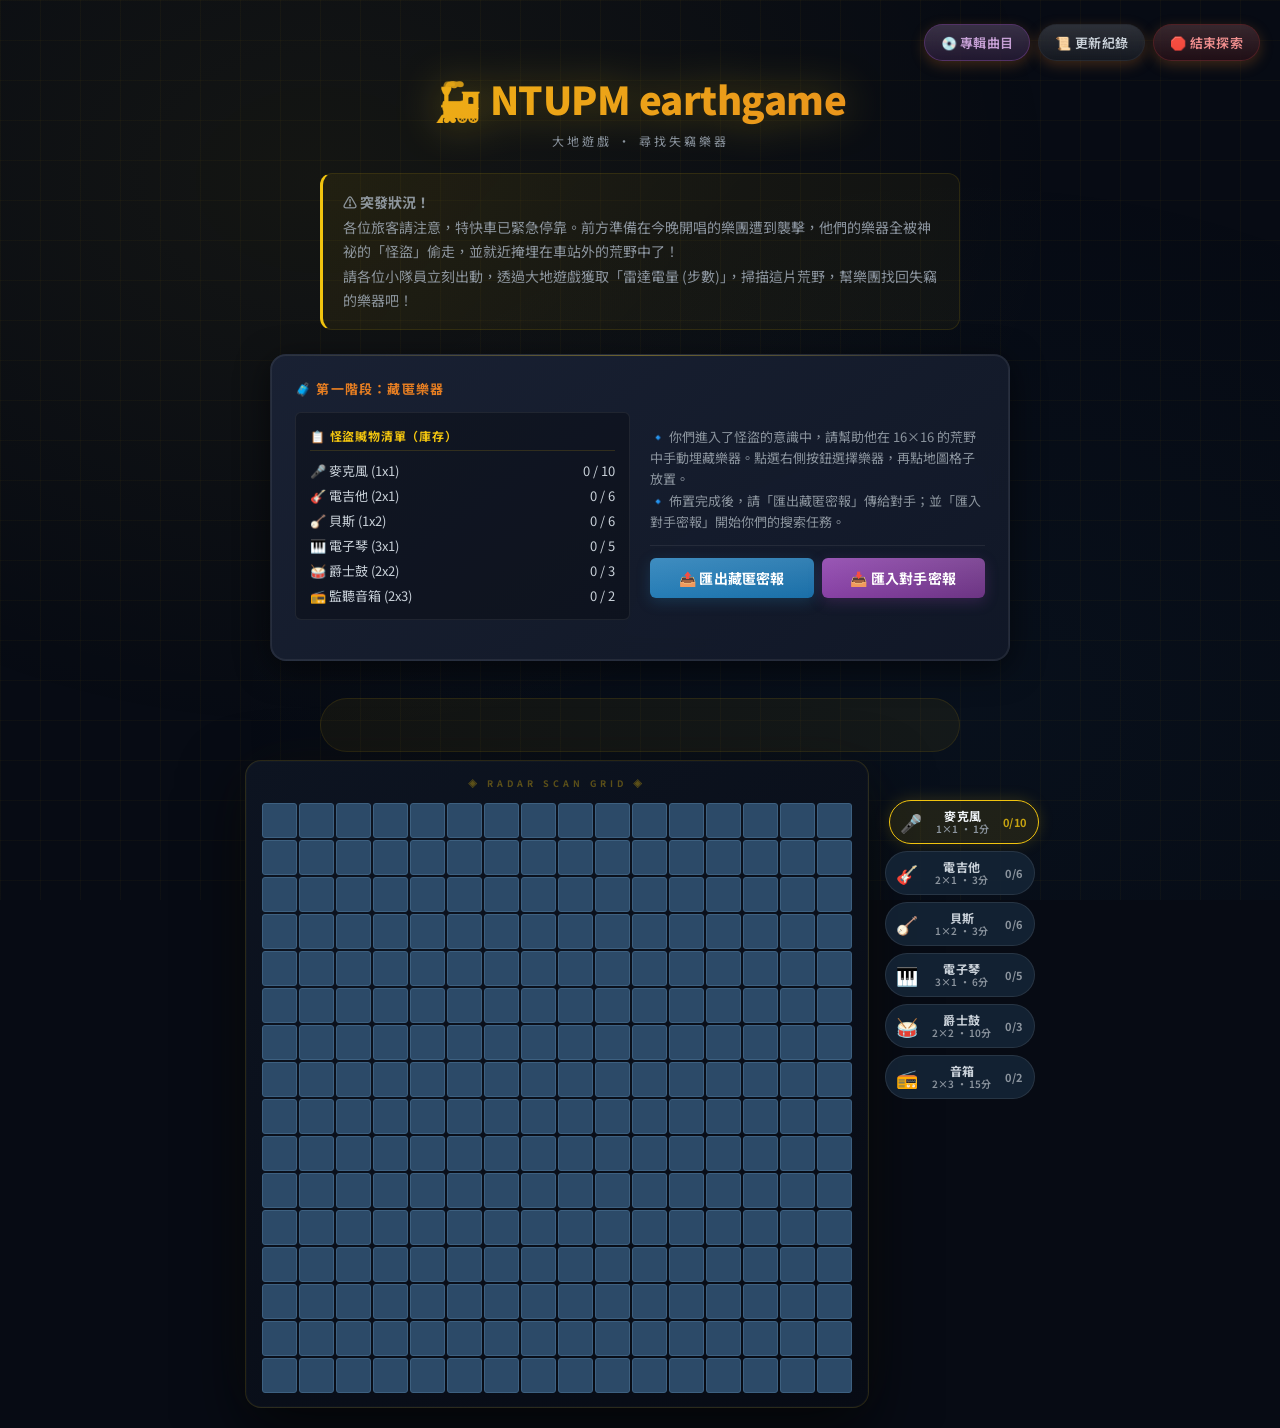
==== commit 31784f5b: "v1.3.1 - Nav bar: replace 「重新一局」(restartGame) with 「結束探索」(manualSettle);   add a phase guard so it n" ====
--- a/index.html
+++ b/index.html
@@ -15,7 +15,7 @@
     <div class="top-right-nav">
         <button id="egg-log-btn" class="nav-btn" onclick="openEggLog()">💿 專輯曲目</button>
         <button id="update-log-btn" class="nav-btn" onclick="openLog()">📜 更新紀錄</button>
-        <button class="nav-btn btn-nav-restart" onclick="restartGame()">↺ 重新一局</button>
+        <button class="nav-btn btn-nav-restart" onclick="manualSettle()">🛑 結束探索</button>
     </div>
 
     <!-- Update Log Modal -->
@@ -59,14 +59,12 @@
                     <div id="inventory-list" class="info-list"></div>
                 </div>
                 <div class="panel-col">
-                    <p class="setup-hint">🔹 你們進入了怪盜的意識中，請幫助他在 16×16 的荒野中手動埋藏樂器。點選右側按鈕選擇樂器，再點地圖格子放置。</p>
+                    <p class="setup-hint">🔹 你們進入了怪盜的意識中，請幫助他在 16×16 的荒野中手動埋藏樂器。點選右側按鈕選擇樂器，再點地圖格子放置。<br>🔹 佈置完成後，請「匯出藏匿密報」傳給對手；並「匯入對手密報」開始你們的搜索任務。</p>
                     <hr>
                     <div class="btn-group">
                         <button class="btn-export" onclick="exportCode()">📤 匯出藏匿密報</button>
                         <button class="btn-import" onclick="importCode()">📥 匯入對手密報</button>
                     </div>
-                    <button onclick="startGame()">▶ 單機遊玩（完成佈置，開始）</button>
-                    <button class="btn-random" onclick="randomStartGame()">🎲 隨機生成並單機遊玩（90步）</button>
                 </div>
             </div>
         </div>
@@ -107,9 +105,6 @@
                             <button class="gm-btn btn-secret" onclick="promptEasterEgg()">🕵️ 破解曲目</button>
                             <button class="gm-btn btn-undo"   onclick="addMoves(-5, 'undo')">⏪ 扣除 -5步</button>
                         </div>
-
-                        <hr>
-                        <button class="gm-btn btn-settle" onclick="manualSettle()">🛑 結束探索並公開剩餘位置</button>
                     </div>
 
                 </div>
--- a/css/style.css
+++ b/css/style.css
@@ -396,13 +396,6 @@
 .btn-import { background: linear-gradient(135deg, #8e44ad, #6c3483); box-shadow: 0 4px 14px rgba(142,68,173,0.25); }
 .btn-import:hover { box-shadow: 0 6px 20px rgba(155,89,182,0.45); }
 
-.btn-random {
-    background: linear-gradient(135deg, #16a085, #0e6655);
-    box-shadow: 0 4px 14px rgba(22,160,133,0.25);
-    margin-top: 12px;
-}
-.btn-random:hover { box-shadow: 0 6px 20px rgba(26,188,156,0.45); }
-
 /* GM Buttons */
 .gm-btn {
     width: auto;
@@ -425,14 +418,6 @@
 
 .btn-undo { background: linear-gradient(135deg, #c0392b, #922b21); }
 .btn-undo:hover { box-shadow: 0 4px 14px rgba(192,57,43,0.4); }
-
-.btn-settle {
-    background: linear-gradient(135deg, #374151, #1f2937);
-    box-shadow: none;
-    width: 100%;
-    margin: 4px 0 0 0;
-}
-.btn-settle:hover { box-shadow: 0 4px 14px rgba(0,0,0,0.4); }
 
 .btn-restart {
     background: transparent;
@@ -929,16 +914,6 @@
     .panel-columns { flex-direction: column; gap: 12px; }
     #controls { min-width: 0; }
 
-    /* Revert stats to vertical on mobile */
-    .stats { flex-direction: column; }
-    .stat-item {
-        flex-direction: row;
-        justify-content: space-between;
-        align-items: center;
-        text-align: left;
-        gap: 0;
-    }
-    .stat-item > span:first-child { font-size: 13px; color: var(--text-normal); }
 }
 
 @media (max-width: 600px) {
